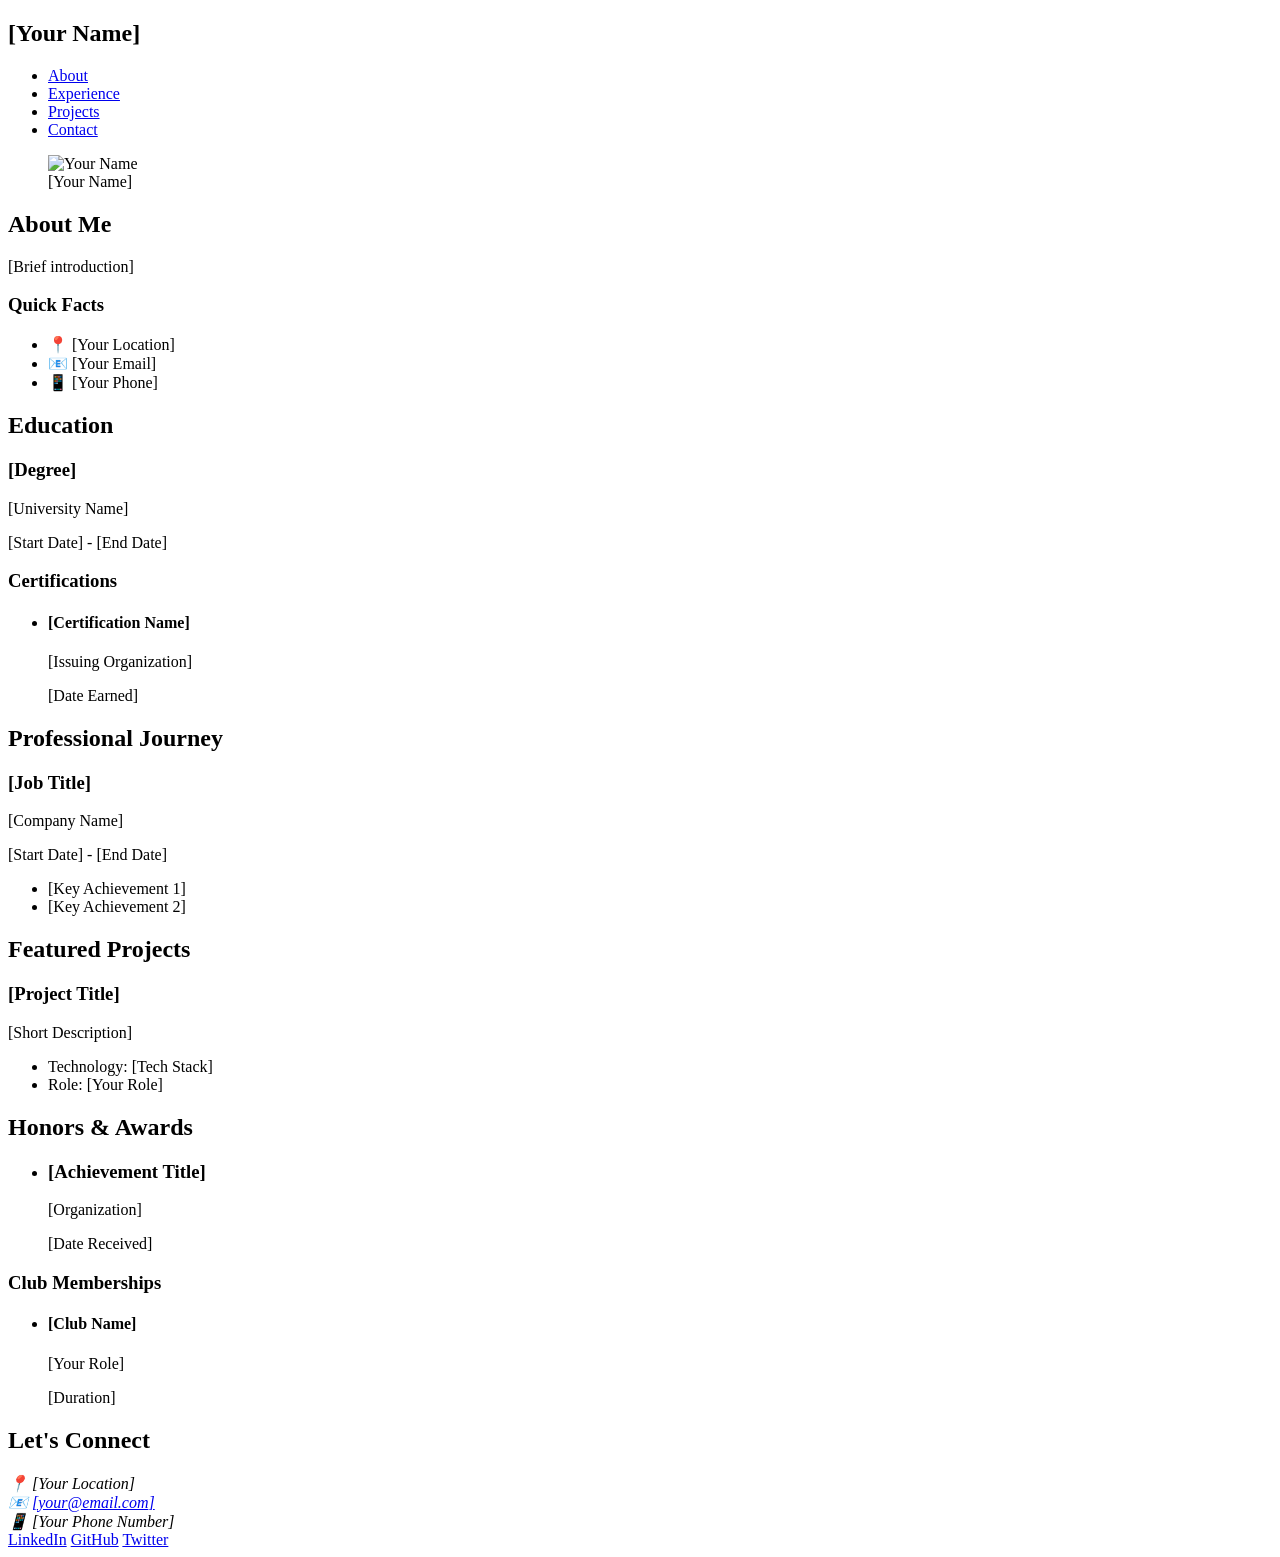
==== index.html @ c5498364 "html file" ====
<!DOCTYPE html>
<html lang="en">
<head>
    <meta charset="UTF-8">
    <meta name="viewport" content="width=device-width, initial-scale=1.0">
    <title>[Your Name] | Portfolio</title>
</head>
<body>
    <header>
        <nav>
            <h1>[Your Name]</h1>
            <ul>
                <li><a href="#who-i-am">About</a></li>
                <li><a href="#experience">Experience</a></li>
                <li><a href="#projects">Projects</a></li>
                <li><a href="#contact">Contact</a></li>
            </ul>
        </nav>
    </header>

    <main>
        <section id="who-i-am">
            <article>
                <figure>
                    <!-- Add your image source later -->
                    <img src="[profile-image.jpg]" alt="Your Name">
                    <figcaption>[Your Name]</figcaption>
                </figure>
                <h2>About Me</h2>
                <p>[Brief introduction]</p>
                <aside>
                    <h3>Quick Facts</h3>
                    <ul>
                        <li>📍 [Your Location]</li>
                        <li>📧 [Your Email]</li>
                        <li>📱 [Your Phone]</li>
                    </ul>
                </aside>
            </article>
        </section>

        <section id="education-certifications">
            <article>
                <h2>Education</h2>
                <div class="timeline">
                    <div class="timeline-item">
                        <h3>[Degree]</h3>
                        <p>[University Name]</p>
                        <time>[Start Date] - [End Date]</time>
                    </div>
                    <!-- Add more timeline items -->
                </div>
            </article>

            <aside>
                <h3>Certifications</h3>
                <ul>
                    <li>
                        <h4>[Certification Name]</h4>
                        <p>[Issuing Organization]</p>
                        <time>[Date Earned]</time>
                    </li>
                    <!-- Add more certifications -->
                </ul>
            </aside>
        </section>

        <section id="experience">
            <h2>Professional Journey</h2>
            <article>
                <h3>[Job Title]</h3>
                <p>[Company Name]</p>
                <time>[Start Date] - [End Date]</time>
                <ul>
                    <li>[Key Achievement 1]</li>
                    <li>[Key Achievement 2]</li>
                </ul>
            </article>
            <!-- Add more experience articles -->
        </section>

        <section id="projects">
            <h2>Featured Projects</h2>
            <div class="project-grid">
                <article>
                    <h3>[Project Title]</h3>
                    <p>[Short Description]</p>
                    <ul>
                        <li>Technology: [Tech Stack]</li>
                        <li>Role: [Your Role]</li>
                    </ul>
                </article>
                <!-- Add more project articles -->
            </div>
        </section>

        <section id="achievements-clubs">
            <article>
                <h2>Honors & Awards</h2>
                <ul>
                    <li>
                        <h3>[Achievement Title]</h3>
                        <p>[Organization]</p>
                        <time>[Date Received]</time>
                    </li>
                    <!-- Add more achievements -->
                </ul>
            </article>

            <aside>
                <h3>Club Memberships</h3>
                <ul>
                    <li>
                        <h4>[Club Name]</h4>
                        <p>[Your Role]</p>
                        <time>[Duration]</time>
                    </li>
                    <!-- Add more clubs -->
                </ul>
            </aside>
        </section>
    </main>

    <footer id="contact">
        <h2>Let's Connect</h2>
        <address>
            📍 [Your Location]<br>
            📧 <a href="mailto:[your@email.com]">[your@email.com]</a><br>
            📱 [Your Phone Number]
        </address>

        <div class="social-links">
            <!-- Add your social media links later -->
            <a href="[LinkedIn URL]">LinkedIn</a>
            <a href="[GitHub URL]">GitHub</a>
            <a href="[Twitter URL]">Twitter</a>
        </div>
    </footer>
</body>
</html>
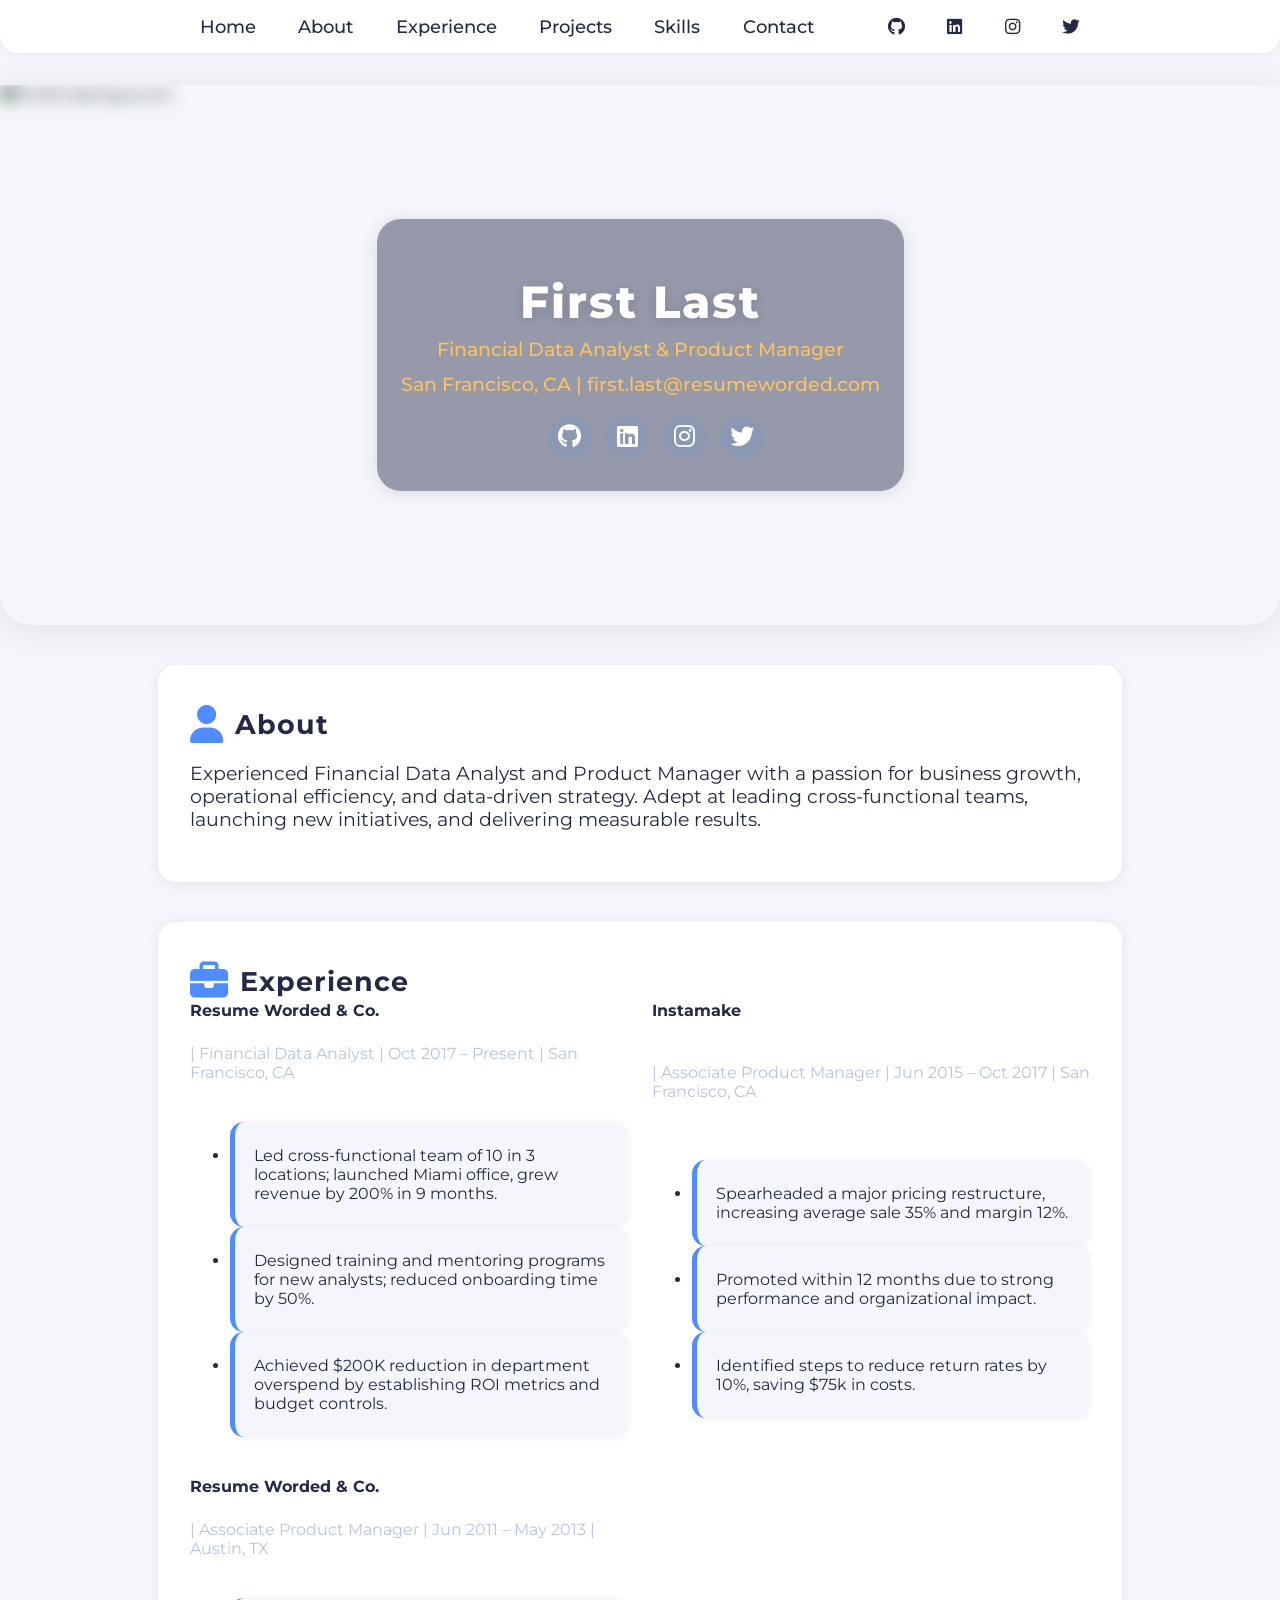
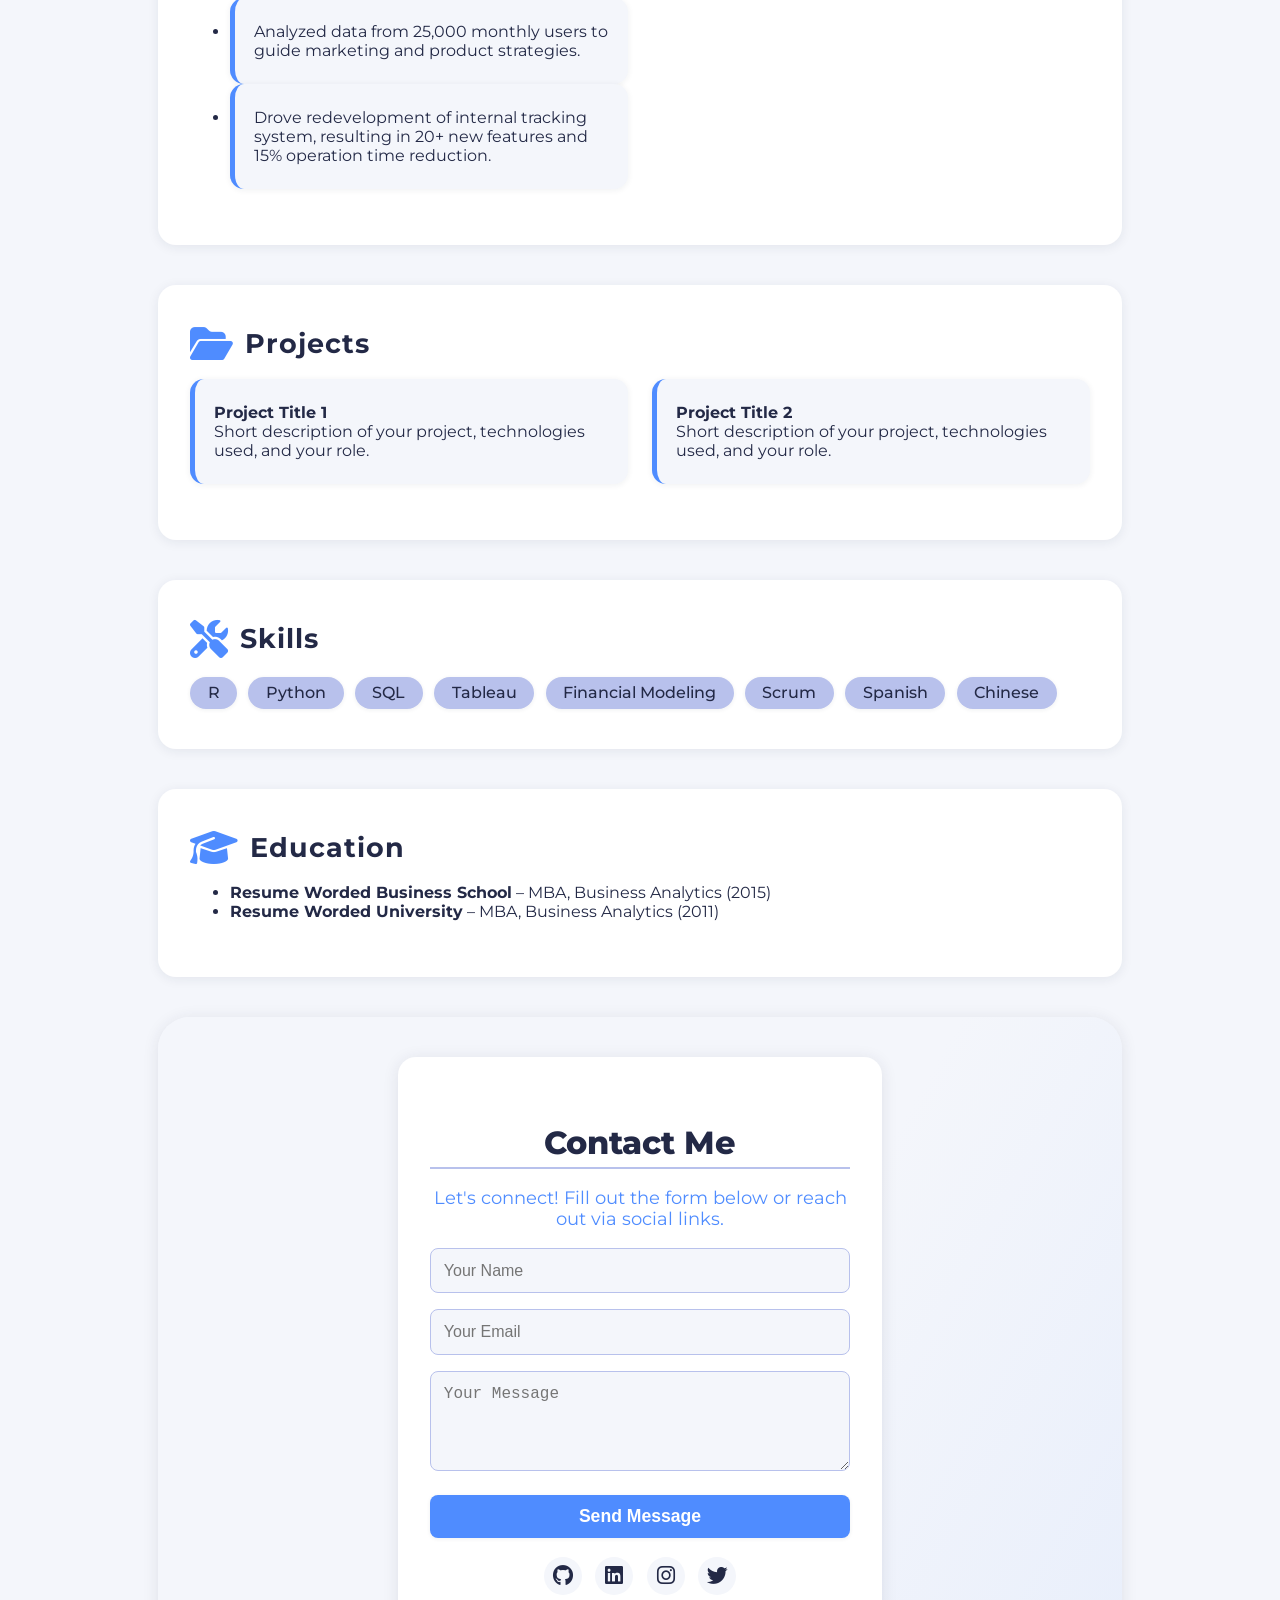
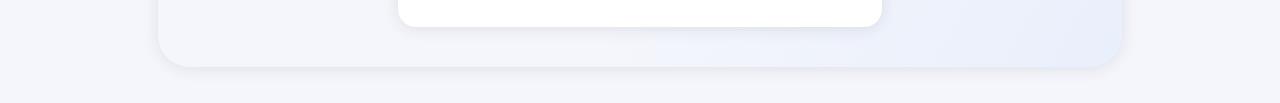
==== commit b872257b: "Initial commit" ====
--- a/index.html
+++ b/index.html
@@ -3,138 +3,297 @@
 <head>
     <meta charset="UTF-8">
     <meta name="viewport" content="width=device-width, initial-scale=1.0">
-    <title>[Your Name] | Portfolio</title>
+    <title>First Last | Professional Portfolio</title>
+    <link rel="stylesheet" href="css/style.css">
+    <link rel="preconnect" href="https://fonts.googleapis.com">
+    <link rel="preconnect" href="https://fonts.gstatic.com" crossorigin>
+    <link href="https://fonts.googleapis.com/css2?family=Montserrat:wght@400;700&display=swap" rel="stylesheet">
+    <link rel="stylesheet" href="https://cdnjs.cloudflare.com/ajax/libs/font-awesome/6.4.2/css/all.min.css">
+    <style>
+        html { scroll-behavior: smooth; }
+        body { font-family: 'Montserrat', Arial, sans-serif; }
+        .section-title { display: flex; align-items: center; gap: 0.7rem; font-size: 1.7rem; font-weight: 700; letter-spacing: 1px; }
+        .section-title i { color: var(--primary); font-size: 1.4em; }
+        .about-text { font-size: 1.18rem; color: var(--secondary); margin: 1.2rem 0 0.7rem 0; }
+        /* HERO BACKGROUND */
+        .hero-bg {
+            position: relative;
+            min-height: 60vh;
+            display: flex;
+            align-items: center;
+            justify-content: center;
+            overflow: hidden;
+            border-radius: 0 0 32px 32px;
+            margin-bottom: 2.5rem;
+            box-shadow: 0 4px 32px rgba(35,41,70,0.10);
+        }
+        .hero-bg img.bg {
+            position: absolute;
+            top: 0; left: 0; width: 100%; height: 100%; object-fit: cover;
+            filter: blur(8px) brightness(0.7) saturate(1.2);
+            z-index: 1;
+        }
+        .hero-content {
+            position: relative;
+            z-index: 2;
+            text-align: center;
+            color: #fff;
+            padding: 3rem 1.5rem 2rem 1.5rem;
+            background: rgba(35,41,70,0.45);
+            border-radius: 24px;
+            box-shadow: 0 2px 16px rgba(35,41,70,0.13);
+            max-width: 540px;
+            margin: 2rem auto;
+        }
+        .hero-content .name {
+            font-size: 2.8rem;
+            font-weight: 800;
+            letter-spacing: 2px;
+            margin-bottom: 0.5rem;
+            text-shadow: 0 2px 12px rgba(35,41,70,0.18);
+        }
+        .hero-content .contact-info {
+            font-size: 1.2rem;
+            color: #FEC260;
+            margin-bottom: 0.7rem;
+            font-weight: 500;
+        }
+        .hero-content .nav-social {
+            margin-top: 1.2rem;
+        }
+        .hero-content .nav-social a {
+            color: #fff;
+            background: rgba(79,140,255,0.13);
+            border-radius: 50%;
+            margin: 0 0.3rem;
+            font-size: 1.5rem;
+            width: 44px; height: 44px; line-height: 44px; display: inline-block;
+            transition: background 0.2s, color 0.2s, transform 0.2s;
+        }
+        .hero-content .nav-social a:hover {
+            background: #4F8CFF;
+            color: #fff;
+            transform: scale(1.13);
+        }
+        /* CONTACT SECTION */
+        #contact {
+            display: flex;
+            flex-direction: column;
+            align-items: center;
+            justify-content: center;
+            min-height: 60vh;
+            background: linear-gradient(120deg, #F4F6FB 60%, #4F8CFF11 100%);
+            border-radius: 32px;
+            box-shadow: 0 2px 16px rgba(35,41,70,0.10);
+            margin-bottom: 2rem;
+        }
+        .contact-card {
+            background: #fff;
+            border-radius: 18px;
+            box-shadow: 0 2px 16px rgba(35,41,70,0.10);
+            padding: 2.5rem 2rem 2rem 2rem;
+            max-width: 420px;
+            width: 100%;
+            margin: 0 auto;
+            text-align: center;
+            position: relative;
+        }
+        .contact-card h2 {
+            font-size: 2rem;
+            font-weight: 800;
+            color: var(--secondary);
+            margin-bottom: 0.5rem;
+        }
+        .contact-card p {
+            color: var(--primary);
+            font-size: 1.1rem;
+            margin-bottom: 1.2rem;
+        }
+        .contact-form {
+            display: flex;
+            flex-direction: column;
+            gap: 1rem;
+            margin-bottom: 1.2rem;
+        }
+        .contact-form input, .contact-form textarea {
+            padding: 0.8rem;
+            border-radius: 8px;
+            border: 1.5px solid var(--gray);
+            font-size: 1rem;
+            background: #F4F6FB;
+            transition: border 0.2s;
+        }
+        .contact-form input:focus, .contact-form textarea:focus {
+            border: 1.5px solid var(--primary);
+            outline: none;
+        }
+        .contact-form button {
+            background: var(--primary);
+            color: #fff;
+            border: none;
+            border-radius: 8px;
+            padding: 0.7rem 1.5rem;
+            font-size: 1.1rem;
+            font-weight: 700;
+            cursor: pointer;
+            transition: background 0.2s, box-shadow 0.2s;
+            box-shadow: 0 1px 4px rgba(30,40,60,0.07);
+            margin-top: 0.5rem;
+        }
+        .contact-form button:hover {
+            background: var(--accent);
+            color: var(--secondary);
+        }
+        .contact-social {
+            margin-top: 1.2rem;
+        }
+        .contact-social a {
+            color: var(--secondary);
+            background: #F4F6FB;
+            border-radius: 50%;
+            margin: 0 0.3rem;
+            font-size: 1.3rem;
+            width: 38px; height: 38px; line-height: 38px; display: inline-block;
+            transition: background 0.2s, color 0.2s, transform 0.2s;
+        }
+        .contact-social a:hover {
+            background: #4F8CFF;
+            color: #fff;
+            transform: scale(1.13);
+        }
+        @media (max-width: 700px) {
+            .hero-content { max-width: 98vw; }
+            .contact-card { padding: 1.2rem 0.5rem; }
+        }
+    </style>
 </head>
 <body>
-    <header>
-        <nav>
-            <h1>[Your Name]</h1>
-            <ul>
-                <li><a href="#who-i-am">About</a></li>
-                <li><a href="#experience">Experience</a></li>
-                <li><a href="#projects">Projects</a></li>
-                <li><a href="#contact">Contact</a></li>
-            </ul>
-        </nav>
-    </header>
-
-    <main>
-        <section id="who-i-am">
-            <article>
-                <figure>
-                    <!-- Add your image source later -->
-                    <img src="[profile-image.jpg]" alt="Your Name">
-                    <figcaption>[Your Name]</figcaption>
-                </figure>
-                <h2>About Me</h2>
-                <p>[Brief introduction]</p>
-                <aside>
-                    <h3>Quick Facts</h3>
-                    <ul>
-                        <li>📍 [Your Location]</li>
-                        <li>📧 [Your Email]</li>
-                        <li>📱 [Your Phone]</li>
-                    </ul>
-                </aside>
-            </article>
-        </section>
-
-        <section id="education-certifications">
-            <article>
-                <h2>Education</h2>
-                <div class="timeline">
-                    <div class="timeline-item">
-                        <h3>[Degree]</h3>
-                        <p>[University Name]</p>
-                        <time>[Start Date] - [End Date]</time>
-                    </div>
-                    <!-- Add more timeline items -->
-                </div>
-            </article>
-
-            <aside>
-                <h3>Certifications</h3>
+    <nav class="main-nav">
+        <a href="#hero">Home</a>
+        <a href="#about">About</a>
+        <a href="#experience">Experience</a>
+        <a href="#projects">Projects</a>
+        <a href="#skills">Skills</a>
+        <a href="#contact">Contact</a>
+        <span class="nav-social">
+            <a href="https://github.com/pmanocha07" target="_blank" title="GitHub"><i class="fab fa-github"></i></a>
+            <a href="https://linkedin.com/in/pavnimanocha" target="_blank" title="LinkedIn"><i class="fab fa-linkedin"></i></a>
+            <a href="https://instagram.com/pmanocha_07" target="_blank" title="Instagram"><i class="fab fa-instagram"></i></a>
+            <a href="https://twitter.com/pmanocha_07" target="_blank" title="Twitter"><i class="fab fa-twitter"></i></a>
+        </span>
+    </nav>
+
+    <!-- Hero Section with Background -->
+    <div class="hero-bg" id="hero">
+        <img src="assets/profile.jpg" alt="Profile Background" class="bg">
+        <div class="hero-content">
+            <div class="name">First Last</div>
+            <div class="contact-info">Financial Data Analyst & Product Manager</div>
+            <div class="contact-info">San Francisco, CA | first.last@resumeworded.com</div>
+            <div class="nav-social">
+                <a href="https://github.com/pmanocha07" target="_blank" title="GitHub"><i class="fab fa-github"></i></a>
+                <a href="https://linkedin.com/in/pavnimanocha" target="_blank" title="LinkedIn"><i class="fab fa-linkedin"></i></a>
+                <a href="https://instagram.com/pmanocha_07" target="_blank" title="Instagram"><i class="fab fa-instagram"></i></a>
+                <a href="https://twitter.com/pmanocha_07" target="_blank" title="Twitter"><i class="fab fa-twitter"></i></a>
+            </div>
+        </div>
+    </div>
+
+    <!-- About Section -->
+    <div class="section" id="about">
+        <div class="section-title"><i class="fas fa-user"></i> About</div>
+        <div class="about-text">
+            Experienced Financial Data Analyst and Product Manager with a passion for business growth, operational efficiency, and data-driven strategy. Adept at leading cross-functional teams, launching new initiatives, and delivering measurable results.
+        </div>
+    </div>
+
+    <!-- Experience Section -->
+    <div class="section" id="experience">
+        <div class="section-title"><i class="fas fa-briefcase"></i> Experience</div>
+        <div class="projects-list">
+            <div class="projects-list li">
+                <strong>Resume Worded & Co.</strong> <span style="color:var(--gray);">| Financial Data Analyst | Oct 2017 – Present | San Francisco, CA</span>
                 <ul>
-                    <li>
-                        <h4>[Certification Name]</h4>
-                        <p>[Issuing Organization]</p>
-                        <time>[Date Earned]</time>
-                    </li>
-                    <!-- Add more certifications -->
+                    <li>Led cross-functional team of 10 in 3 locations; launched Miami office, grew revenue by 200% in 9 months.</li>
+                    <li>Designed training and mentoring programs for new analysts; reduced onboarding time by 50%.</li>
+                    <li>Achieved $200K reduction in department overspend by establishing ROI metrics and budget controls.</li>
                 </ul>
-            </aside>
-        </section>
-
-        <section id="experience">
-            <h2>Professional Journey</h2>
-            <article>
-                <h3>[Job Title]</h3>
-                <p>[Company Name]</p>
-                <time>[Start Date] - [End Date]</time>
+            </div>
+            <div class="projects-list li">
+                <strong>Instamake</strong> <span style="color:var(--gray);">| Associate Product Manager | Jun 2015 – Oct 2017 | San Francisco, CA</span>
                 <ul>
-                    <li>[Key Achievement 1]</li>
-                    <li>[Key Achievement 2]</li>
+                    <li>Spearheaded a major pricing restructure, increasing average sale 35% and margin 12%.</li>
+                    <li>Promoted within 12 months due to strong performance and organizational impact.</li>
+                    <li>Identified steps to reduce return rates by 10%, saving $75k in costs.</li>
                 </ul>
-            </article>
-            <!-- Add more experience articles -->
-        </section>
-
-        <section id="projects">
-            <h2>Featured Projects</h2>
-            <div class="project-grid">
-                <article>
-                    <h3>[Project Title]</h3>
-                    <p>[Short Description]</p>
-                    <ul>
-                        <li>Technology: [Tech Stack]</li>
-                        <li>Role: [Your Role]</li>
-                    </ul>
-                </article>
-                <!-- Add more project articles -->
-            </div>
-        </section>
-
-        <section id="achievements-clubs">
-            <article>
-                <h2>Honors & Awards</h2>
+            </div>
+            <div class="projects-list li">
+                <strong>Resume Worded & Co.</strong> <span style="color:var(--gray);">| Associate Product Manager | Jun 2011 – May 2013 | Austin, TX</span>
                 <ul>
-                    <li>
-                        <h3>[Achievement Title]</h3>
-                        <p>[Organization]</p>
-                        <time>[Date Received]</time>
-                    </li>
-                    <!-- Add more achievements -->
+                    <li>Analyzed data from 25,000 monthly users to guide marketing and product strategies.</li>
+                    <li>Drove redevelopment of internal tracking system, resulting in 20+ new features and 15% operation time reduction.</li>
                 </ul>
-            </article>
-
-            <aside>
-                <h3>Club Memberships</h3>
-                <ul>
-                    <li>
-                        <h4>[Club Name]</h4>
-                        <p>[Your Role]</p>
-                        <time>[Duration]</time>
-                    </li>
-                    <!-- Add more clubs -->
-                </ul>
-            </aside>
-        </section>
-    </main>
-
-    <footer id="contact">
-        <h2>Let's Connect</h2>
-        <address>
-            📍 [Your Location]<br>
-            📧 <a href="mailto:[your@email.com]">[your@email.com]</a><br>
-            📱 [Your Phone Number]
-        </address>
-
-        <div class="social-links">
-            <!-- Add your social media links later -->
-            <a href="[LinkedIn URL]">LinkedIn</a>
-            <a href="[GitHub URL]">GitHub</a>
-            <a href="[Twitter URL]">Twitter</a>
-        </div>
-    </footer>
+            </div>
+        </div>
+    </div>
+
+    <!-- Projects Section -->
+    <div class="section" id="projects">
+        <div class="section-title"><i class="fas fa-folder-open"></i> Projects</div>
+        <ul class="projects-list">
+            <li>
+                <strong>Project Title 1</strong><br>
+                <span>Short description of your project, technologies used, and your role.</span>
+            </li>
+            <li>
+                <strong>Project Title 2</strong><br>
+                <span>Short description of your project, technologies used, and your role.</span>
+            </li>
+        </ul>
+    </div>
+
+    <!-- Skills Section -->
+    <div class="section" id="skills">
+        <div class="section-title"><i class="fas fa-tools"></i> Skills</div>
+        <div class="skills-badges">
+            <span class="skill-badge">R</span>
+            <span class="skill-badge">Python</span>
+            <span class="skill-badge">SQL</span>
+            <span class="skill-badge">Tableau</span>
+            <span class="skill-badge">Financial Modeling</span>
+            <span class="skill-badge">Scrum</span>
+            <span class="skill-badge">Spanish</span>
+            <span class="skill-badge">Chinese</span>
+        </div>
+    </div>
+
+    <!-- Education Section -->
+    <div class="section" id="education">
+        <div class="section-title"><i class="fas fa-graduation-cap"></i> Education</div>
+        <ul>
+            <li><strong>Resume Worded Business School</strong> – MBA, Business Analytics (2015)</li>
+            <li><strong>Resume Worded University</strong> – MBA, Business Analytics (2011)</li>
+        </ul>
+    </div>
+
+    <!-- Contact Section -->
+    <div class="section" id="contact">
+        <div class="contact-card">
+            <h2>Contact Me</h2>
+            <p>Let's connect! Fill out the form below or reach out via social links.</p>
+            <form class="contact-form" action="mailto:first.last@resumeworded.com" method="POST" enctype="text/plain">
+                <input type="text" name="name" placeholder="Your Name" required>
+                <input type="email" name="email" placeholder="Your Email" required>
+                <textarea name="message" rows="4" placeholder="Your Message" required></textarea>
+                <button type="submit" class="btn">Send Message</button>
+            </form>
+            <div class="contact-social">
+                <a href="https://github.com/pmanocha07" target="_blank" title="GitHub"><i class="fab fa-github"></i></a>
+                <a href="https://linkedin.com/in/pavnimanocha" target="_blank" title="LinkedIn"><i class="fab fa-linkedin"></i></a>
+                <a href="https://instagram.com/pmanocha_07" target="_blank" title="Instagram"><i class="fab fa-instagram"></i></a>
+                <a href="https://twitter.com/pmanocha_07" target="_blank" title="Twitter"><i class="fab fa-twitter"></i></a>
+            </div>
+        </div>
+    </div>
 </body>
 </html>
--- a/css/style.css
+++ b/css/style.css
@@ -0,0 +1,236 @@
+@import url('https://cdnjs.cloudflare.com/ajax/libs/font-awesome/6.4.2/css/all.min.css');
+
+:root {
+  --primary: #4F8CFF;
+  --secondary: #232946;
+  --background: #F4F6FB;
+  --card-bg: #fff;
+  --text: #232946;
+  --accent: #FEC260;
+  --gray: #B8C1EC;
+}
+
+body {
+  font-family: 'Lato', 'Inter', Arial, sans-serif;
+  background: var(--background);
+  color: var(--text);
+  margin: 0;
+  padding: 0;
+}
+
+.header {
+  background: var(--secondary);
+  color: #fff;
+  padding: 3rem 0 2rem 0;
+  text-align: center;
+  border-radius: 18px;
+  margin: 0 0 2rem 0;
+  box-shadow: 0 4px 16px rgba(35,41,70,0.08);
+}
+
+.profile-photo {
+  width: 150px;
+  height: 150px;
+  border-radius: 50%;
+  object-fit: cover;
+  border: 5px solid var(--primary);
+  margin-bottom: 1.2rem;
+  box-shadow: 0 2px 12px rgba(79,140,255,0.10);
+}
+
+.name {
+  font-size: 2.5rem;
+  font-weight: 700;
+  margin: 0.5rem 0 0.2rem 0;
+  letter-spacing: 1px;
+}
+
+.contact-info {
+  font-size: 1.1rem;
+  color: var(--gray);
+  margin-bottom: 0.5rem;
+}
+
+.social-links {
+  margin: 1rem 0;
+}
+.social-links a {
+  color: #1a2238;
+  background: #e0e6ed;
+  border-radius: 50%;
+  display: inline-block;
+  width: 38px;
+  height: 38px;
+  line-height: 38px;
+  text-align: center;
+  margin: 0 0.3rem;
+  font-size: 1.3rem;
+  transition: background 0.2s, color 0.2s;
+}
+.social-links a:hover {
+  background: #1a2238;
+  color: #fff;
+}
+
+.section, .projects-section, .blog-section {
+  max-width: 900px;
+  margin: 2.5rem auto;
+  background: var(--card-bg);
+  border-radius: 18px;
+  box-shadow: 0 2px 12px rgba(30,40,60,0.08);
+  padding: 2.5rem 2rem;
+  animation: fadeIn 0.8s ease;
+}
+
+h2 {
+  color: var(--secondary);
+  border-bottom: 2px solid var(--gray);
+  padding-bottom: 0.3rem;
+  margin-bottom: 1.2rem;
+  font-size: 1.7rem;
+  font-weight: 700;
+}
+
+nav.main-nav {
+  background: var(--card-bg);
+  box-shadow: 0 2px 8px rgba(30,40,60,0.07);
+  padding: 1rem 0;
+  text-align: center;
+  margin-bottom: 2rem;
+  border-radius: 0 0 18px 18px;
+}
+nav.main-nav a {
+  color: var(--secondary);
+  text-decoration: none;
+  margin: 0 1.2rem;
+  font-weight: 500;
+  font-size: 1.1rem;
+  transition: color 0.2s, border-bottom 0.2s;
+  padding-bottom: 2px;
+  border-bottom: 2px solid transparent;
+}
+nav.main-nav a:hover {
+  color: var(--primary);
+  border-bottom: 2px solid var(--primary);
+}
+
+.projects-list, .blog-list {
+  display: grid;
+  grid-template-columns: repeat(auto-fit, minmax(320px, 1fr));
+  gap: 1.5rem;
+  list-style: none;
+  padding: 0;
+}
+.projects-list li, .blog-list li {
+  background: var(--background);
+  border-radius: 14px;
+  box-shadow: 0 1px 6px rgba(30,40,60,0.07);
+  padding: 1.5rem 1.2rem;
+  border-left: 5px solid var(--primary);
+  transition: box-shadow 0.2s, transform 0.2s;
+}
+.projects-list li:hover, .blog-list li:hover {
+  box-shadow: 0 4px 16px rgba(79,140,255,0.13);
+  transform: translateY(-4px) scale(1.02);
+}
+
+.nav-social {
+  margin-left: 2rem;
+}
+.nav-social a {
+  margin: 0 0.2rem;
+  font-size: 1.2rem;
+  color: var(--secondary);
+  background: none;
+  border: none;
+  transition: color 0.2s, transform 0.2s;
+}
+.nav-social a:hover {
+  color: var(--primary);
+  transform: scale(1.15);
+}
+
+/* Skills badges */
+.skills-badges {
+  display: flex;
+  flex-wrap: wrap;
+  gap: 0.7rem;
+  margin-top: 1.2rem;
+}
+.skill-badge {
+  background: var(--gray);
+  color: var(--secondary);
+  border-radius: 20px;
+  padding: 0.4rem 1.1rem;
+  font-size: 1rem;
+  font-weight: 500;
+  box-shadow: 0 1px 4px rgba(30,40,60,0.07);
+  transition: background 0.2s, color 0.2s;
+}
+.skill-badge:hover {
+  background: var(--primary);
+  color: #fff;
+}
+
+button, .btn {
+  background: var(--primary);
+  color: #fff;
+  border: none;
+  border-radius: 8px;
+  padding: 0.7rem 1.5rem;
+  font-size: 1.1rem;
+  font-weight: 600;
+  cursor: pointer;
+  transition: background 0.2s, box-shadow 0.2s;
+  box-shadow: 0 1px 4px rgba(30,40,60,0.07);
+  margin-top: 1rem;
+}
+button:hover, .btn:hover {
+  background: var(--accent);
+  color: var(--secondary);
+}
+
+@keyframes fadeIn {
+  from { opacity: 0; transform: translateY(30px); }
+  to { opacity: 1; transform: translateY(0); }
+}
+
+@media (max-width: 900px) {
+  .section, .projects-section, .blog-section {
+    padding: 1.2rem 0.7rem;
+  }
+}
+@media (max-width: 800px) {
+  nav.main-nav {
+    font-size: 0.95rem;
+    padding: 0.5rem 0;
+  }
+  .nav-social {
+    display: block;
+    margin: 0.7rem 0 0 0;
+  }
+  .projects-list, .blog-list {
+    grid-template-columns: 1fr;
+  }
+}
+@media (max-width: 600px) {
+  nav.main-nav {
+    display: flex;
+    flex-direction: column;
+    align-items: center;
+    font-size: 0.9rem;
+  }
+  .nav-social {
+    margin: 0.5rem 0 0 0;
+  }
+  .header {
+    padding: 1.2rem 0 0.7rem 0;
+  }
+  .profile-photo {
+    width: 90px;
+    height: 90px;
+  }
+  .name {
+    font-size: 1.3rem;
+  }
+} 
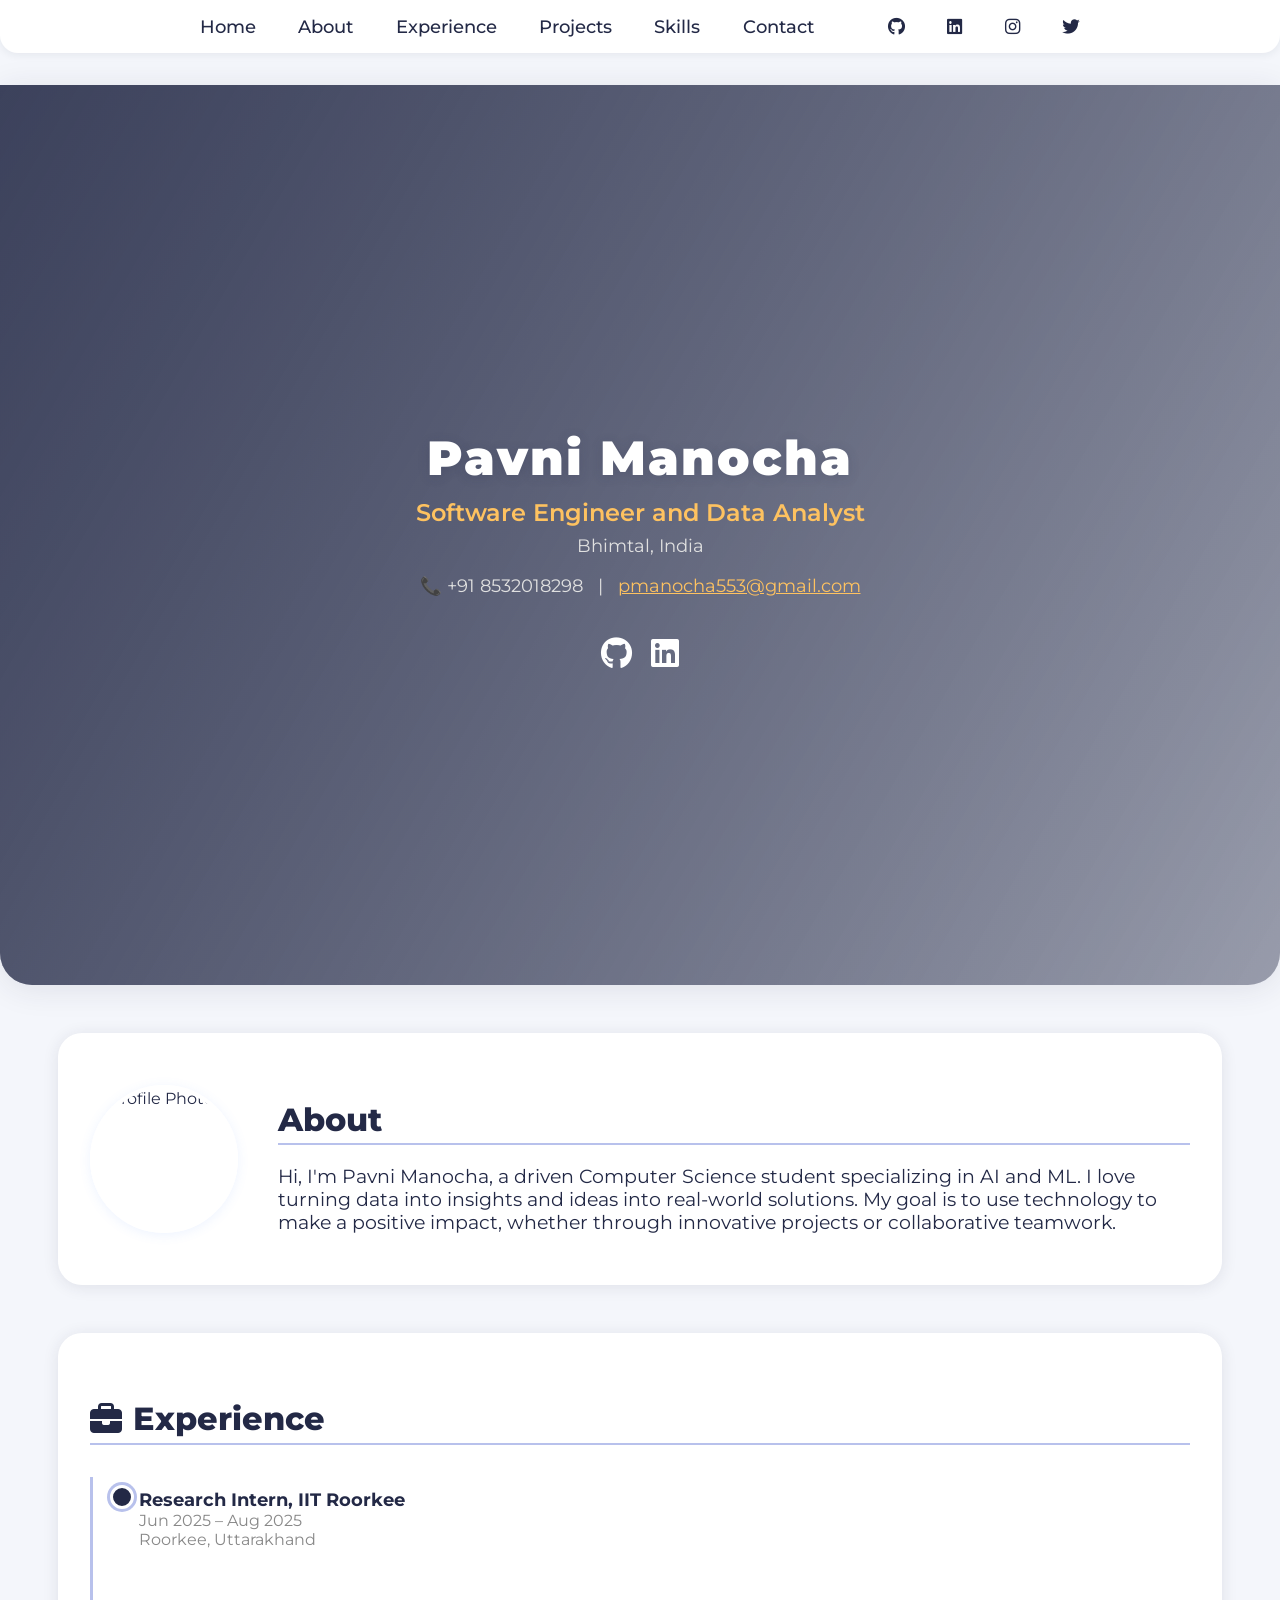
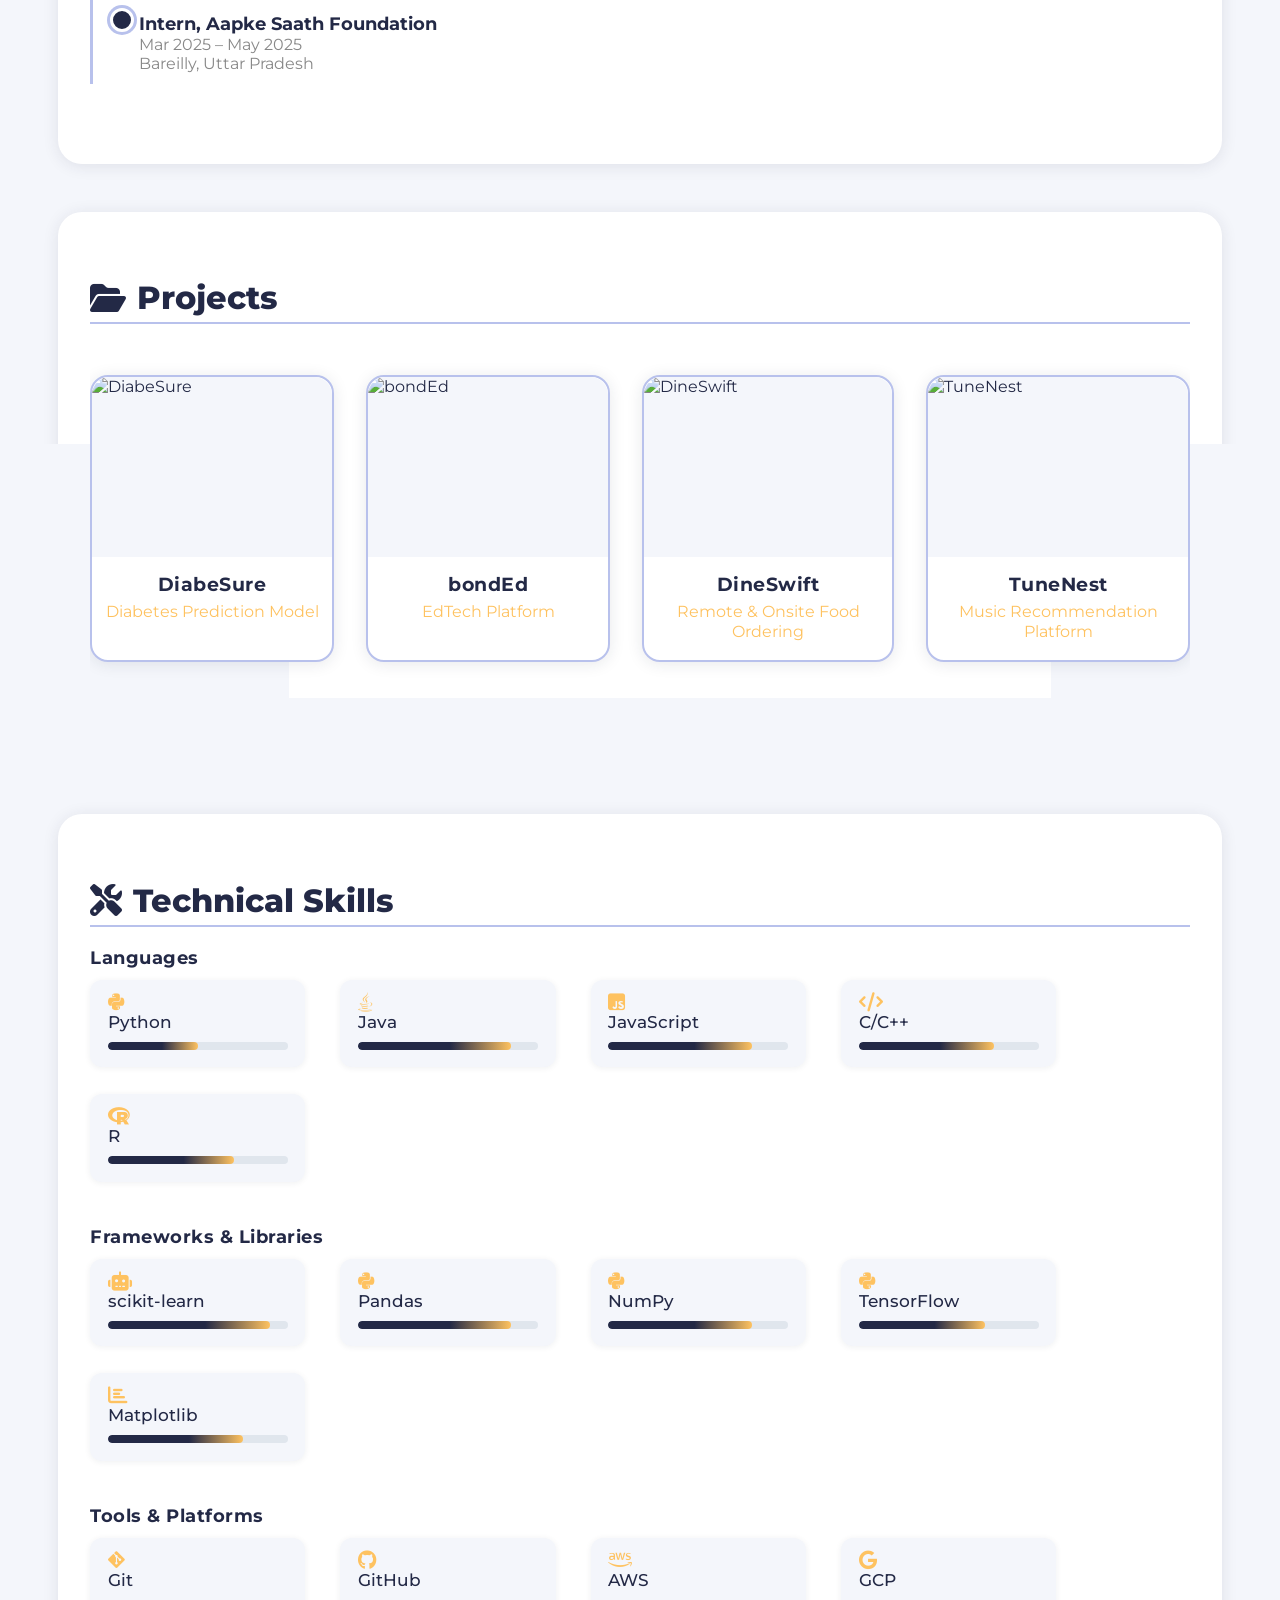
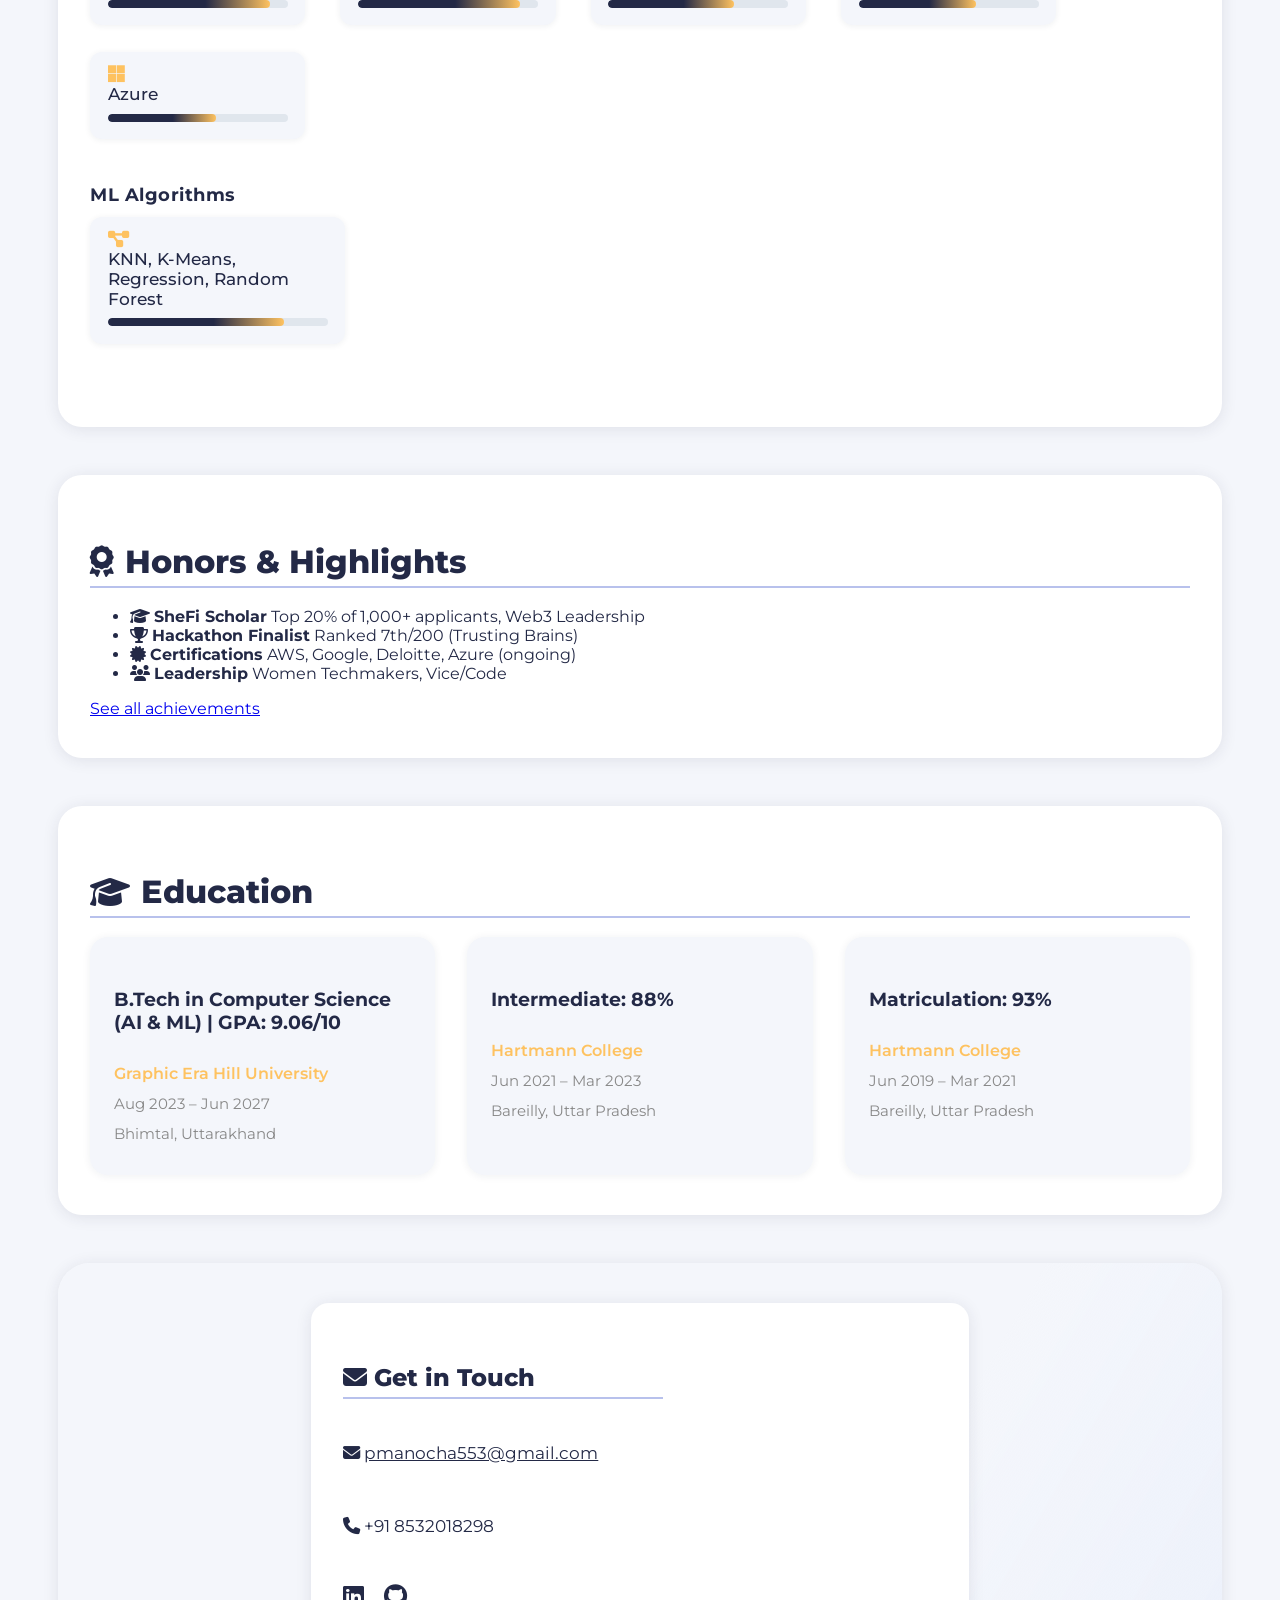
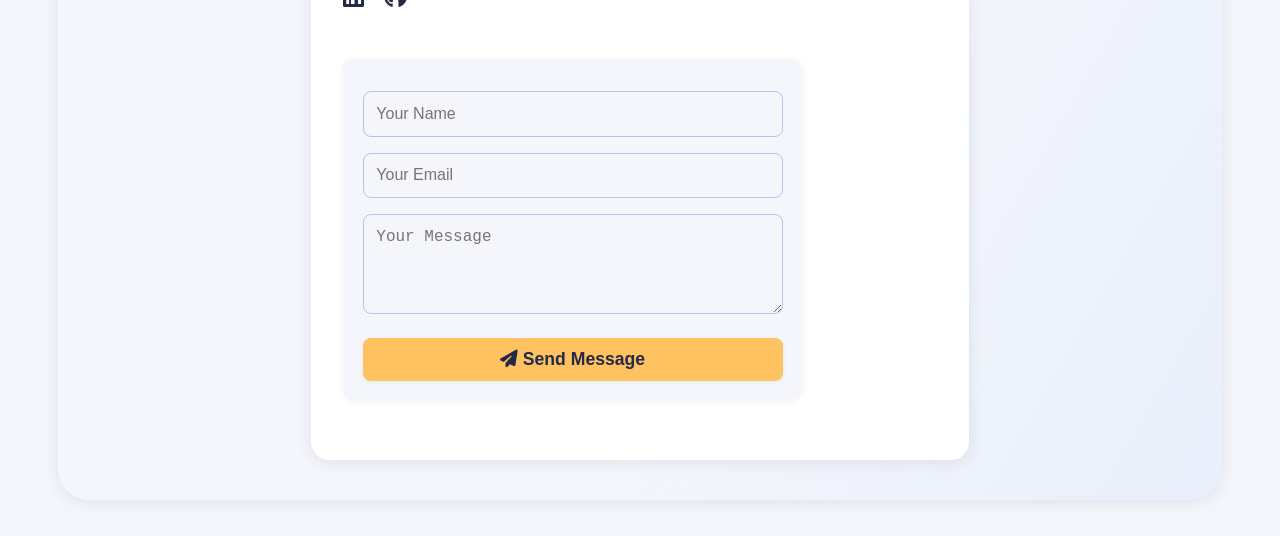
==== commit 9d89a924: "hero ✓ about ⨯ experience ✓ projects ⨯ tech skill ✓ achieve ⨯ edu ✓ contact ⨯" ====
--- a/index.html
+++ b/index.html
@@ -10,27 +10,38 @@
     <link href="https://fonts.googleapis.com/css2?family=Montserrat:wght@400;700&display=swap" rel="stylesheet">
     <link rel="stylesheet" href="https://cdnjs.cloudflare.com/ajax/libs/font-awesome/6.4.2/css/all.min.css">
     <style>
+        :root {
+            --primary: #232946;
+            --accent: #FEC260;
+            --background: #F4F6FB;
+            --card-bg: #fff;
+            --text: #232946;
+            --gray: #B8C1EC;
+        }
         html { scroll-behavior: smooth; }
-        body { font-family: 'Montserrat', Arial, sans-serif; }
+        body { font-family: 'Montserrat', Arial, sans-serif; background: var(--background); color: var(--text); }
         .section-title { display: flex; align-items: center; gap: 0.7rem; font-size: 1.7rem; font-weight: 700; letter-spacing: 1px; }
         .section-title i { color: var(--primary); font-size: 1.4em; }
         .about-text { font-size: 1.18rem; color: var(--secondary); margin: 1.2rem 0 0.7rem 0; }
         /* HERO BACKGROUND */
         .hero-bg {
             position: relative;
-            min-height: 60vh;
+            min-height: 100vh;
             display: flex;
             align-items: center;
             justify-content: center;
+            background-image: linear-gradient(120deg,rgba(35,41,70,0.65) 0%,rgba(35,41,70,0.25) 100%), url('assets/profile.jpg');
+            background-size: cover;
+            background-position: center;
+            background-repeat: no-repeat;
+            box-shadow: 0 4px 32px rgba(35,41,70,0.10);
+            border-radius: 0 0 32px 32px;
             overflow: hidden;
-            border-radius: 0 0 32px 32px;
-            margin-bottom: 2.5rem;
-            box-shadow: 0 4px 32px rgba(35,41,70,0.10);
-        }
-        .hero-bg img.bg {
+        }
+        .hero-overlay {
             position: absolute;
-            top: 0; left: 0; width: 100%; height: 100%; object-fit: cover;
-            filter: blur(8px) brightness(0.7) saturate(1.2);
+            top: 0; left: 0; width: 100%; height: 100%;
+            background: linear-gradient(120deg,rgba(35,41,70,0.65) 0%,rgba(35,41,70,0.25) 100%);
             z-index: 1;
         }
         .hero-content {
@@ -38,42 +49,52 @@
             z-index: 2;
             text-align: center;
             color: #fff;
-            padding: 3rem 1.5rem 2rem 1.5rem;
-            background: rgba(35,41,70,0.45);
-            border-radius: 24px;
-            box-shadow: 0 2px 16px rgba(35,41,70,0.13);
-            max-width: 540px;
-            margin: 2rem auto;
-        }
-        .hero-content .name {
-            font-size: 2.8rem;
-            font-weight: 800;
+            width: 100%;
+            max-width: 700px;
+            margin: 0 auto;
+            padding: 2.5rem 1.5rem;
+            display: flex;
+            flex-direction: column;
+            align-items: center;
+            justify-content: center;
+        }
+        .hero-name {
+            font-family: 'Montserrat', Arial, sans-serif;
+            font-size: 3rem;
+            font-weight: 900;
             letter-spacing: 2px;
+            margin-bottom: 0.7rem;
+            text-shadow: 0 2px 12px rgba(35,41,70,0.18);
+        }
+        .hero-title {
+            font-size: 1.5rem;
+            font-weight: 600;
+            color: #FEC260;
             margin-bottom: 0.5rem;
-            text-shadow: 0 2px 12px rgba(35,41,70,0.18);
-        }
-        .hero-content .contact-info {
-            font-size: 1.2rem;
-            color: #FEC260;
-            margin-bottom: 0.7rem;
-            font-weight: 500;
-        }
-        .hero-content .nav-social {
+        }
+        .hero-location {
+            font-size: 1.1rem;
+            color: #e0e0e0;
+            margin-bottom: 1.2rem;
+        }
+        .hero-contact {
+            font-size: 1.1rem;
+            color: #e0e0e0;
+            margin-bottom: 1.2rem;
+        }
+        .hero-socials {
+            display: flex;
+            gap: 1.2rem;
             margin-top: 1.2rem;
         }
-        .hero-content .nav-social a {
+        .hero-socials a {
             color: #fff;
-            background: rgba(79,140,255,0.13);
-            border-radius: 50%;
-            margin: 0 0.3rem;
-            font-size: 1.5rem;
-            width: 44px; height: 44px; line-height: 44px; display: inline-block;
-            transition: background 0.2s, color 0.2s, transform 0.2s;
-        }
-        .hero-content .nav-social a:hover {
-            background: #4F8CFF;
-            color: #fff;
-            transform: scale(1.13);
+            font-size: 2rem;
+            transition: color 0.2s, transform 0.2s;
+        }
+        .hero-socials a:hover {
+            color: #4F8CFF;
+            transform: scale(1.15);
         }
         /* CONTACT SECTION */
         #contact {
@@ -88,7 +109,7 @@
             margin-bottom: 2rem;
         }
         .contact-card {
-            background: #fff;
+            background: var(--card-bg);
             border-radius: 18px;
             box-shadow: 0 2px 16px rgba(35,41,70,0.10);
             padding: 2.5rem 2rem 2rem 2rem;
@@ -101,7 +122,7 @@
         .contact-card h2 {
             font-size: 2rem;
             font-weight: 800;
-            color: var(--secondary);
+            color: var(--primary);
             margin-bottom: 0.5rem;
         }
         .contact-card p {
@@ -120,16 +141,16 @@
             border-radius: 8px;
             border: 1.5px solid var(--gray);
             font-size: 1rem;
-            background: #F4F6FB;
+            background: var(--background);
             transition: border 0.2s;
         }
         .contact-form input:focus, .contact-form textarea:focus {
-            border: 1.5px solid var(--primary);
+            border: 1.5px solid var(--accent);
             outline: none;
         }
         .contact-form button {
-            background: var(--primary);
-            color: #fff;
+            background: var(--accent);
+            color: var(--primary);
             border: none;
             border-radius: 8px;
             padding: 0.7rem 1.5rem;
@@ -141,15 +162,15 @@
             margin-top: 0.5rem;
         }
         .contact-form button:hover {
-            background: var(--accent);
-            color: var(--secondary);
+            background: var(--primary);
+            color: #fff;
         }
         .contact-social {
             margin-top: 1.2rem;
         }
         .contact-social a {
-            color: var(--secondary);
-            background: #F4F6FB;
+            color: var(--primary);
+            background: var(--background);
             border-radius: 50%;
             margin: 0 0.3rem;
             font-size: 1.3rem;
@@ -157,13 +178,129 @@
             transition: background 0.2s, color 0.2s, transform 0.2s;
         }
         .contact-social a:hover {
-            background: #4F8CFF;
+            background: var(--accent);
             color: #fff;
             transform: scale(1.13);
         }
         @media (max-width: 700px) {
-            .hero-content { max-width: 98vw; }
+            .hero-bg { min-height: 60vh; }
+            .hero-name { font-size: 2rem; }
+            .hero-title { font-size: 1.1rem; }
             .contact-card { padding: 1.2rem 0.5rem; }
+        }
+        .section {
+            max-width: 1100px;
+            margin: 3rem auto;
+            background: var(--card-bg);
+            border-radius: 24px;
+            box-shadow: 0 2px 16px rgba(35,41,70,0.10);
+            padding: 2.5rem 2rem;
+        }
+        .section-heading {
+            font-size: 2rem;
+            font-weight: 800;
+            color: var(--primary);
+            margin-bottom: 1.2rem;
+            display: flex;
+            align-items: center;
+            gap: 0.7rem;
+        }
+        .card-grid {
+            display: grid;
+            grid-template-columns: repeat(auto-fit, minmax(320px, 1fr));
+            gap: 2rem;
+        }
+        .about-card {
+            display: flex;
+            align-items: center;
+            gap: 2.5rem;
+            flex-wrap: wrap;
+            justify-content: center;
+        }
+        .about-photo {
+            width: 120px;
+            height: 120px;
+            border-radius: 50%;
+            object-fit: cover;
+            border: 4px solid var(--card-bg);
+            box-shadow: 0 2px 12px rgba(35,41,70,0.18);
+        }
+        .exp-card, .project-card, .edu-card {
+            background: var(--background);
+            border-radius: 18px;
+            box-shadow: 0 1px 8px rgba(35,41,70,0.07);
+            padding: 2rem 1.5rem;
+            transition: box-shadow 0.2s, transform 0.2s;
+            display: flex;
+            flex-direction: column;
+            gap: 0.7rem;
+        }
+        .exp-card:hover, .project-card:hover, .edu-card:hover {
+            box-shadow: 0 4px 24px rgba(79,140,255,0.13);
+            transform: translateY(-4px) scale(1.02);
+        }
+        .exp-role, .edu-degree {
+            font-weight: 600;
+            color: var(--accent);
+        }
+        .exp-date, .edu-date {
+            font-size: 0.95rem;
+            color: #888;
+        }
+        .skills-badges {
+            display: flex;
+            flex-wrap: wrap;
+            gap: 0.7rem;
+            margin-top: 1.2rem;
+        }
+        .skill-badge {
+            background: var(--gray);
+            color: var(--primary);
+            border-radius: 20px;
+            padding: 0.4rem 1.1rem;
+            font-size: 1rem;
+            font-weight: 500;
+            box-shadow: 0 1px 4px rgba(30,40,60,0.07);
+            transition: background 0.2s, color 0.2s;
+        }
+        .skill-badge:hover {
+            background: var(--accent);
+            color: #fff;
+        }
+        .fade-in {
+            opacity: 0;
+            transform: translateY(40px);
+            animation: fadeInUp 1.1s cubic-bezier(.23,1.01,.32,1) 0.1s both;
+        }
+        @keyframes fadeInUp {
+            from { opacity: 0; transform: translateY(40px); }
+            to { opacity: 1; transform: translateY(0); }
+        }
+        @media (max-width: 900px) {
+            .section { padding: 1.2rem 0.7rem; }
+            .about-card { flex-direction: column; gap: 1.2rem; }
+        }
+        @media (max-width: 700px) {
+            .section { padding: 0.7rem 0.2rem; }
+            .card-grid { grid-template-columns: 1fr; }
+            .about-photo { width: 80px; height: 80px; }
+        }
+        .responsive-contact {
+            max-width: 420px;
+            width: 100%;
+            margin: 0 auto;
+            padding: 2.5rem 2rem 2rem 2rem;
+            box-sizing: border-box;
+        }
+        @media (max-width: 600px) {
+            .responsive-contact {
+                padding: 1.2rem 0.5rem;
+                min-width: 0;
+                max-width: 98vw;
+            }
+            .contact-form input, .contact-form textarea {
+                font-size: 1rem;
+            }
         }
     </style>
 </head>
@@ -183,117 +320,200 @@
         </span>
     </nav>
 
-    <!-- Hero Section with Background -->
+    <!-- Hero Section styled like shaq-portfolio.netlify.app -->
     <div class="hero-bg" id="hero">
-        <img src="assets/profile.jpg" alt="Profile Background" class="bg">
+        <div class="hero-overlay"></div>
         <div class="hero-content">
-            <div class="name">First Last</div>
-            <div class="contact-info">Financial Data Analyst & Product Manager</div>
-            <div class="contact-info">San Francisco, CA | first.last@resumeworded.com</div>
-            <div class="nav-social">
+            <h1 class="hero-name">Pavni Manocha</h1>
+            <div class="hero-title">Software Engineer and Data Analyst</div>
+            <div class="hero-location">Bhimtal, India</div>
+            <div class="hero-contact">📞 +91 8532018298 &nbsp; | &nbsp; <a href="mailto:pmanocha553@gmail.com" style="color:#FEC260;">pmanocha553@gmail.com</a></div>
+            <div class="hero-socials" style="margin-top:1.2rem;">
                 <a href="https://github.com/pmanocha07" target="_blank" title="GitHub"><i class="fab fa-github"></i></a>
-                <a href="https://linkedin.com/in/pavnimanocha" target="_blank" title="LinkedIn"><i class="fab fa-linkedin"></i></a>
-                <a href="https://instagram.com/pmanocha_07" target="_blank" title="Instagram"><i class="fab fa-instagram"></i></a>
-                <a href="https://twitter.com/pmanocha_07" target="_blank" title="Twitter"><i class="fab fa-twitter"></i></a>
+                <a href="https://linkedin.com/in/pavnichoudhary" target="_blank" title="LinkedIn"><i class="fab fa-linkedin"></i></a>
             </div>
         </div>
     </div>
 
     <!-- About Section -->
-    <div class="section" id="about">
-        <div class="section-title"><i class="fas fa-user"></i> About</div>
-        <div class="about-text">
-            Experienced Financial Data Analyst and Product Manager with a passion for business growth, operational efficiency, and data-driven strategy. Adept at leading cross-functional teams, launching new initiatives, and delivering measurable results.
-        </div>
-    </div>
+    <section id="about" class="section about-section fade-in slide-in-left">
+        <div class="about-card" style="display: flex; align-items: center; gap: 2.5rem;">
+            <img src="assets/circle.jpg" alt="Profile Photo" class="about-photo" style="flex-shrink: 0; width: 140px; height: 140px; border-radius: 50%; object-fit: cover; box-shadow: 0 2px 12px rgba(79,140,255,0.10);">
+            <div style="flex: 1;">
+                <h2 class="section-heading">About</h2>
+                <p class="about-text">Hi, I'm Pavni Manocha, a driven Computer Science student specializing in AI and ML. I love turning data into insights and ideas into real-world solutions. My goal is to use technology to make a positive impact, whether through innovative projects or collaborative teamwork.</p>
+            </div>
+        </div>
+    </section>
 
     <!-- Experience Section -->
-    <div class="section" id="experience">
-        <div class="section-title"><i class="fas fa-briefcase"></i> Experience</div>
-        <div class="projects-list">
-            <div class="projects-list li">
-                <strong>Resume Worded & Co.</strong> <span style="color:var(--gray);">| Financial Data Analyst | Oct 2017 – Present | San Francisco, CA</span>
-                <ul>
-                    <li>Led cross-functional team of 10 in 3 locations; launched Miami office, grew revenue by 200% in 9 months.</li>
-                    <li>Designed training and mentoring programs for new analysts; reduced onboarding time by 50%.</li>
-                    <li>Achieved $200K reduction in department overspend by establishing ROI metrics and budget controls.</li>
-                </ul>
-            </div>
-            <div class="projects-list li">
-                <strong>Instamake</strong> <span style="color:var(--gray);">| Associate Product Manager | Jun 2015 – Oct 2017 | San Francisco, CA</span>
-                <ul>
-                    <li>Spearheaded a major pricing restructure, increasing average sale 35% and margin 12%.</li>
-                    <li>Promoted within 12 months due to strong performance and organizational impact.</li>
-                    <li>Identified steps to reduce return rates by 10%, saving $75k in costs.</li>
-                </ul>
-            </div>
-            <div class="projects-list li">
-                <strong>Resume Worded & Co.</strong> <span style="color:var(--gray);">| Associate Product Manager | Jun 2011 – May 2013 | Austin, TX</span>
-                <ul>
-                    <li>Analyzed data from 25,000 monthly users to guide marketing and product strategies.</li>
-                    <li>Drove redevelopment of internal tracking system, resulting in 20+ new features and 15% operation time reduction.</li>
-                </ul>
-            </div>
-        </div>
-    </div>
+    <section id="experience" class="section fade-in slide-in-right">
+        <h2 class="section-heading"><i class="fas fa-briefcase"></i> Experience</h2>
+        <div class="timeline">
+            <div class="timeline-item">
+                <a href="experience.html#iitr" class="timeline-link">
+                    <div class="timeline-dot"></div>
+                    <div class="timeline-content">
+                        <span class="timeline-title">Research Intern, IIT Roorkee</span>
+                        <span class="timeline-date">Jun 2025 – Aug 2025</span>
+                        <span class="timeline-location">Roorkee, Uttarakhand</span>
+                    </div>
+                </a>
+            </div>
+            <div class="timeline-item">
+                <a href="experience.html#aapke-saath" class="timeline-link">
+                    <div class="timeline-dot"></div>
+                    <div class="timeline-content">
+                        <span class="timeline-title">Intern, Aapke Saath Foundation</span>
+                        <span class="timeline-date">Mar 2025 – May 2025</span>
+                        <span class="timeline-location">Bareilly, Uttar Pradesh</span>
+                    </div>
+                </a>
+            </div>
+        </div>
+    </section>
 
     <!-- Projects Section -->
-    <div class="section" id="projects">
-        <div class="section-title"><i class="fas fa-folder-open"></i> Projects</div>
-        <ul class="projects-list">
-            <li>
-                <strong>Project Title 1</strong><br>
-                <span>Short description of your project, technologies used, and your role.</span>
-            </li>
-            <li>
-                <strong>Project Title 2</strong><br>
-                <span>Short description of your project, technologies used, and your role.</span>
-            </li>
+    <section id="projects" class="section fade-in slide-in-left">
+        <h2 class="section-heading"><i class="fas fa-folder-open"></i> Projects</h2>
+        <div class="project-showcase">
+            <a class="project-card-showcase" href="projects.html#diabesure">
+                <img src="assets/sample-diabesure.jpg" alt="DiabeSure" />
+                <div class="project-card-title">DiabeSure</div>
+                <div class="project-card-tagline">Diabetes Prediction Model</div>
+            </a>
+            <a class="project-card-showcase" href="projects.html#bonded">
+                <img src="assets/sample-bonded.jpg" alt="bondEd" />
+                <div class="project-card-title">bondEd</div>
+                <div class="project-card-tagline">EdTech Platform</div>
+            </a>
+            <a class="project-card-showcase" href="projects.html#dineswift">
+                <img src="assets/sample-dineswift.jpg" alt="DineSwift" />
+                <div class="project-card-title">DineSwift</div>
+                <div class="project-card-tagline">Remote & Onsite Food Ordering</div>
+            </a>
+            <a class="project-card-showcase" href="projects.html#tunenest">
+                <img src="assets/sample-tunenest.jpg" alt="TuneNest" />
+                <div class="project-card-title">TuneNest</div>
+                <div class="project-card-tagline">Music Recommendation Platform</div>
+            </a>
+        </div>
+    </section>
+
+    <!-- Skills Section -->
+    <section id="skills" class="section fade-in slide-in-right">
+        <h2 class="section-heading"><i class="fas fa-tools"></i> Technical Skills</h2>
+        <div class="skills-category">
+            <h3>Languages</h3>
+            <!-- change the width to change the progress bar-->
+            <div class="skills-list">
+                <div class="skill-item"><i class="fab fa-python"></i> Python <div class="skill-bar"><div class="skill-bar-fill" style="width: 50%"></div></div></div>
+                <div class="skill-item"><i class="fab fa-java"></i> Java <div class="skill-bar"><div class="skill-bar-fill" style="width: 85%"></div></div></div>
+                <div class="skill-item"><i class="fab fa-js-square"></i> JavaScript <div class="skill-bar"><div class="skill-bar-fill" style="width: 80%"></div></div></div>
+                <div class="skill-item"><i class="fas fa-code"></i> C/C++ <div class="skill-bar"><div class="skill-bar-fill" style="width: 75%"></div></div></div>
+                <div class="skill-item"><i class="fab fa-r-project"></i> R <div class="skill-bar"><div class="skill-bar-fill" style="width: 70%"></div></div></div>
+            </div>
+        </div>
+        <div class="skills-category">
+            <h3>Frameworks & Libraries</h3>
+            <div class="skills-list">
+                <div class="skill-item"><i class="fas fa-robot"></i> scikit-learn <div class="skill-bar"><div class="skill-bar-fill" style="width: 90%"></div></div></div>
+                <div class="skill-item"><i class="fab fa-python"></i> Pandas <div class="skill-bar"><div class="skill-bar-fill" style="width: 85%"></div></div></div>
+                <div class="skill-item"><i class="fab fa-python"></i> NumPy <div class="skill-bar"><div class="skill-bar-fill" style="width: 80%"></div></div></div>
+                <div class="skill-item"><i class="fab fa-python"></i> TensorFlow <div class="skill-bar"><div class="skill-bar-fill" style="width: 70%"></div></div></div>
+                <div class="skill-item"><i class="fas fa-chart-bar"></i> Matplotlib <div class="skill-bar"><div class="skill-bar-fill" style="width: 75%"></div></div></div>
+            </div>
+        </div>
+        <div class="skills-category">
+            <h3>Tools & Platforms</h3>
+            <div class="skills-list">
+                <div class="skill-item"><i class="fab fa-git-alt"></i> Git <div class="skill-bar"><div class="skill-bar-fill" style="width: 90%"></div></div></div>
+                <div class="skill-item"><i class="fab fa-github"></i> GitHub <div class="skill-bar"><div class="skill-bar-fill" style="width: 90%"></div></div></div>
+                <div class="skill-item"><i class="fab fa-aws"></i> AWS <div class="skill-bar"><div class="skill-bar-fill" style="width: 70%"></div></div></div>
+                <div class="skill-item"><i class="fab fa-google"></i> GCP <div class="skill-bar"><div class="skill-bar-fill" style="width: 65%"></div></div></div>
+                <div class="skill-item"><i class="fab fa-microsoft"></i> Azure <div class="skill-bar"><div class="skill-bar-fill" style="width: 60%"></div></div></div>
+            </div>
+        </div>
+        <div class="skills-category">
+            <h3>ML Algorithms</h3>
+            <div class="skills-list">
+                <div class="skill-item"><i class="fas fa-project-diagram"></i> KNN, K-Means, Regression, Random Forest <div class="skill-bar"><div class="skill-bar-fill" style="width: 80%"></div></div></div>
+            </div>
+        </div>
+    </section>
+
+    <!-- Honors & Highlights Section -->
+    <section id="honors" class="section fade-in slide-in-left">
+        <h2 class="section-heading"><i class="fas fa-award"></i> Honors & Highlights</h2>
+        <ul class="achievements-list">
+            <li><i class="fas fa-graduation-cap"></i> <strong>SheFi Scholar</strong> <span>Top 20% of 1,000+ applicants, Web3 Leadership</span></li>
+            <li><i class="fas fa-trophy"></i> <strong>Hackathon Finalist</strong> <span>Ranked 7th/200 (Trusting Brains)</span></li>
+            <li><i class="fas fa-certificate"></i> <strong>Certifications</strong> <span>AWS, Google, Deloitte, Azure (ongoing)</span></li>
+            <li><i class="fas fa-users"></i> <strong>Leadership</strong> <span>Women Techmakers, Vice/Code</span></li>
         </ul>
-    </div>
-
-    <!-- Skills Section -->
-    <div class="section" id="skills">
-        <div class="section-title"><i class="fas fa-tools"></i> Skills</div>
-        <div class="skills-badges">
-            <span class="skill-badge">R</span>
-            <span class="skill-badge">Python</span>
-            <span class="skill-badge">SQL</span>
-            <span class="skill-badge">Tableau</span>
-            <span class="skill-badge">Financial Modeling</span>
-            <span class="skill-badge">Scrum</span>
-            <span class="skill-badge">Spanish</span>
-            <span class="skill-badge">Chinese</span>
-        </div>
-    </div>
+        <a href="honors.html" class="see-all-link">See all achievements</a>
+    </section>
 
     <!-- Education Section -->
-    <div class="section" id="education">
-        <div class="section-title"><i class="fas fa-graduation-cap"></i> Education</div>
-        <ul>
-            <li><strong>Resume Worded Business School</strong> – MBA, Business Analytics (2015)</li>
-            <li><strong>Resume Worded University</strong> – MBA, Business Analytics (2011)</li>
-        </ul>
-    </div>
+    <section id="education" class="section fade-in slide-in-right">
+        <h2 class="section-heading"><i class="fas fa-graduation-cap"></i> Education</h2>
+        <div class="card-grid">
+            <div class="edu-card">
+                <h3>B.Tech in Computer Science (AI & ML) | GPA: 9.06/10</h3>
+                <span class="edu-degree">Graphic Era Hill University</span>
+                <span class="edu-date">Aug 2023 – Jun 2027</span>
+                <span class="edu-date">Bhimtal, Uttarakhand</span>
+            </div>
+            <div class="edu-card">
+                <h3>Intermediate: 88%</h3>
+                <span class="edu-degree">Hartmann College</span>
+                <span class="edu-date">Jun 2021 – Mar 2023</span>
+                <span class="edu-date">Bareilly, Uttar Pradesh</span>
+            </div>
+            <div class="edu-card">
+                <h3>Matriculation: 93%</h3>
+                <span class="edu-degree">Hartmann College</span>
+                <span class="edu-date">Jun 2019 – Mar 2021</span>
+                <span class="edu-date">Bareilly, Uttar Pradesh</span>
+            </div>
+        </div>
+    </section>
 
     <!-- Contact Section -->
-    <div class="section" id="contact">
-        <div class="contact-card">
-            <h2>Contact Me</h2>
-            <p>Let's connect! Fill out the form below or reach out via social links.</p>
-            <form class="contact-form" action="mailto:first.last@resumeworded.com" method="POST" enctype="text/plain">
-                <input type="text" name="name" placeholder="Your Name" required>
-                <input type="email" name="email" placeholder="Your Email" required>
-                <textarea name="message" rows="4" placeholder="Your Message" required></textarea>
-                <button type="submit" class="btn">Send Message</button>
-            </form>
-            <div class="contact-social">
-                <a href="https://github.com/pmanocha07" target="_blank" title="GitHub"><i class="fab fa-github"></i></a>
-                <a href="https://linkedin.com/in/pavnimanocha" target="_blank" title="LinkedIn"><i class="fab fa-linkedin"></i></a>
-                <a href="https://instagram.com/pmanocha_07" target="_blank" title="Instagram"><i class="fab fa-instagram"></i></a>
-                <a href="https://twitter.com/pmanocha_07" target="_blank" title="Twitter"><i class="fab fa-twitter"></i></a>
-            </div>
-        </div>
-    </div>
+    <section id="contact" class="section fade-in slide-in-left">
+      <div class="contact-container">
+        <div class="contact-info">
+          <h2><i class="fas fa-envelope"></i> Get in Touch</h2>
+          <p><i class="fas fa-envelope"></i> <a href="mailto:pmanocha553@gmail.com">pmanocha553@gmail.com</a></p>
+          <p><i class="fas fa-phone"></i> +91 8532018298</p>
+          <div class="contact-socials">
+            <a href="https://linkedin.com/in/pavni-manocha" target="_blank"><i class="fab fa-linkedin"></i></a>
+            <a href="https://github.com/pmanocha07" target="_blank"><i class="fab fa-github"></i></a>
+          </div>
+        </div>
+        <form class="contact-form" action="https://formsubmit.co/pmanocha553@gmail.com" method="POST">
+          <input type="text" name="name" placeholder="Your Name" required>
+          <input type="email" name="email" placeholder="Your Email" required>
+          <textarea name="message" rows="4" placeholder="Your Message" required></textarea>
+          <button type="submit"><i class="fas fa-paper-plane"></i> Send Message</button>
+        </form>
+      </div>
+    </section>
+
+    <script>
+    // Minimal fade-in on scroll for .fade-in sections
+    document.addEventListener('DOMContentLoaded', function() {
+      const faders = document.querySelectorAll('.fade-in');
+      const appearOptions = { threshold: 0.15, rootMargin: '0px 0px -40px 0px' };
+      const appearOnScroll = new IntersectionObserver(function(entries, observer) {
+        entries.forEach(entry => {
+          if (!entry.isIntersecting) return;
+          entry.target.classList.add('visible');
+          observer.unobserve(entry.target);
+        });
+      }, appearOptions);
+      faders.forEach(fader => { appearOnScroll.observe(fader); });
+    });
+    </script>
 </body>
 </html>
--- a/css/style.css
+++ b/css/style.css
@@ -31,7 +31,7 @@
 .profile-photo {
   width: 150px;
   height: 150px;
-  border-radius: 50%;
+  border-radius: 30%;
   object-fit: cover;
   border: 5px solid var(--primary);
   margin-bottom: 1.2rem;
@@ -233,4 +233,402 @@
   .name {
     font-size: 1.3rem;
   }
+}
+
+.hero-bg {
+  position: relative;
+  min-height: 100vh;
+  display: flex;
+  align-items: center;
+  justify-content: center;
+  border-radius: 0 0 32px 32px;
+  margin-bottom: 0;
+  box-shadow: 0 4px 32px rgba(35,41,70,0.10);
+  overflow: hidden;
+  background-image: linear-gradient(120deg,rgba(35,41,70,0.55) 0%,rgba(35,41,70,0.15) 100%), url('../assets/profile.jpg');
+  background-size: cover;
+  background-position: center;
+  background-repeat: no-repeat;
+}
+@media (max-width: 700px) {
+  .hero-bg { min-height: 50vh; }
+}
+
+.fade-in {
+  opacity: 0;
+  transform: translateY(60px) scale(0.98);
+  transition: opacity 0.9s cubic-bezier(0.4,0,0.2,1), transform 0.9s cubic-bezier(0.4,0,0.2,1);
+}
+.fade-in.visible {
+  opacity: 1;
+  transform: translateY(0) scale(1);
+}
+
+.about-photo {
+  width: 300px;
+  height: 300px;
+  border-radius: 50%;
+  object-fit: cover;
+  border: 4px solid var(--card-bg);
+  box-shadow: 0 2px 12px rgba(35,41,70,0.18);
+}
+
+.timeline {
+  position: relative;
+  margin: 2rem 0 0 0;
+  padding-left: 30px;
+  border-left: 3px solid var(--gray);
+}
+.timeline-item {
+  position: relative;
+  margin-bottom: 2.5rem;
+}
+.timeline-dot {
+  position: absolute;
+  left: -13px;
+  top: 8px;
+  width: 18px;
+  height: 18px;
+  background: var(--primary);
+  border-radius: 50%;
+  border: 3px solid #fff;
+  box-shadow: 0 0 0 3px var(--gray);
+}
+.timeline-link {
+  text-decoration: none;
+  color: inherit;
+  display: flex;
+  align-items: flex-start;
+  gap: 1.2rem;
+  transition: background 0.2s;
+  border-radius: 8px;
+  padding: 0.7rem 1rem;
+}
+.timeline-link:hover {
+  background: #f4f6fb;
+}
+.timeline-content {
+  display: flex;
+  flex-direction: column;
+}
+.timeline-title {
+  font-weight: 700;
+  font-size: 1.15rem;
+  color: var(--primary);
+}
+.timeline-date, .timeline-location {
+  font-size: 0.98rem;
+  color: #888;
+}
+
+.project-showcase {
+  display: flex;
+  gap: 2rem;
+  overflow-x: auto;
+  padding: 2rem 0 2.5rem 0;
+  margin-bottom: 1.5rem;
+  scrollbar-width: thin;
+  justify-content: flex-start;
+  position: relative;
+  flex-wrap: nowrap;
+}
+.project-card-showcase {
+  display: flex;
+  flex-direction: column;
+  align-items: center;
+  min-width: 240px;
+  max-width: 260px;
+  background: #fff;
+  border-radius: 18px;
+  box-shadow: 0 2px 16px rgba(30,40,60,0.10);
+  border: 2px solid var(--gray);
+  text-decoration: none;
+  color: var(--primary);
+  transition: transform 0.18s, box-shadow 0.18s, border-color 0.18s;
+  position: relative;
+  overflow: hidden;
+  margin: 0;
+  z-index: 1;
+  opacity: 0;
+  transform: translateX(-60px);
+  animation: projectCardIn 1.2s cubic-bezier(0.4,0,0.2,1) forwards;
+}
+.project-card-showcase:nth-child(1) { animation-delay: 0.2s; }
+.project-card-showcase:nth-child(2) { animation-delay: 0.6s; }
+.project-card-showcase:nth-child(3) { animation-delay: 1.0s; }
+.project-card-showcase:nth-child(4) { animation-delay: 1.4s; }
+@keyframes projectCardIn {
+  to {
+    opacity: 1;
+    transform: translateX(0);
+  }
+}
+.project-card-showcase:hover {
+  transform: scale(1.045);
+  box-shadow: 0 8px 32px rgba(79,140,255,0.16);
+  border-color: var(--accent);
+}
+.project-card-showcase img {
+  width: 100%;
+  height: 180px;
+  object-fit: cover;
+  border-radius: 18px 18px 0 0;
+  background: #f4f6fb;
+}
+.project-card-title {
+  font-size: 1.18rem;
+  font-weight: 700;
+  margin: 1rem 0 0.3rem 0;
+  letter-spacing: 0.5px;
+  text-align: center;
+}
+.project-card-tagline {
+  font-size: 1.01rem;
+  color: var(--accent);
+  margin-bottom: 1.2rem;
+  text-align: center;
+}
+@media (max-width: 700px) {
+  .project-showcase {
+    gap: 1rem;
+    padding: 1.2rem 0 1.5rem 0;
+  }
+  .project-card-showcase {
+    min-width: 80vw;
+    max-width: 90vw;
+  }
+  .project-card-showcase img {
+    height: 120px;
+  }
+}
+
+.project-masonry {
+  display: flex;
+  flex-wrap: wrap;
+  gap: 2.5rem 2.5vw;
+  justify-content: center;
+  margin-top: 2.5rem;
+}
+.project-card-masonry {
+  display: flex;
+  flex-direction: column;
+  align-items: center;
+  width: 250px;
+  background: #fff;
+  border-radius: 18px;
+  box-shadow: 0 4px 24px rgba(30,40,60,0.13);
+  border: 2px solid var(--gray);
+  text-decoration: none;
+  color: var(--primary);
+  transition: transform 0.22s, box-shadow 0.22s, border-color 0.22s;
+  position: relative;
+  overflow: hidden;
+  margin-bottom: 2.5rem;
+}
+.project-card-masonry:nth-child(2n) {
+  margin-top: 3.5rem;
+}
+.project-card-masonry:nth-child(3n) {
+  margin-top: 1.5rem;
+}
+.project-card-masonry:hover {
+  transform: scale(1.06) rotate(-2deg);
+  box-shadow: 0 12px 40px rgba(79,140,255,0.18);
+  border-color: var(--accent);
+  z-index: 2;
+}
+.project-card-masonry img {
+  width: 100%;
+  height: 180px;
+  object-fit: cover;
+  border-radius: 18px 18px 0 0;
+  background: #f4f6fb;
+}
+.project-card-title {
+  font-size: 1.18rem;
+  font-weight: 700;
+  margin: 1rem 0 0.3rem 0;
+  letter-spacing: 0.5px;
+  text-align: center;
+}
+.project-card-tagline {
+  font-size: 1.01rem;
+  color: var(--accent);
+  margin-bottom: 1.2rem;
+  text-align: center;
+}
+@media (max-width: 900px) {
+  .project-masonry {
+    gap: 1.5rem 2vw;
+  }
+  .project-card-masonry {
+    width: 90vw;
+    min-width: 0;
+    max-width: 100vw;
+  }
+  .project-card-masonry img {
+    height: 120px;
+  }
+}
+
+.skills-category {
+  margin-bottom: 2.2rem;
+}
+.skills-category h3 {
+  font-size: 1.13rem;
+  font-weight: 700;
+  color: var(--primary);
+  margin-bottom: 0.7rem;
+  letter-spacing: 0.5px;
+}
+.skills-list {
+  display: flex;
+  flex-wrap: wrap;
+  gap: 1.2rem 2.2rem;
+}
+.skill-item {
+  display: flex;
+  flex-direction: column;
+  align-items: flex-start;
+  min-width: 180px;
+  max-width: 220px;
+  font-size: 1.05rem;
+  font-weight: 500;
+  color: var(--primary);
+  background: #f4f6fb;
+  border-radius: 12px;
+  padding: 0.8rem 1.1rem 1.1rem 1.1rem;
+  box-shadow: 0 1px 6px rgba(30,40,60,0.07);
+  margin-bottom: 0.5rem;
+  position: relative;
+}
+.skill-item i {
+  margin-right: 0.6rem;
+  font-size: 1.2rem;
+  color: var(--accent);
+}
+.skill-bar {
+  width: 100%;
+  height: 8px;
+  background: #e0e6ed;
+  border-radius: 6px;
+  margin-top: 0.6rem;
+  overflow: hidden;
+}
+.skill-bar-fill {
+  height: 100%;
+  background: linear-gradient(90deg, var(--primary) 60%, var(--accent) 100%);
+  border-radius: 6px;
+  transition: width 1.2s cubic-bezier(0.4,0,0.2,1);
+}
+@media (max-width: 900px) {
+  .skills-list {
+    gap: 1rem 1.2rem;
+  }
+  .skill-item {
+    min-width: 120px;
+    max-width: 100vw;
+    font-size: 0.98rem;
+    padding: 0.7rem 0.7rem 1rem 0.7rem;
+  }
+}
+
+.contact-container {
+  display: flex;
+  gap: 2.5rem;
+  justify-content: space-between;
+  align-items: flex-start;
+  background: #fff;
+  border-radius: 18px;
+  box-shadow: 0 2px 16px rgba(35,41,70,0.10);
+  padding: 2.5rem 2rem;
+  max-width: 900px;
+  margin: 0 auto;
+  flex-wrap: wrap;
+}
+.contact-info {
+  flex: 1 1 220px;
+  min-width: 220px;
+  max-width: 320px;
+  display: flex;
+  flex-direction: column;
+  gap: 1.1rem;
+  font-size: 1.08rem;
+  color: var(--primary);
+}
+.contact-info h2 {
+  font-size: 1.5rem;
+  font-weight: 800;
+  margin-bottom: 0.5rem;
+}
+.contact-info a {
+  color: var(--primary);
+  text-decoration: underline;
+}
+.contact-socials {
+  display: flex;
+  gap: 1.2rem;
+  margin-top: 0.7rem;
+}
+.contact-socials a {
+  color: var(--primary);
+  font-size: 1.5rem;
+  transition: color 0.2s, transform 0.2s;
+}
+.contact-socials a:hover {
+  color: var(--accent);
+  transform: scale(1.15);
+}
+.contact-form {
+  flex: 1 1 320px;
+  min-width: 260px;
+  max-width: 420px;
+  display: flex;
+  flex-direction: column;
+  gap: 1rem;
+  background: #f4f6fb;
+  border-radius: 12px;
+  padding: 2rem 1.2rem 1.2rem 1.2rem;
+  box-shadow: 0 1px 6px rgba(30,40,60,0.07);
+}
+.contact-form input,
+.contact-form textarea {
+  padding: 0.8rem;
+  border-radius: 8px;
+  border: 1.5px solid var(--gray);
+  font-size: 1rem;
+  background: #fff;
+  transition: border 0.2s;
+}
+.contact-form input:focus,
+.contact-form textarea:focus {
+  border: 1.5px solid var(--accent);
+  outline: none;
+}
+.contact-form button {
+  background: var(--accent);
+  color: var(--primary);
+  border: none;
+  border-radius: 8px;
+  padding: 0.7rem 1.5rem;
+  font-size: 1.1rem;
+  font-weight: 700;
+  cursor: pointer;
+  transition: background 0.2s, box-shadow 0.2s;
+  box-shadow: 0 1px 4px rgba(30,40,60,0.07);
+  margin-top: 0.5rem;
+}
+.contact-form button:hover {
+  background: var(--primary);
+  color: #fff;
+}
+@media (max-width: 900px) {
+  .contact-container {
+    flex-direction: column;
+    gap: 1.5rem;
+    padding: 1.2rem 0.7rem;
+  }
+  .contact-form {
+    padding: 1.2rem 0.7rem 0.7rem 0.7rem;
+  }
 } 
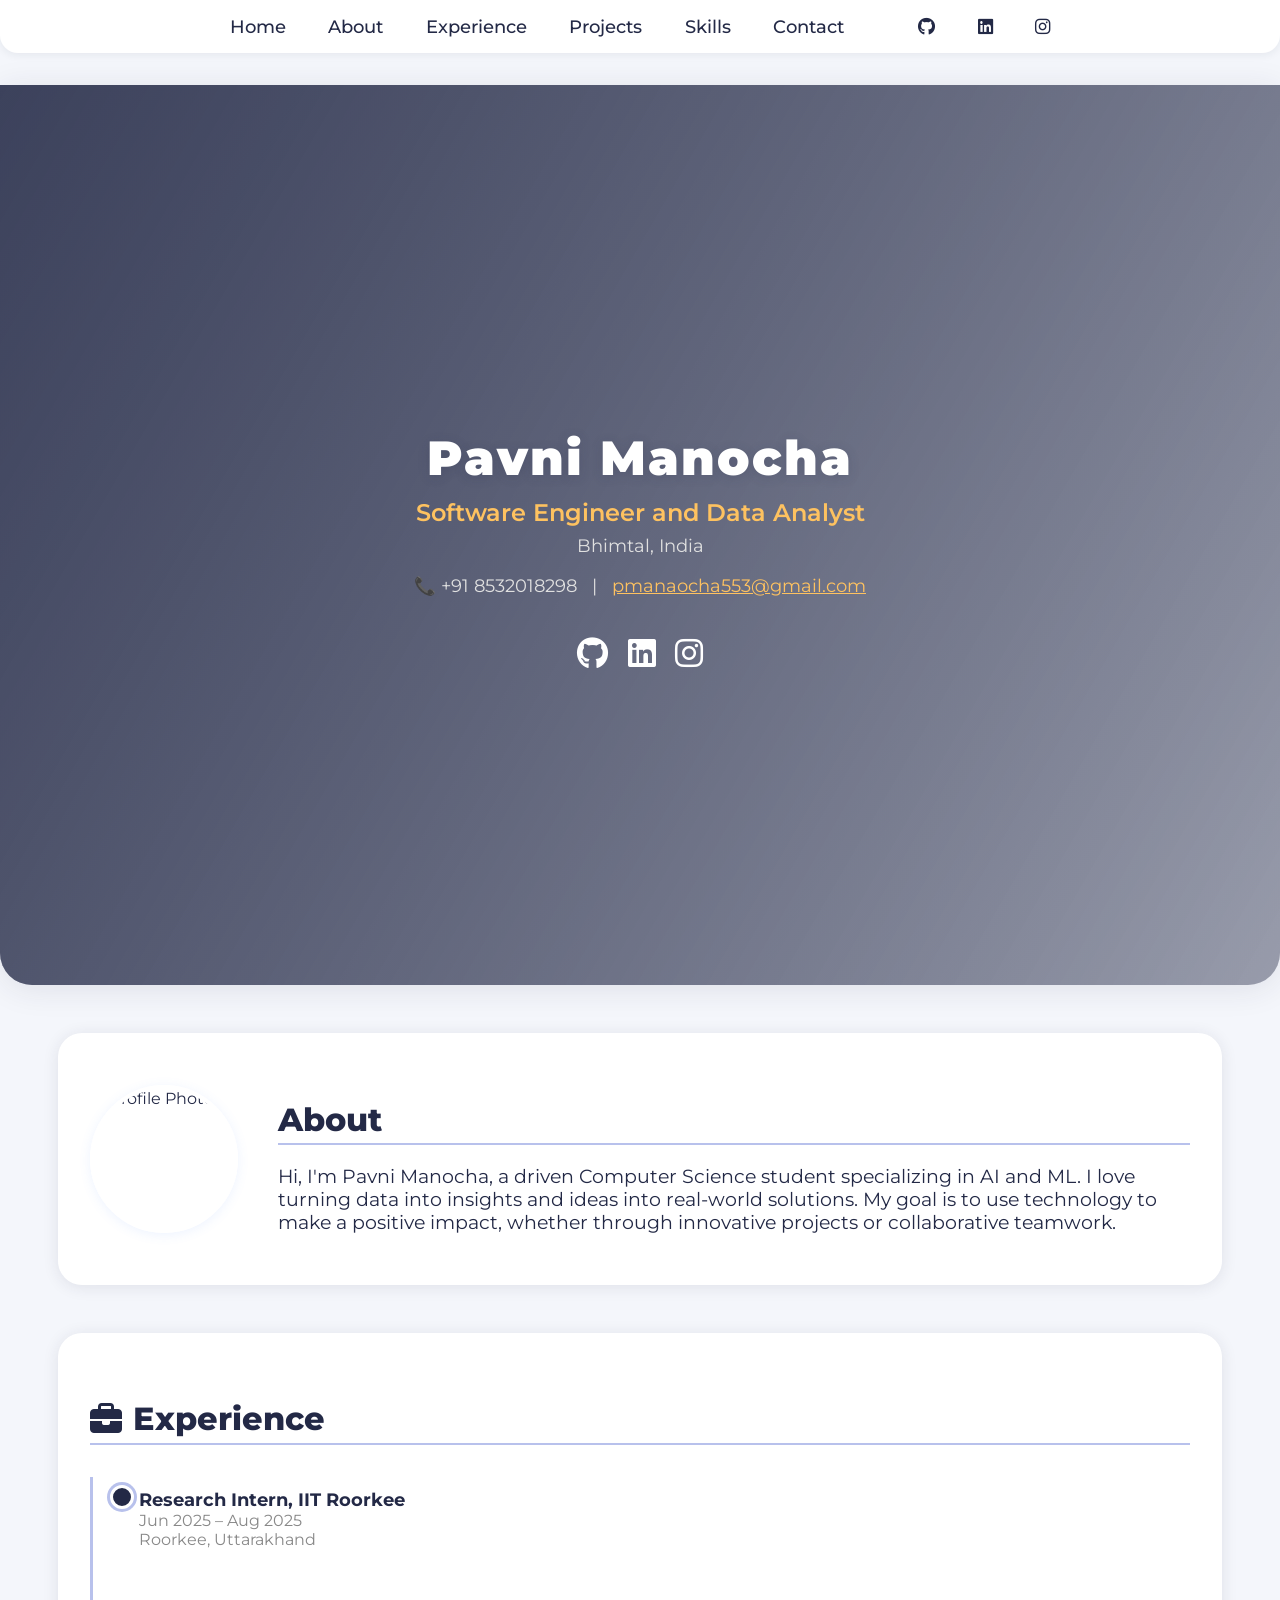
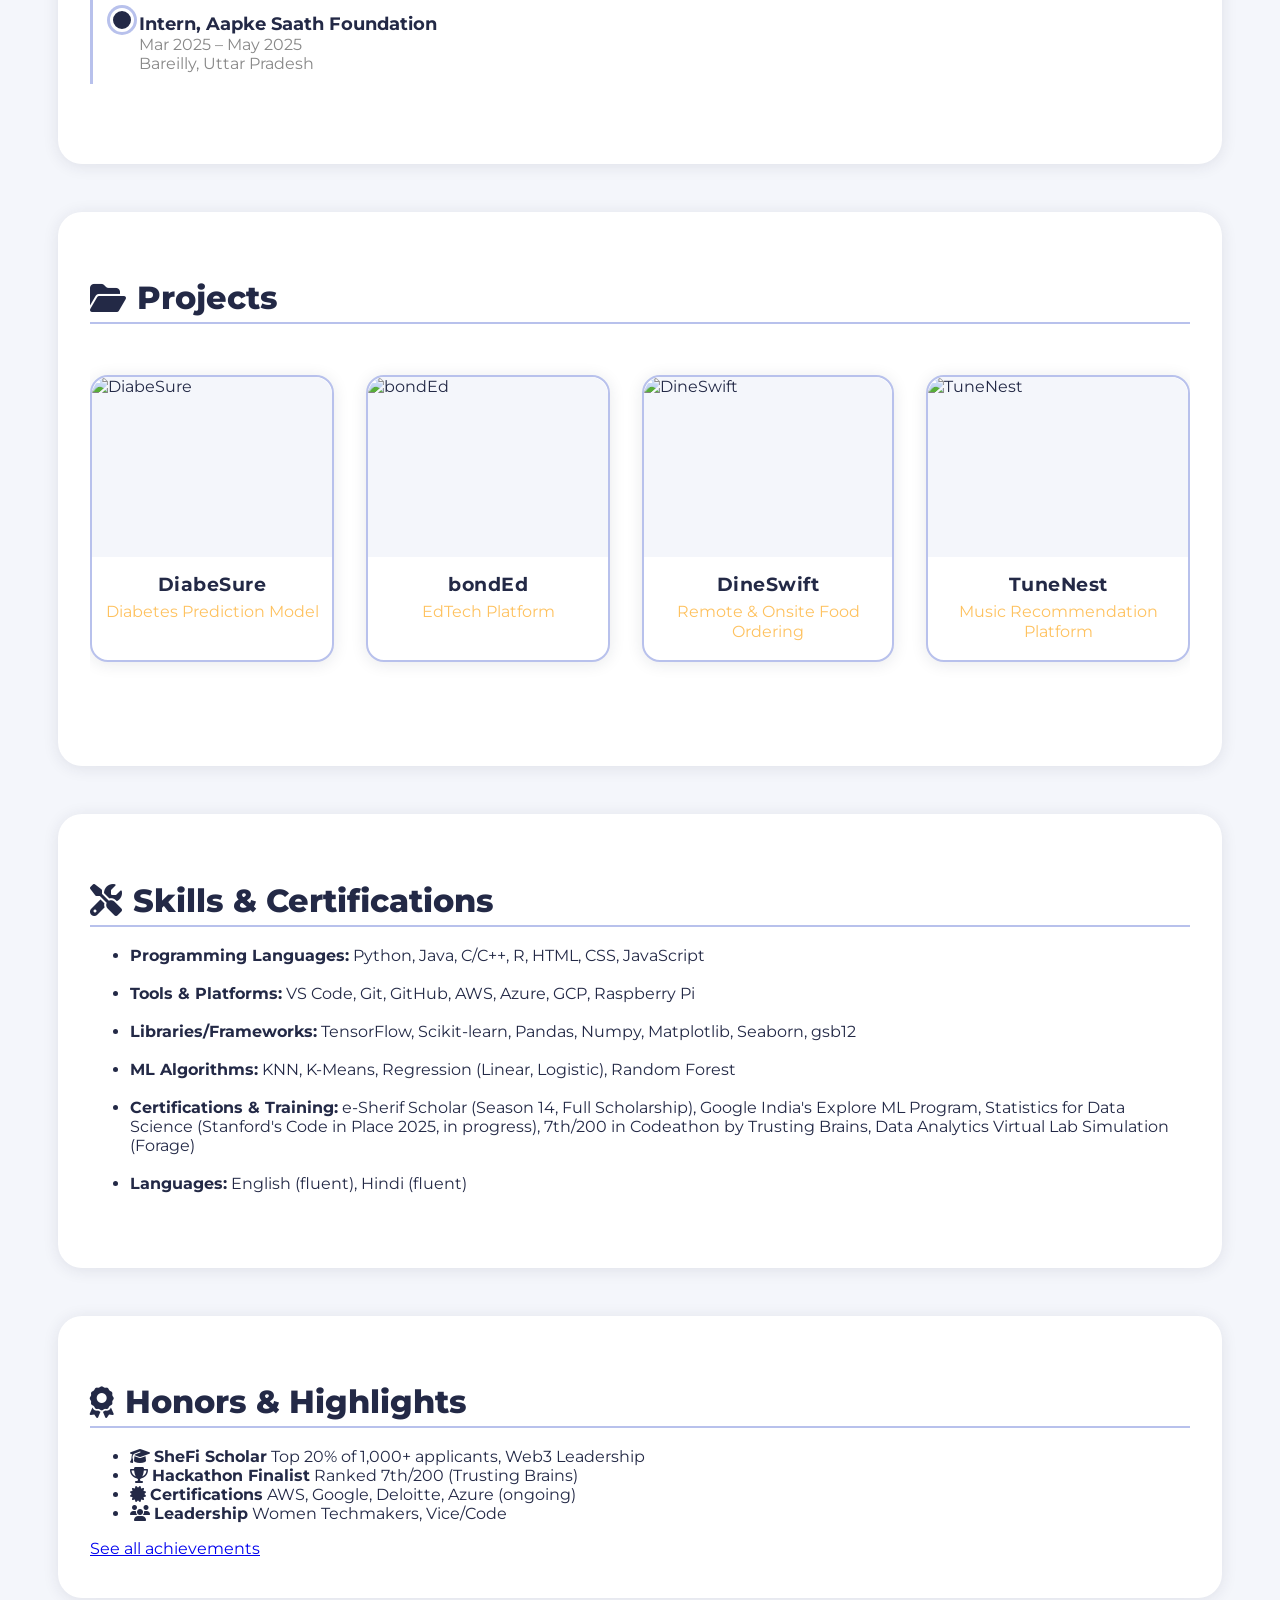
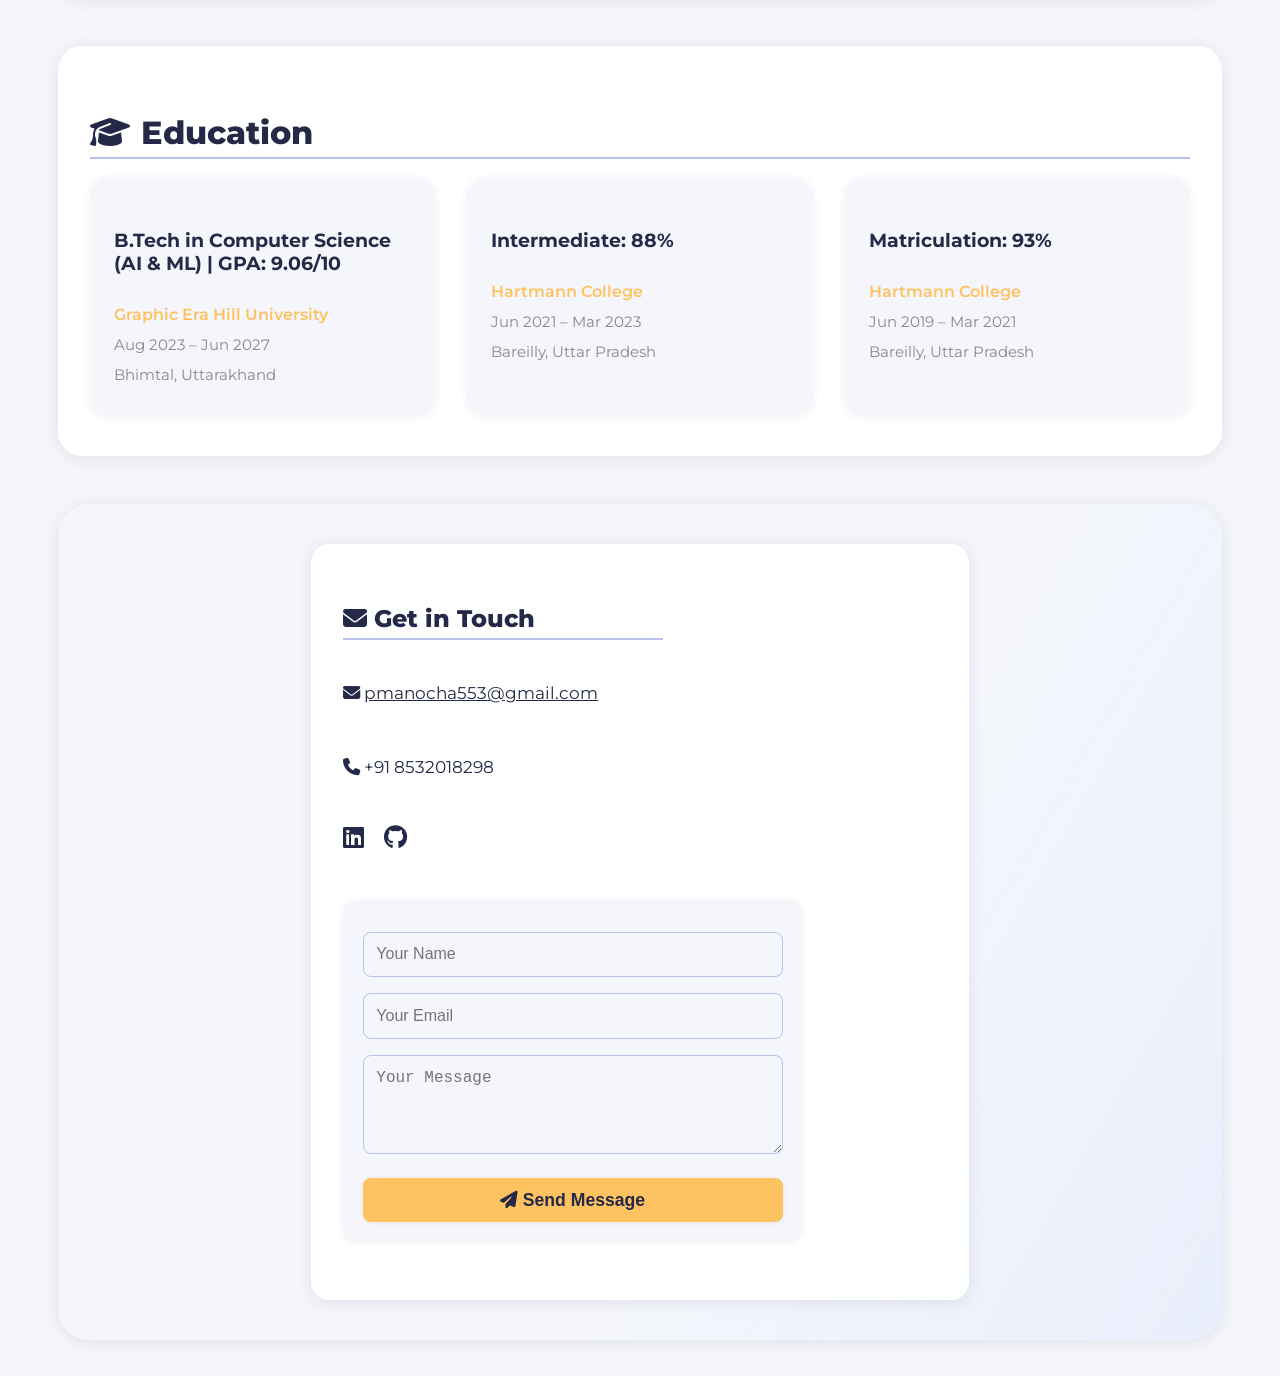
==== commit 062fc059: "-" ====
--- a/index.html
+++ b/index.html
@@ -316,7 +316,8 @@
             <a href="https://github.com/pmanocha07" target="_blank" title="GitHub"><i class="fab fa-github"></i></a>
             <a href="https://linkedin.com/in/pavnimanocha" target="_blank" title="LinkedIn"><i class="fab fa-linkedin"></i></a>
             <a href="https://instagram.com/pmanocha_07" target="_blank" title="Instagram"><i class="fab fa-instagram"></i></a>
-            <a href="https://twitter.com/pmanocha_07" target="_blank" title="Twitter"><i class="fab fa-twitter"></i></a>
+            <!-- <a href="https://twitter.com/pmanocha_07" target="_blank" title="Twitter"><i class="fab fa-twitter"></i></a> -->
+            <!-- <a href="https://www.facebook.com/pavni.manocha.9/" target="_blank" title="Facebook"><i class="fab fa-facebook"></i></a> -->
         </span>
     </nav>
 
@@ -327,10 +328,13 @@
             <h1 class="hero-name">Pavni Manocha</h1>
             <div class="hero-title">Software Engineer and Data Analyst</div>
             <div class="hero-location">Bhimtal, India</div>
-            <div class="hero-contact">📞 +91 8532018298 &nbsp; | &nbsp; <a href="mailto:pmanocha553@gmail.com" style="color:#FEC260;">pmanocha553@gmail.com</a></div>
+            <div class="hero-contact">📞 +91 8532018298 &nbsp; | &nbsp; <a href="mailto:pmanocha553@gmail.com" style="color:#FEC260;">pmanaocha553@gmail.com</a></div>
             <div class="hero-socials" style="margin-top:1.2rem;">
                 <a href="https://github.com/pmanocha07" target="_blank" title="GitHub"><i class="fab fa-github"></i></a>
-                <a href="https://linkedin.com/in/pavnichoudhary" target="_blank" title="LinkedIn"><i class="fab fa-linkedin"></i></a>
+                <a href="https://linkedin.com/in/pavni-manocha" target="_blank" title="LinkedIn"><i class="fab fa-linkedin"></i></a>
+                <a href="https://instagram.com/pmanocha_07" target="_blank" title="Instagram"><i class="fab fa-instagram"></i></a>
+                <!-- <a href="https://x.com/pmanocha_07" target="_blank" title="X"><i class="fab fa-x-twitter"></i></a> -->
+                <!-- <a href="https://www.facebook.com/pavni.manocha.9/" target="_blank" title="Facebook"><i class="fab fa-facebook"></i></a> -->
             </div>
         </div>
     </div>
@@ -378,22 +382,22 @@
         <h2 class="section-heading"><i class="fas fa-folder-open"></i> Projects</h2>
         <div class="project-showcase">
             <a class="project-card-showcase" href="projects.html#diabesure">
-                <img src="assets/sample-diabesure.jpg" alt="DiabeSure" />
+                <img src="assets/diab.jpg" alt="DiabeSure" />
                 <div class="project-card-title">DiabeSure</div>
                 <div class="project-card-tagline">Diabetes Prediction Model</div>
             </a>
             <a class="project-card-showcase" href="projects.html#bonded">
-                <img src="assets/sample-bonded.jpg" alt="bondEd" />
+                <img src="assets/bonded.jpg" alt="bondEd" />
                 <div class="project-card-title">bondEd</div>
                 <div class="project-card-tagline">EdTech Platform</div>
             </a>
             <a class="project-card-showcase" href="projects.html#dineswift">
-                <img src="assets/sample-dineswift.jpg" alt="DineSwift" />
+                <img src="assets/dineswift.png" alt="DineSwift" />
                 <div class="project-card-title">DineSwift</div>
                 <div class="project-card-tagline">Remote & Onsite Food Ordering</div>
             </a>
             <a class="project-card-showcase" href="projects.html#tunenest">
-                <img src="assets/sample-tunenest.jpg" alt="TuneNest" />
+                <img src="assets/TuneNest.jpg" alt="TuneNest" />
                 <div class="project-card-title">TuneNest</div>
                 <div class="project-card-tagline">Music Recommendation Platform</div>
             </a>
@@ -402,44 +406,15 @@
 
     <!-- Skills Section -->
     <section id="skills" class="section fade-in slide-in-right">
-        <h2 class="section-heading"><i class="fas fa-tools"></i> Technical Skills</h2>
-        <div class="skills-category">
-            <h3>Languages</h3>
-            <!-- change the width to change the progress bar-->
-            <div class="skills-list">
-                <div class="skill-item"><i class="fab fa-python"></i> Python <div class="skill-bar"><div class="skill-bar-fill" style="width: 50%"></div></div></div>
-                <div class="skill-item"><i class="fab fa-java"></i> Java <div class="skill-bar"><div class="skill-bar-fill" style="width: 85%"></div></div></div>
-                <div class="skill-item"><i class="fab fa-js-square"></i> JavaScript <div class="skill-bar"><div class="skill-bar-fill" style="width: 80%"></div></div></div>
-                <div class="skill-item"><i class="fas fa-code"></i> C/C++ <div class="skill-bar"><div class="skill-bar-fill" style="width: 75%"></div></div></div>
-                <div class="skill-item"><i class="fab fa-r-project"></i> R <div class="skill-bar"><div class="skill-bar-fill" style="width: 70%"></div></div></div>
-            </div>
-        </div>
-        <div class="skills-category">
-            <h3>Frameworks & Libraries</h3>
-            <div class="skills-list">
-                <div class="skill-item"><i class="fas fa-robot"></i> scikit-learn <div class="skill-bar"><div class="skill-bar-fill" style="width: 90%"></div></div></div>
-                <div class="skill-item"><i class="fab fa-python"></i> Pandas <div class="skill-bar"><div class="skill-bar-fill" style="width: 85%"></div></div></div>
-                <div class="skill-item"><i class="fab fa-python"></i> NumPy <div class="skill-bar"><div class="skill-bar-fill" style="width: 80%"></div></div></div>
-                <div class="skill-item"><i class="fab fa-python"></i> TensorFlow <div class="skill-bar"><div class="skill-bar-fill" style="width: 70%"></div></div></div>
-                <div class="skill-item"><i class="fas fa-chart-bar"></i> Matplotlib <div class="skill-bar"><div class="skill-bar-fill" style="width: 75%"></div></div></div>
-            </div>
-        </div>
-        <div class="skills-category">
-            <h3>Tools & Platforms</h3>
-            <div class="skills-list">
-                <div class="skill-item"><i class="fab fa-git-alt"></i> Git <div class="skill-bar"><div class="skill-bar-fill" style="width: 90%"></div></div></div>
-                <div class="skill-item"><i class="fab fa-github"></i> GitHub <div class="skill-bar"><div class="skill-bar-fill" style="width: 90%"></div></div></div>
-                <div class="skill-item"><i class="fab fa-aws"></i> AWS <div class="skill-bar"><div class="skill-bar-fill" style="width: 70%"></div></div></div>
-                <div class="skill-item"><i class="fab fa-google"></i> GCP <div class="skill-bar"><div class="skill-bar-fill" style="width: 65%"></div></div></div>
-                <div class="skill-item"><i class="fab fa-microsoft"></i> Azure <div class="skill-bar"><div class="skill-bar-fill" style="width: 60%"></div></div></div>
-            </div>
-        </div>
-        <div class="skills-category">
-            <h3>ML Algorithms</h3>
-            <div class="skills-list">
-                <div class="skill-item"><i class="fas fa-project-diagram"></i> KNN, K-Means, Regression, Random Forest <div class="skill-bar"><div class="skill-bar-fill" style="width: 80%"></div></div></div>
-            </div>
-        </div>
+        <h2 class="section-heading"><i class="fas fa-tools"></i> Skills & Certifications</h2>
+        <ul>
+            <li><strong>Programming Languages:</strong> Python, Java, C/C++, R, HTML, CSS, JavaScript</li><br>
+            <li><strong>Tools & Platforms:</strong> VS Code, Git, GitHub, AWS, Azure, GCP, Raspberry Pi</li><br>
+            <li><strong>Libraries/Frameworks:</strong> TensorFlow, Scikit-learn, Pandas, Numpy, Matplotlib, Seaborn, gsb12</li><br>
+            <li><strong>ML Algorithms:</strong> KNN, K-Means, Regression (Linear, Logistic), Random Forest</li><br>
+            <li><strong>Certifications & Training:</strong> e-Sherif Scholar (Season 14, Full Scholarship), Google India's Explore ML Program, Statistics for Data Science (Stanford's Code in Place 2025, in progress), 7th/200 in Codeathon by Trusting Brains, Data Analytics Virtual Lab Simulation (Forage)</li><br>
+            <li><strong>Languages:</strong> English (fluent), Hindi (fluent)</li><br>
+        </ul>
     </section>
 
     <!-- Honors & Highlights Section -->
@@ -489,6 +464,7 @@
           <div class="contact-socials">
             <a href="https://linkedin.com/in/pavni-manocha" target="_blank"><i class="fab fa-linkedin"></i></a>
             <a href="https://github.com/pmanocha07" target="_blank"><i class="fab fa-github"></i></a>
+            <!-- <a href="https://www.facebook.com/pavni.manocha.9/" target="_blank"><i class="fab fa-facebook"></i></a> -->
           </div>
         </div>
         <form class="contact-form" action="https://formsubmit.co/pmanocha553@gmail.com" method="POST">
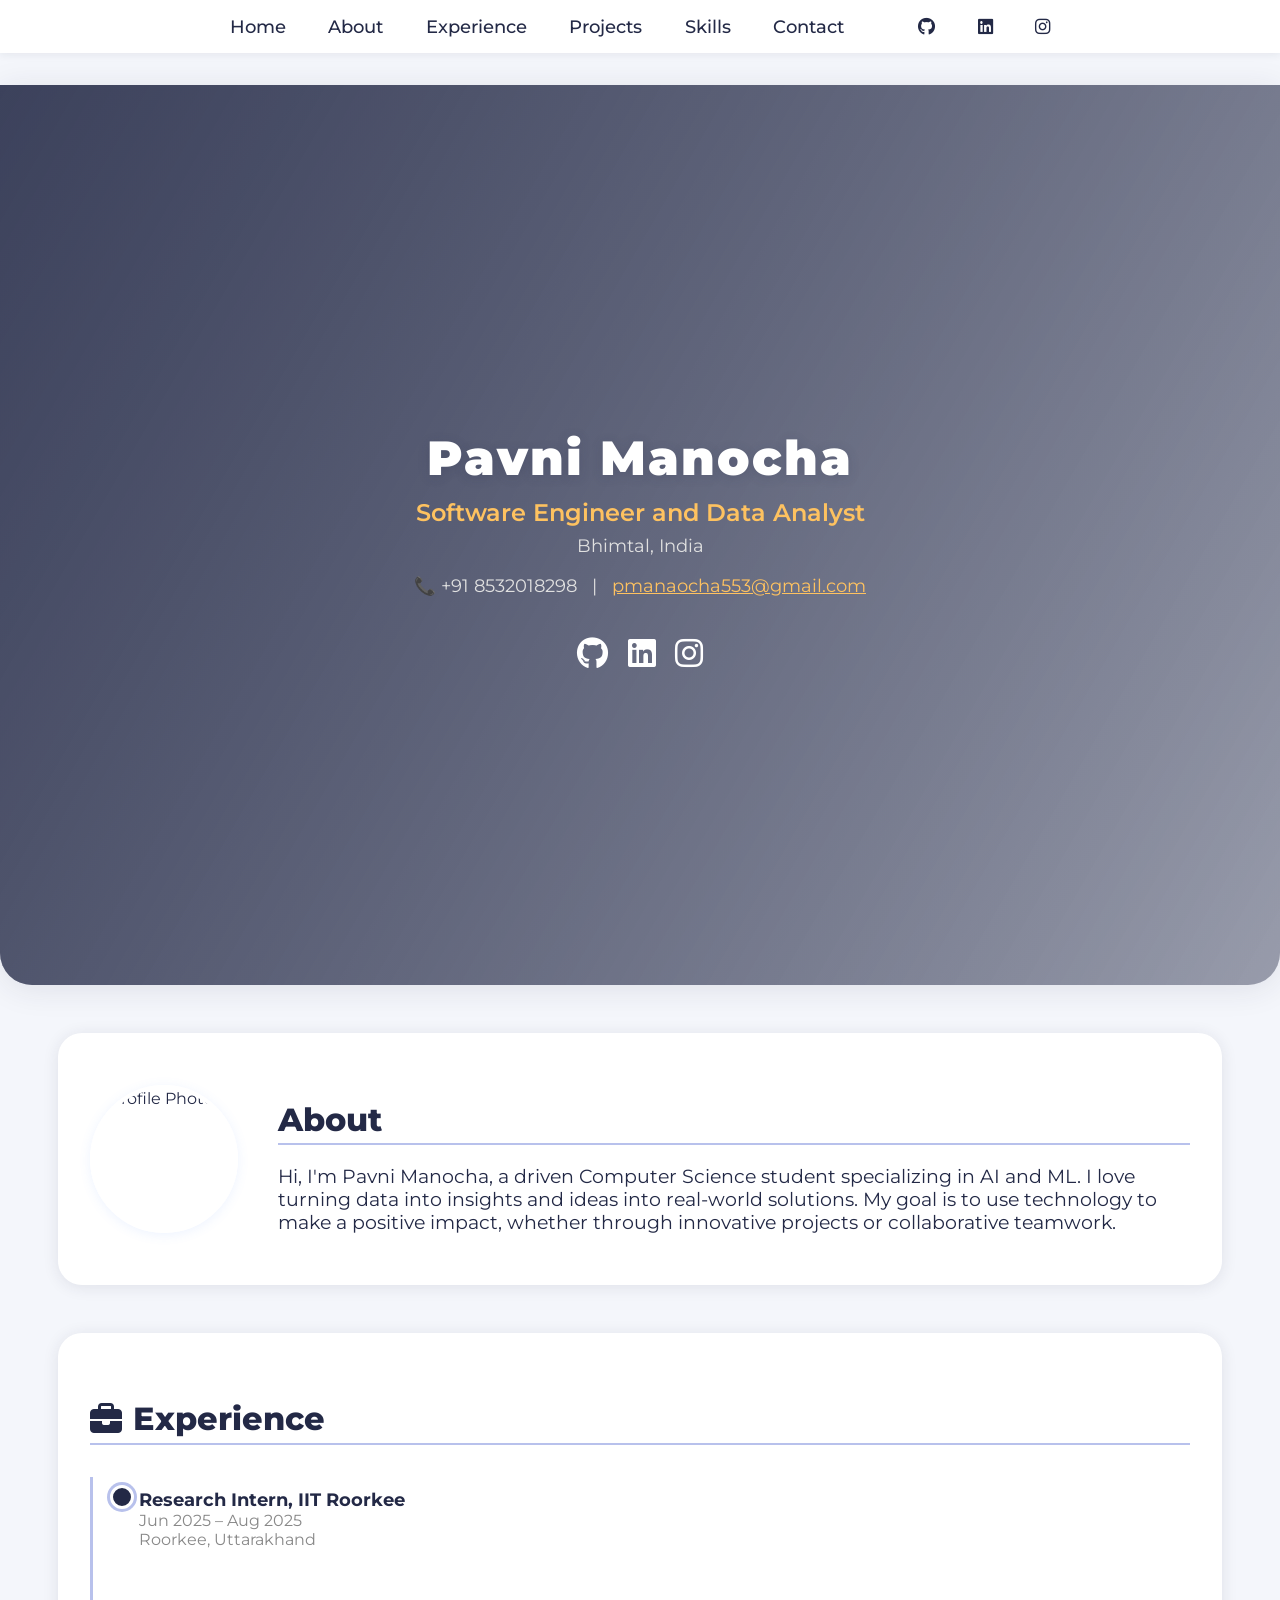
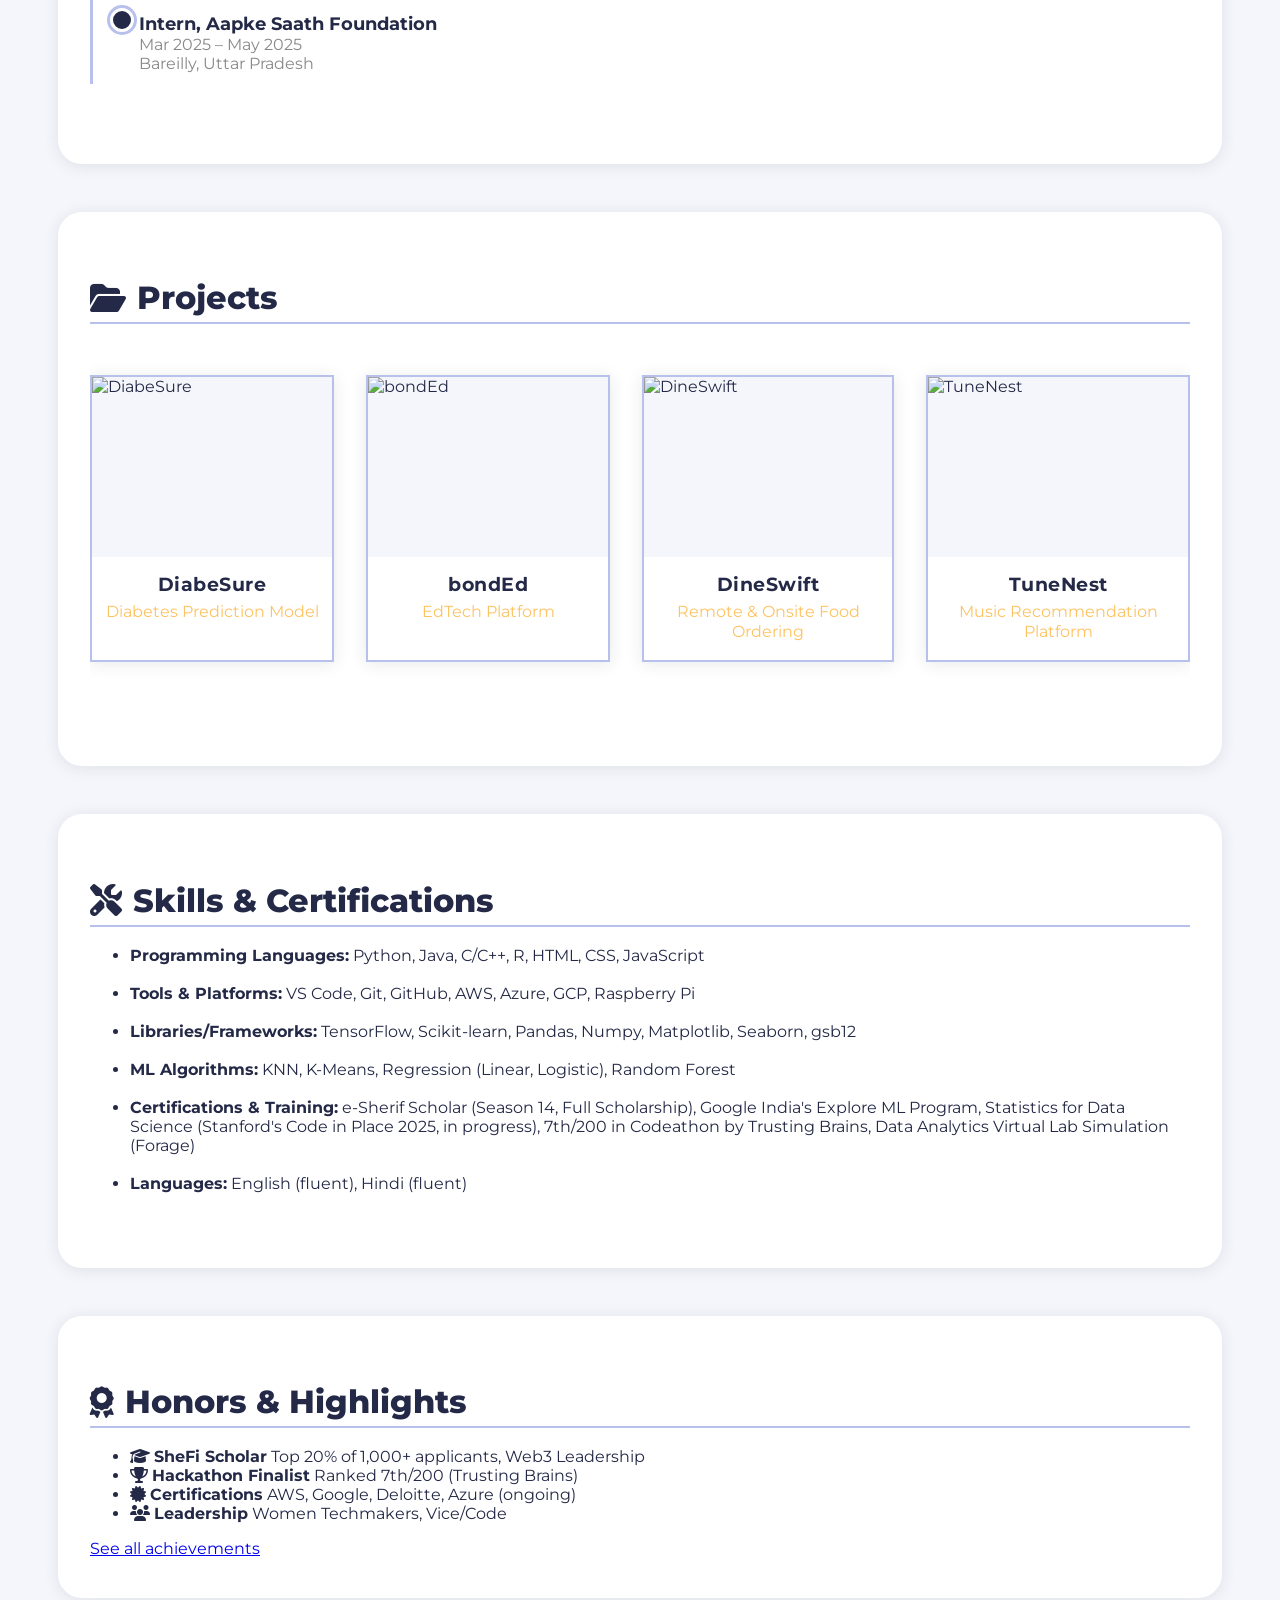
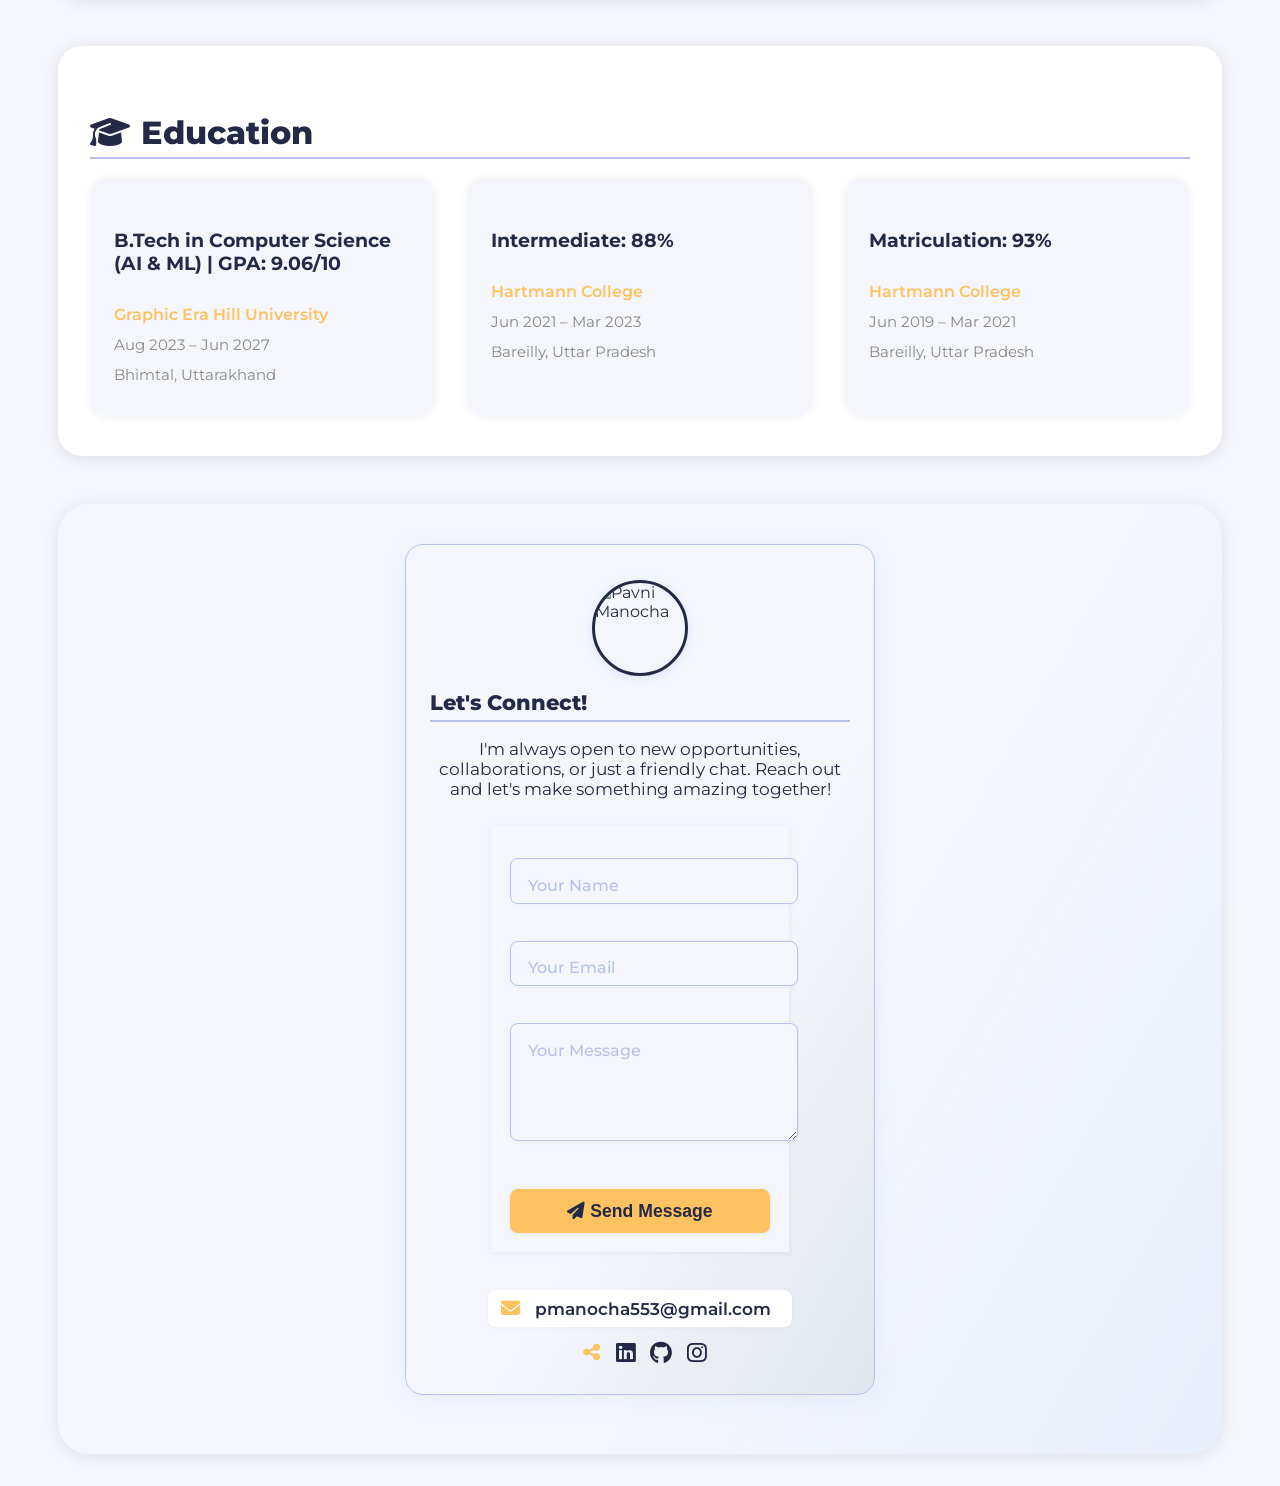
==== commit c0011a73: "-" ====
--- a/index.html
+++ b/index.html
@@ -456,23 +456,48 @@
 
     <!-- Contact Section -->
     <section id="contact" class="section fade-in slide-in-left">
-      <div class="contact-container">
-        <div class="contact-info">
-          <h2><i class="fas fa-envelope"></i> Get in Touch</h2>
-          <p><i class="fas fa-envelope"></i> <a href="mailto:pmanocha553@gmail.com">pmanocha553@gmail.com</a></p>
-          <p><i class="fas fa-phone"></i> +91 8532018298</p>
-          <div class="contact-socials">
-            <a href="https://linkedin.com/in/pavni-manocha" target="_blank"><i class="fab fa-linkedin"></i></a>
-            <a href="https://github.com/pmanocha07" target="_blank"><i class="fab fa-github"></i></a>
-            <!-- <a href="https://www.facebook.com/pavni.manocha.9/" target="_blank"><i class="fab fa-facebook"></i></a> -->
+      <div class="contact-unified-card">
+        <div class="contact-profile-card">
+          <img src="assets/profile.jpg" alt="Pavni Manocha" class="contact-profile-pic">
+          <div class="contact-profile-details">
+            <h2>Let's Connect!</h2>
+            <p class="contact-cta">I'm always open to new opportunities, collaborations, or just a friendly chat. Reach out and let's make something amazing together!</p>
           </div>
         </div>
-        <form class="contact-form" action="https://formsubmit.co/pmanocha553@gmail.com" method="POST">
-          <input type="text" name="name" placeholder="Your Name" required>
-          <input type="email" name="email" placeholder="Your Email" required>
-          <textarea name="message" rows="4" placeholder="Your Message" required></textarea>
+        <form class="contact-form" id="contactForm" action="https://formsubmit.co/pmanocha553@gmail.com" method="POST" autocomplete="on">
+          <!-- Honeypot field for spam prevention -->
+          <input type="text" name="_honey" style="display:none">
+          <!-- Disable CAPTCHA -->
+          <input type="hidden" name="_captcha" value="false">
+          <!-- Redirect to thank you message -->
+          <input type="hidden" name="_next" value="#thankyou-contact">
+          <div class="floating-label-group">
+            <input type="text" name="name" id="contact-name" class="floating-input" placeholder=" " required>
+            <label for="contact-name">Your Name</label>
+          </div>
+          <div class="floating-label-group">
+            <input type="email" name="email" id="contact-email" class="floating-input" placeholder=" " required>
+            <label for="contact-email">Your Email</label>
+          </div>
+          <div class="floating-label-group">
+            <textarea name="message" id="contact-message" class="floating-input" placeholder=" " rows="4" required></textarea>
+            <label for="contact-message">Your Message</label>
+          </div>
           <button type="submit"><i class="fas fa-paper-plane"></i> Send Message</button>
         </form>
+        <div class="contact-method contact-email" style="margin-top:1.2rem;">
+          <span class="contact-icon animated-icon"><i class="fas fa-envelope"></i></span>
+          <a href="mailto:pmanocha553@gmail.com">pmanocha553@gmail.com</a>
+        </div>
+        <div class="contact-method contact-socials" style="margin-top:0.5rem;">
+          <span class="contact-icon animated-icon"><i class="fas fa-share-alt"></i></span>
+          <a href="https://linkedin.com/in/pavni-manocha" target="_blank" title="LinkedIn"><i class="fab fa-linkedin"></i></a>
+          <a href="https://github.com/pmanocha07" target="_blank" title="GitHub"><i class="fab fa-github"></i></a>
+          <a href="https://instagram.com/pmanocha_07" target="_blank" title="Instagram"><i class="fab fa-instagram"></i></a>
+        </div>
+      </div>
+      <div id="thankyou-contact" class="thankyou-message" style="display:none;">
+        <i class="fas fa-check-circle"></i> Thank you for reaching out! I'll get back to you soon.
       </div>
     </section>
 
@@ -490,6 +515,14 @@
       }, appearOptions);
       faders.forEach(fader => { appearOnScroll.observe(fader); });
     });
+
+    // Show thank you message after form submission (client-side fallback)
+    document.getElementById('contactForm').addEventListener('submit', function(e) {
+      setTimeout(function() {
+        document.querySelector('.contact-form').style.display = 'none';
+        document.getElementById('thankyou-contact').style.display = 'block';
+      }, 500); // Wait for formsubmit to redirect
+    });
     </script>
 </body>
 </html>
--- a/css/style.css
+++ b/css/style.css
@@ -23,7 +23,7 @@
   color: #fff;
   padding: 3rem 0 2rem 0;
   text-align: center;
-  border-radius: 18px;
+  border-radius: 0px;
   margin: 0 0 2rem 0;
   box-shadow: 0 4px 16px rgba(35,41,70,0.08);
 }
@@ -76,7 +76,7 @@
   max-width: 900px;
   margin: 2.5rem auto;
   background: var(--card-bg);
-  border-radius: 18px;
+  border-radius: 0px;
   box-shadow: 0 2px 12px rgba(30,40,60,0.08);
   padding: 2.5rem 2rem;
   animation: fadeIn 0.8s ease;
@@ -97,7 +97,7 @@
   padding: 1rem 0;
   text-align: center;
   margin-bottom: 2rem;
-  border-radius: 0 0 18px 18px;
+  border-radius: 0px;
 }
 nav.main-nav a {
   color: var(--secondary);
@@ -123,7 +123,7 @@
 }
 .projects-list li, .blog-list li {
   background: var(--background);
-  border-radius: 14px;
+  border-radius: 0px;
   box-shadow: 0 1px 6px rgba(30,40,60,0.07);
   padding: 1.5rem 1.2rem;
   border-left: 5px solid var(--primary);
@@ -339,7 +339,7 @@
   min-width: 240px;
   max-width: 260px;
   background: #fff;
-  border-radius: 18px;
+  border-radius: 0px;
   box-shadow: 0 2px 16px rgba(30,40,60,0.10);
   border: 2px solid var(--gray);
   text-decoration: none;
@@ -372,7 +372,7 @@
   width: 100%;
   height: 180px;
   object-fit: cover;
-  border-radius: 18px 18px 0 0;
+  border-radius: 0px;
   background: #f4f6fb;
 }
 .project-card-title {
@@ -415,7 +415,7 @@
   align-items: center;
   width: 250px;
   background: #fff;
-  border-radius: 18px;
+  border-radius: 0px;
   box-shadow: 0 4px 24px rgba(30,40,60,0.13);
   border: 2px solid var(--gray);
   text-decoration: none;
@@ -441,7 +441,7 @@
   width: 100%;
   height: 180px;
   object-fit: cover;
-  border-radius: 18px 18px 0 0;
+  border-radius: 0px;
   background: #f4f6fb;
 }
 .project-card-title {
@@ -539,7 +539,7 @@
   justify-content: space-between;
   align-items: flex-start;
   background: #fff;
-  border-radius: 18px;
+  border-radius: 0px;
   box-shadow: 0 2px 16px rgba(35,41,70,0.10);
   padding: 2.5rem 2rem;
   max-width: 900px;
@@ -587,7 +587,7 @@
   flex-direction: column;
   gap: 1rem;
   background: #f4f6fb;
-  border-radius: 12px;
+  border-radius: 0px;
   padding: 2rem 1.2rem 1.2rem 1.2rem;
   box-shadow: 0 1px 6px rgba(30,40,60,0.07);
 }
@@ -631,4 +631,243 @@
   .contact-form {
     padding: 1.2rem 0.7rem 0.7rem 0.7rem;
   }
+}
+
+.input-group {
+  display: flex;
+  align-items: center;
+  background: #fff;
+  border: 1.5px solid var(--gray);
+  border-radius: 8px;
+  margin-bottom: 1rem;
+  box-shadow: 0 1px 4px rgba(30,40,60,0.04);
+  transition: border 0.2s;
+}
+.input-group:focus-within {
+  border: 1.5px solid var(--accent);
+}
+.input-icon {
+  padding: 0 0.7rem;
+  color: var(--primary);
+  font-size: 1.1rem;
+  opacity: 0.8;
+}
+.input-group input,
+.input-group textarea {
+  border: none;
+  outline: none;
+  background: transparent;
+  flex: 1;
+  padding: 0.8rem 0.7rem 0.8rem 0;
+  font-size: 1rem;
+  color: var(--secondary);
+  resize: none;
+}
+.input-group textarea {
+  min-height: 80px;
+}
+.thankyou-message {
+  display: flex;
+  align-items: center;
+  justify-content: center;
+  font-size: 1.2rem;
+  font-weight: 600;
+  color: var(--primary);
+  background: #f4f6fb;
+  border: 1.5px solid var(--accent);
+  border-radius: 8px;
+  padding: 2rem 1.2rem;
+  margin-top: 1.5rem;
+  box-shadow: 0 1px 6px rgba(30,40,60,0.07);
+  gap: 0.7rem;
+}
+@media (max-width: 700px) {
+  .contact-container {
+    flex-direction: column;
+    gap: 1.2rem;
+    padding: 1.2rem 0.5rem;
+  }
+  .contact-info, .contact-form {
+    min-width: 0;
+    max-width: 100vw;
+    padding: 1rem 0.2rem;
+  }
+  .thankyou-message {
+    font-size: 1rem;
+    padding: 1.2rem 0.5rem;
+  }
+}
+
+.contact-unified-card {
+  display: flex;
+  flex-direction: column;
+  align-items: center;
+  background: linear-gradient(120deg, #f4f6fb 60%, #e0e6ed 100%);
+  border: 1.5px solid var(--gray);
+  box-shadow: 0 4px 24px rgba(79,140,255,0.08);
+  border-radius: 18px;
+  padding: 2.2rem 1.5rem 1.5rem 1.5rem;
+  margin: 0 auto 1.2rem auto;
+  max-width: 420px;
+  width: 100%;
+}
+.contact-unified-card .contact-profile-card {
+  display: flex;
+  flex-direction: column;
+  align-items: center;
+  margin-bottom: 1.2rem;
+}
+.contact-unified-card .contact-profile-pic {
+  width: 90px;
+  height: 90px;
+  border-radius: 50%;
+  object-fit: cover;
+  box-shadow: 0 2px 12px rgba(79,140,255,0.13);
+  border: 3px solid var(--primary);
+  margin-bottom: 0.7rem;
+  transition: transform 0.3s;
+}
+.contact-unified-card .contact-profile-pic:hover {
+  transform: scale(1.07) rotate(-3deg);
+}
+.contact-unified-card .contact-profile-details h2 {
+  font-size: 1.3rem;
+  font-weight: 800;
+  margin: 0.2rem 0 0.3rem 0;
+  color: var(--secondary);
+}
+.contact-unified-card .contact-cta {
+  font-size: 1.05rem;
+  color: var(--primary);
+  text-align: center;
+  margin-bottom: 0.5rem;
+}
+.contact-unified-card .contact-methods {
+  width: 100%;
+  display: flex;
+  flex-direction: column;
+  gap: 0.7rem;
+  align-items: flex-start;
+  margin-bottom: 1.2rem;
+}
+.contact-unified-card .contact-method {
+  display: flex;
+  align-items: center;
+  gap: 0.7rem;
+  font-size: 1.08rem;
+  font-weight: 500;
+  color: var(--secondary);
+  background: #fff;
+  border-radius: 8px;
+  padding: 0.5rem 0.8rem;
+  box-shadow: 0 1px 4px rgba(30,40,60,0.04);
+  transition: box-shadow 0.2s, background 0.2s;
+}
+.contact-unified-card .contact-method:hover {
+  background: #f4f6fb;
+  box-shadow: 0 2px 12px rgba(79,140,255,0.10);
+}
+.contact-unified-card .contact-method a {
+  color: var(--primary);
+  text-decoration: none;
+  font-weight: 600;
+  margin-right: 0.5rem;
+  transition: color 0.2s;
+}
+.contact-unified-card .contact-method a:hover {
+  color: var(--accent);
+}
+.contact-unified-card .contact-method.contact-socials {
+  gap: 0.5rem;
+  background: none;
+  box-shadow: none;
+  padding: 0.2rem 0 0.2rem 0.8rem;
+}
+.contact-unified-card .contact-method.contact-socials a {
+  font-size: 1.4rem;
+  margin: 0 0.2rem;
+  color: var(--primary);
+  transition: color 0.2s, transform 0.2s;
+}
+.contact-unified-card .contact-method.contact-socials a:hover {
+  color: var(--accent);
+  transform: scale(1.18) rotate(-8deg);
+}
+.contact-unified-card .animated-icon {
+  display: inline-flex;
+  align-items: center;
+  justify-content: center;
+  font-size: 1.2rem;
+  color: var(--accent);
+  margin-right: 0.3rem;
+  animation: bounceIcon 1.8s infinite alternate cubic-bezier(0.4,0,0.2,1);
+}
+@media (max-width: 700px) {
+  .contact-unified-card {
+    max-width: 100vw;
+    padding: 1.2rem 0.5rem 1rem 0.5rem;
+  }
+  .contact-unified-card .contact-profile-pic {
+    width: 70px;
+    height: 70px;
+  }
+  .contact-unified-card .contact-profile-details h2 {
+    font-size: 1.1rem;
+  }
+  .contact-unified-card .contact-cta {
+    font-size: 0.98rem;
+  }
+  .contact-unified-card .contact-method {
+    font-size: 0.98rem;
+    padding: 0.4rem 0.5rem;
+  }
+}
+
+.floating-label-group {
+  position: relative;
+  margin-bottom: 1.3rem;
+  width: 100%;
+}
+.floating-input {
+  width: 100%;
+  border: 1.5px solid var(--gray);
+  border-radius: 8px;
+  background: #fff;
+  font-size: 1rem;
+  padding: 1.1rem 0.9rem 0.5rem 0.9rem;
+  outline: none;
+  color: var(--secondary);
+  transition: border 0.2s, box-shadow 0.2s;
+  box-shadow: 0 1px 4px rgba(30,40,60,0.04);
+}
+.floating-input:focus {
+  border: 1.5px solid var(--accent);
+  box-shadow: 0 2px 8px rgba(254,194,96,0.10);
+}
+.floating-label-group label {
+  position: absolute;
+  left: 0.95rem;
+  top: 1.1rem;
+  color: var(--gray);
+  font-size: 1rem;
+  font-weight: 500;
+  pointer-events: none;
+  background: transparent;
+  transition: 0.18s cubic-bezier(0.4,0,0.2,1);
+  padding: 0 0.2rem;
+}
+.floating-input:focus + label,
+.floating-input:not(:placeholder-shown) + label {
+  top: -0.65rem;
+  left: 0.7rem;
+  font-size: 0.92rem;
+  color: var(--primary);
+  background: #fff;
+  padding: 0 0.3rem;
+  border-radius: 4px;
+  font-weight: 600;
+}
+.floating-label-group textarea.floating-input {
+  min-height: 90px;
+  resize: vertical;
 } 
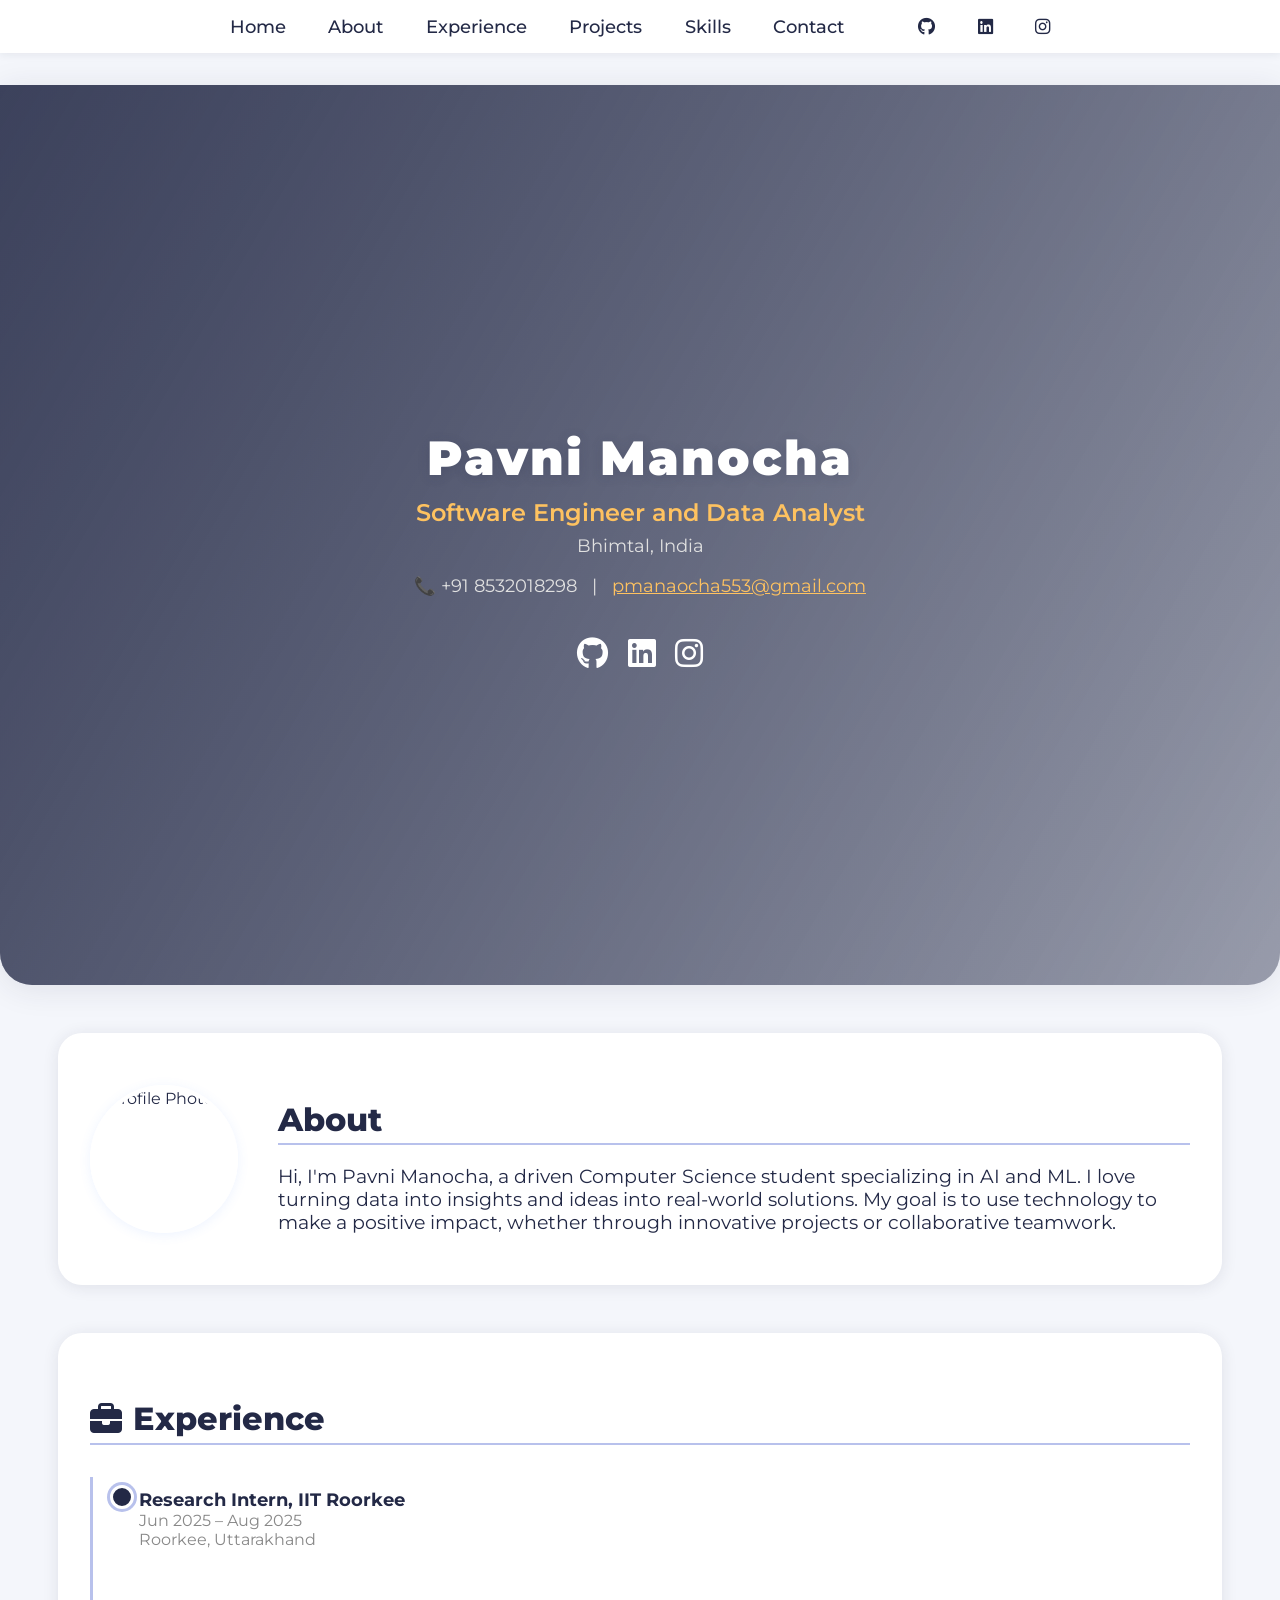
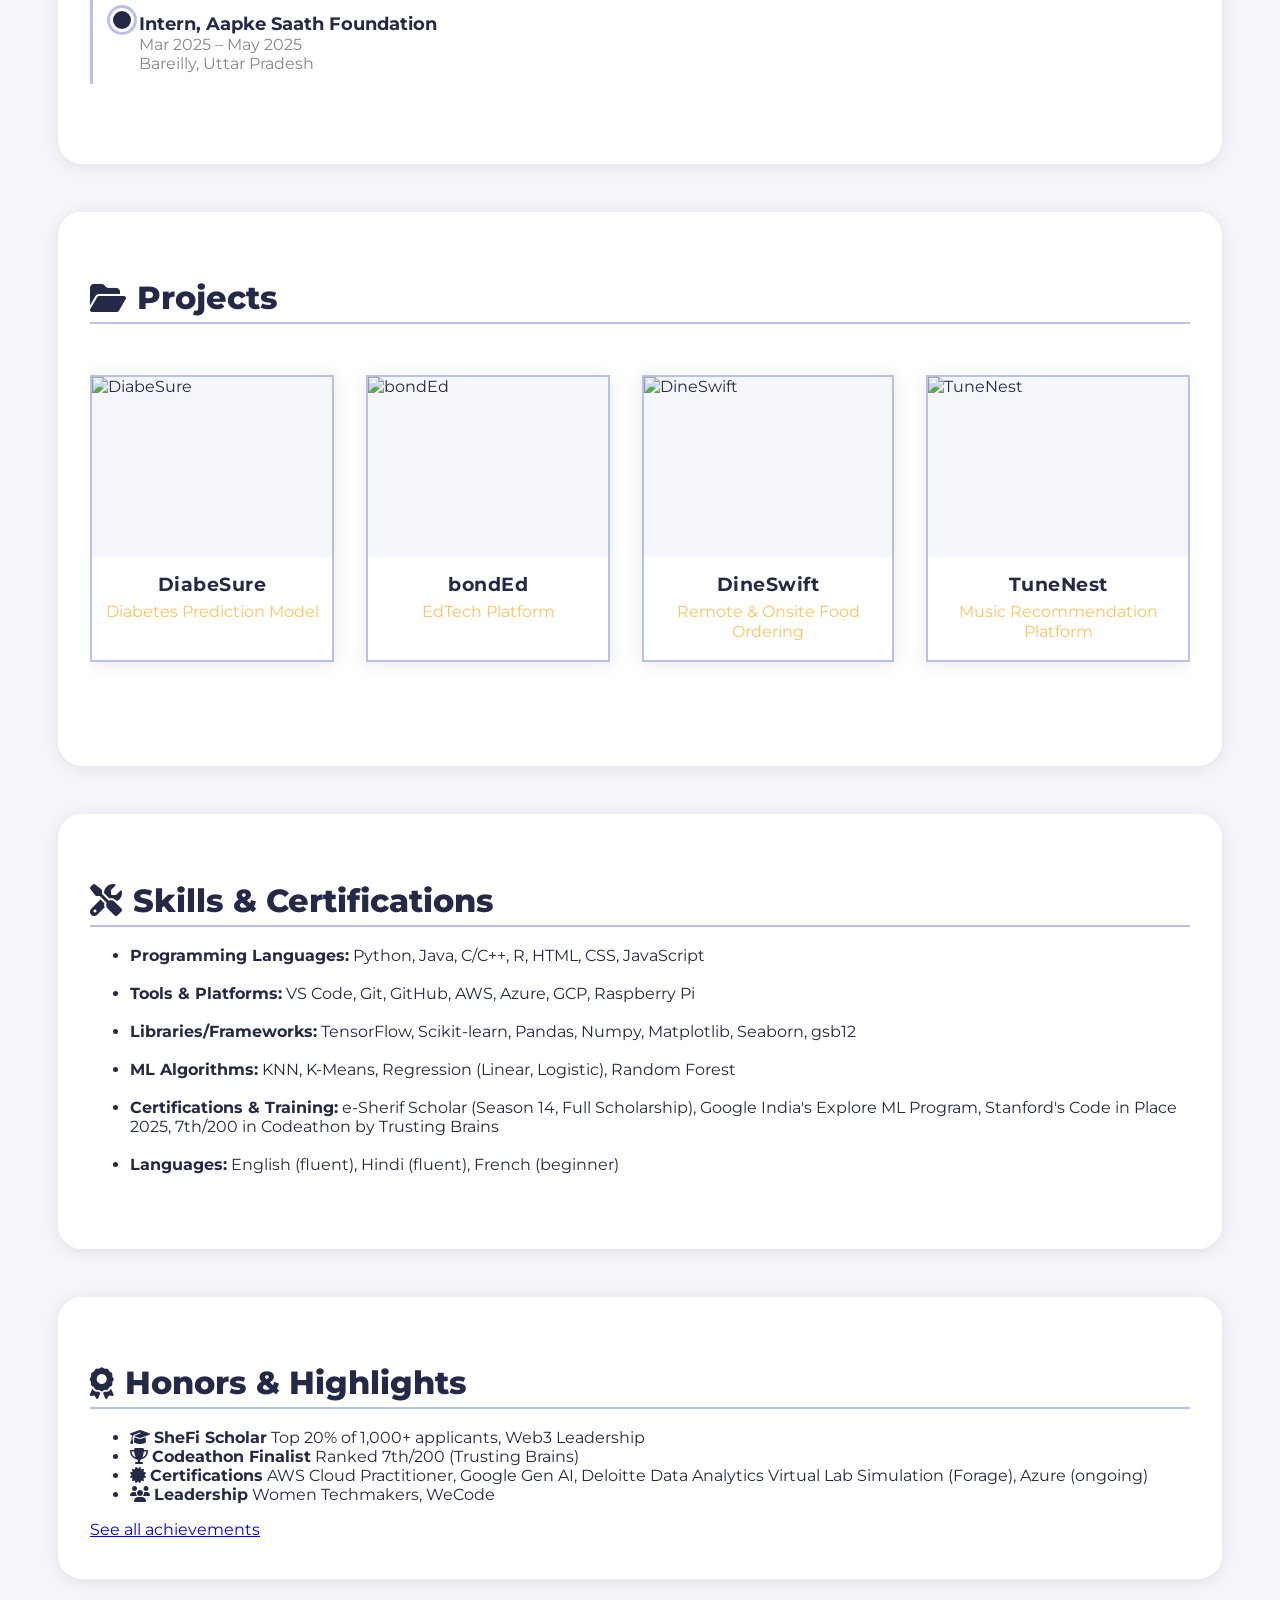
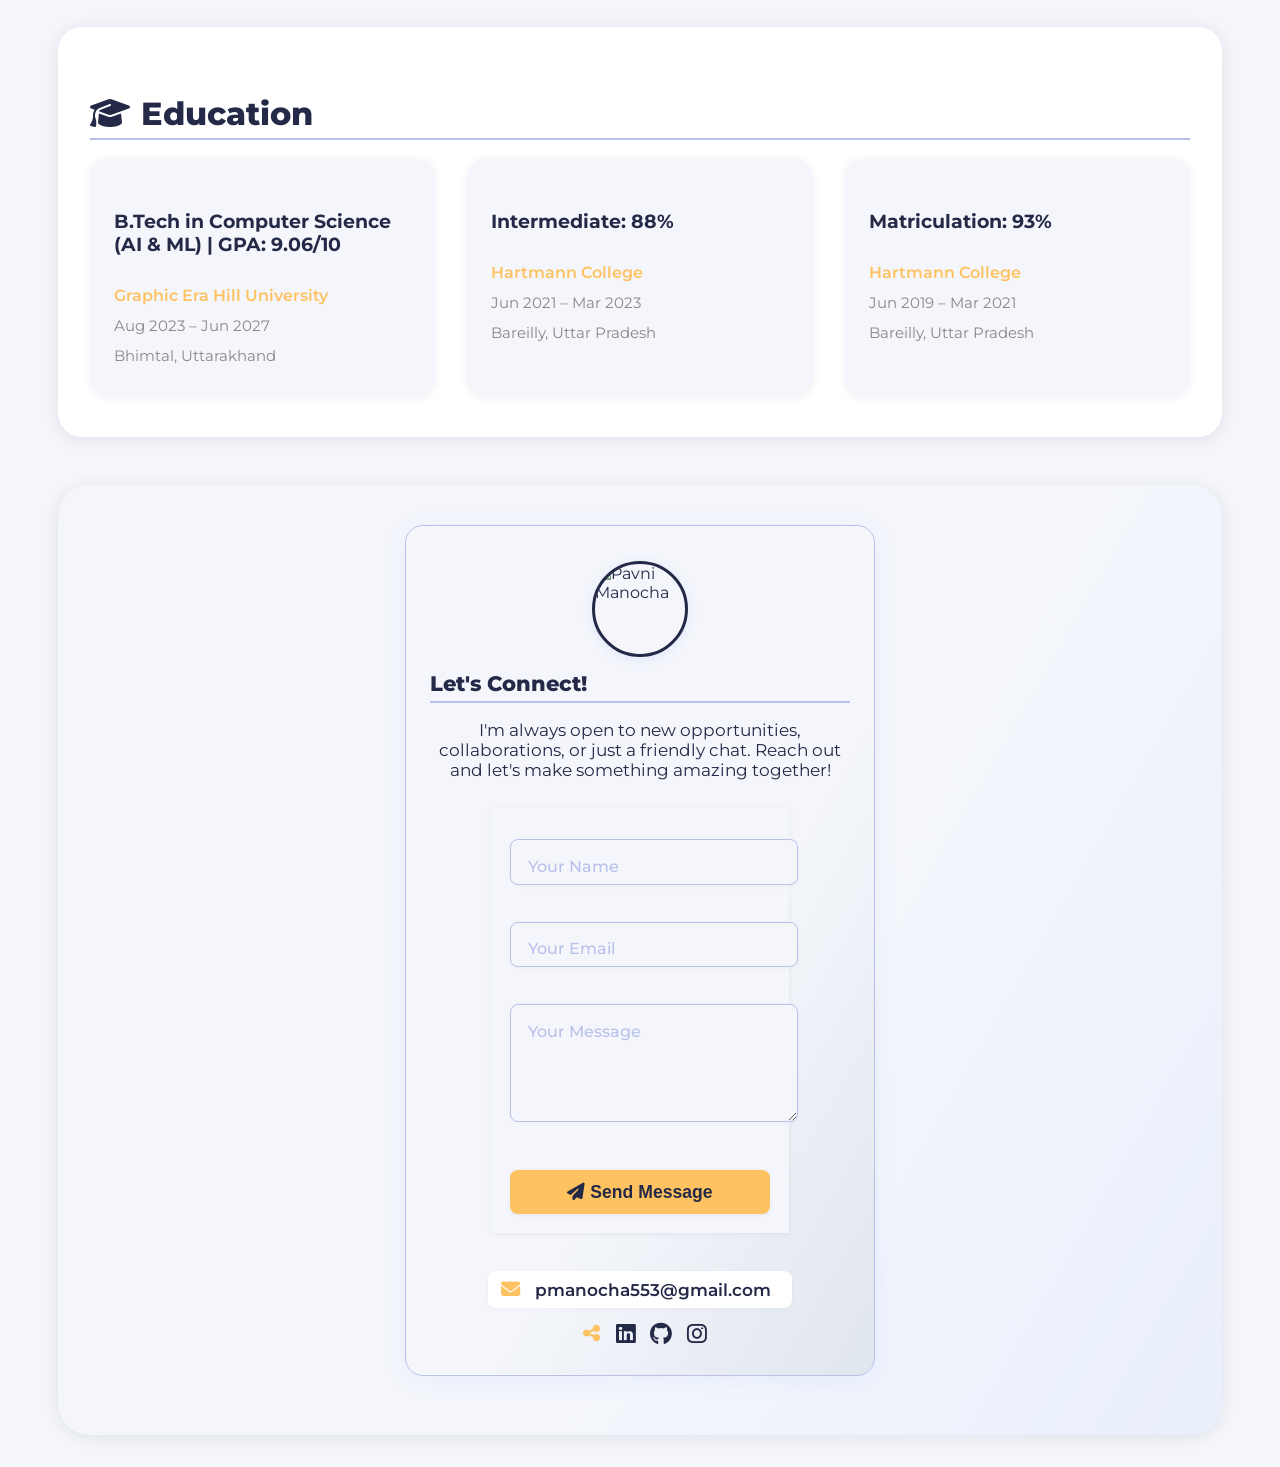
==== commit e4cab4c3: "minute changes" ====
--- a/index.html
+++ b/index.html
@@ -3,7 +3,7 @@
 <head>
     <meta charset="UTF-8">
     <meta name="viewport" content="width=device-width, initial-scale=1.0">
-    <title>First Last | Professional Portfolio</title>
+    <title>Pavni Manocha | Professional Portfolio</title>
     <link rel="stylesheet" href="css/style.css">
     <link rel="preconnect" href="https://fonts.googleapis.com">
     <link rel="preconnect" href="https://fonts.gstatic.com" crossorigin>
@@ -412,19 +412,19 @@
             <li><strong>Tools & Platforms:</strong> VS Code, Git, GitHub, AWS, Azure, GCP, Raspberry Pi</li><br>
             <li><strong>Libraries/Frameworks:</strong> TensorFlow, Scikit-learn, Pandas, Numpy, Matplotlib, Seaborn, gsb12</li><br>
             <li><strong>ML Algorithms:</strong> KNN, K-Means, Regression (Linear, Logistic), Random Forest</li><br>
-            <li><strong>Certifications & Training:</strong> e-Sherif Scholar (Season 14, Full Scholarship), Google India's Explore ML Program, Statistics for Data Science (Stanford's Code in Place 2025, in progress), 7th/200 in Codeathon by Trusting Brains, Data Analytics Virtual Lab Simulation (Forage)</li><br>
-            <li><strong>Languages:</strong> English (fluent), Hindi (fluent)</li><br>
+            <li><strong>Certifications & Training:</strong> e-Sherif Scholar (Season 14, Full Scholarship), Google India's Explore ML Program, Stanford's Code in Place 2025, 7th/200 in Codeathon by Trusting Brains</li><br>
+            <li><strong>Languages:</strong> English (fluent), Hindi (fluent), French (beginner)</li><br>
         </ul>
     </section>
 
     <!-- Honors & Highlights Section -->
     <section id="honors" class="section fade-in slide-in-left">
-        <h2 class="section-heading"><i class="fas fa-award"></i> Honors & Highlights</h2>
+        <h2 class="section-heading"><i class="fas fa-award"></i>Honors & Highlights</h2>
         <ul class="achievements-list">
             <li><i class="fas fa-graduation-cap"></i> <strong>SheFi Scholar</strong> <span>Top 20% of 1,000+ applicants, Web3 Leadership</span></li>
-            <li><i class="fas fa-trophy"></i> <strong>Hackathon Finalist</strong> <span>Ranked 7th/200 (Trusting Brains)</span></li>
-            <li><i class="fas fa-certificate"></i> <strong>Certifications</strong> <span>AWS, Google, Deloitte, Azure (ongoing)</span></li>
-            <li><i class="fas fa-users"></i> <strong>Leadership</strong> <span>Women Techmakers, Vice/Code</span></li>
+            <li><i class="fas fa-trophy"></i> <strong>Codeathon Finalist</strong> <span>Ranked 7th/200 (Trusting Brains)</span></li>
+            <li><i class="fas fa-certificate"></i> <strong>Certifications</strong> <span>AWS Cloud Practitioner, Google Gen AI, Deloitte Data Analytics Virtual Lab Simulation (Forage), Azure (ongoing)</span></li>
+            <li><i class="fas fa-users"></i> <strong>Leadership</strong> <span>Women Techmakers, WeCode</span></li>
         </ul>
         <a href="honors.html" class="see-all-link">See all achievements</a>
     </section>
--- a/css/style.css
+++ b/css/style.css
@@ -72,15 +72,15 @@
   color: #fff;
 }
 
-.section, .projects-section, .blog-section {
-  max-width: 900px;
+/* .section, .projects-section, .blog-section { */
+  /* max-width: 900px;
   margin: 2.5rem auto;
   background: var(--card-bg);
   border-radius: 0px;
   box-shadow: 0 2px 12px rgba(30,40,60,0.08);
   padding: 2.5rem 2rem;
   animation: fadeIn 0.8s ease;
-}
+} */
 
 h2 {
   color: var(--secondary);
@@ -114,7 +114,7 @@
   border-bottom: 2px solid var(--primary);
 }
 
-.projects-list, .blog-list {
+/* .projects-list, .blog-list {
   display: grid;
   grid-template-columns: repeat(auto-fit, minmax(320px, 1fr));
   gap: 1.5rem;
@@ -131,8 +131,8 @@
 }
 .projects-list li:hover, .blog-list li:hover {
   box-shadow: 0 4px 16px rgba(79,140,255,0.13);
-  transform: translateY(-4px) scale(1.02);
-}
+  transform: translateY(-4px) scale(1.02); */
+/* } */
 
 .nav-social {
   margin-left: 2rem;
@@ -195,11 +195,11 @@
   to { opacity: 1; transform: translateY(0); }
 }
 
-@media (max-width: 900px) {
+/* @media (max-width: 900px) {
   .section, .projects-section, .blog-section {
     padding: 1.2rem 0.7rem;
   }
-}
+} */
 @media (max-width: 800px) {
   nav.main-nav {
     font-size: 0.95rem;
@@ -209,9 +209,9 @@
     display: block;
     margin: 0.7rem 0 0 0;
   }
-  .projects-list, .blog-list {
+  /* .projects-list, .blog-list {
     grid-template-columns: 1fr;
-  }
+  } */
 }
 @media (max-width: 600px) {
   nav.main-nav {
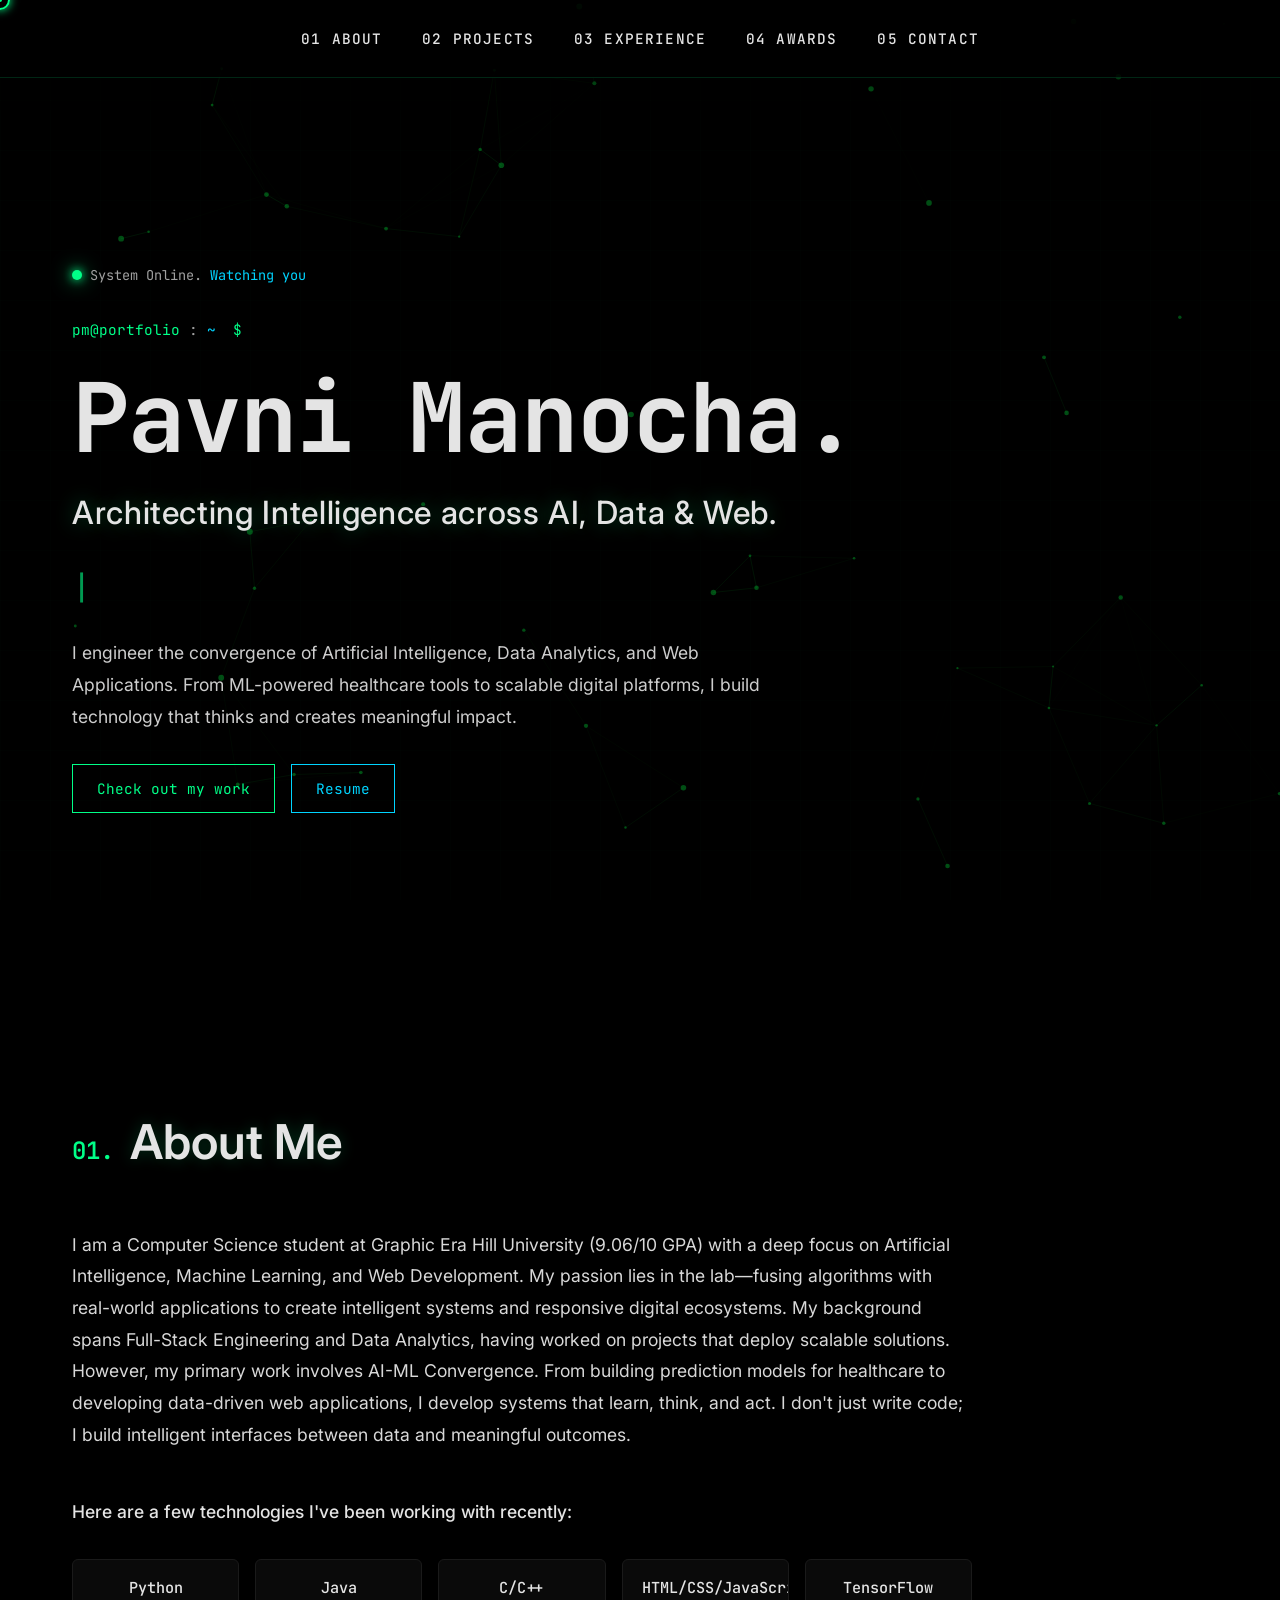
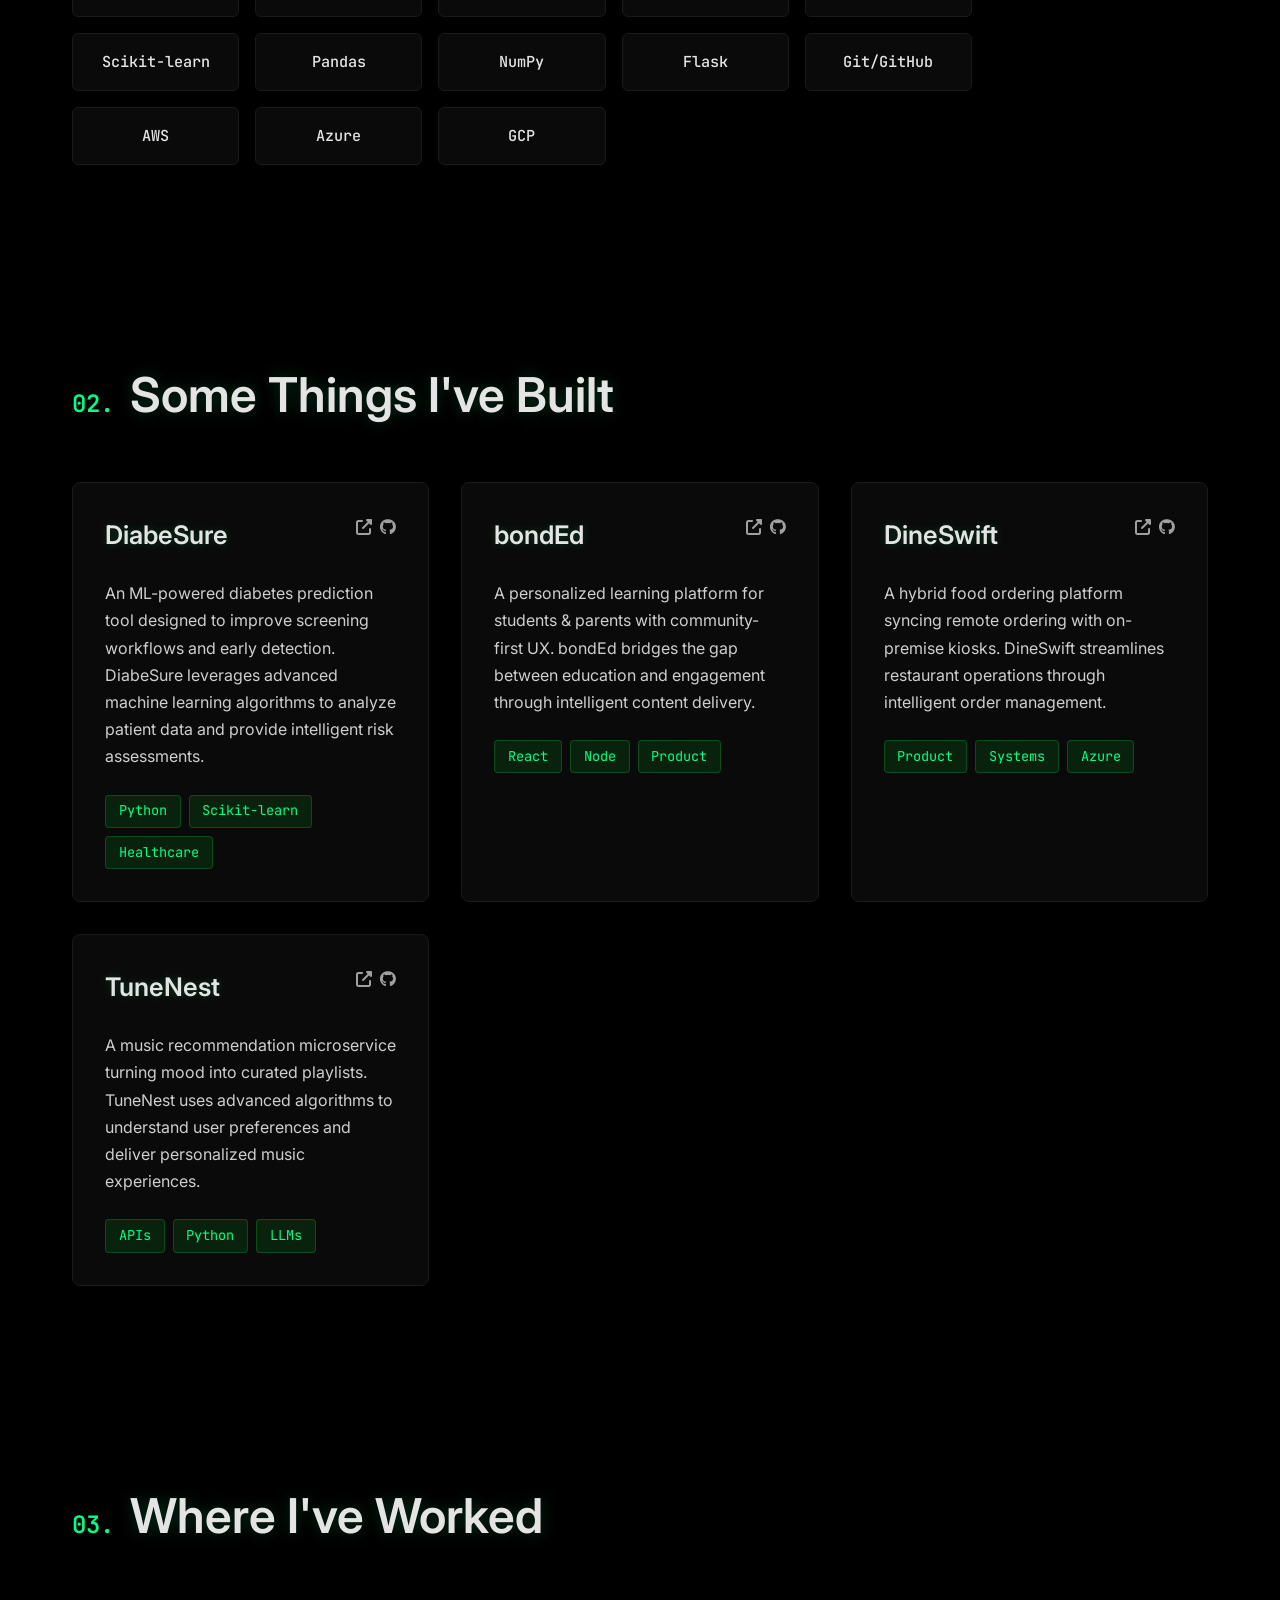
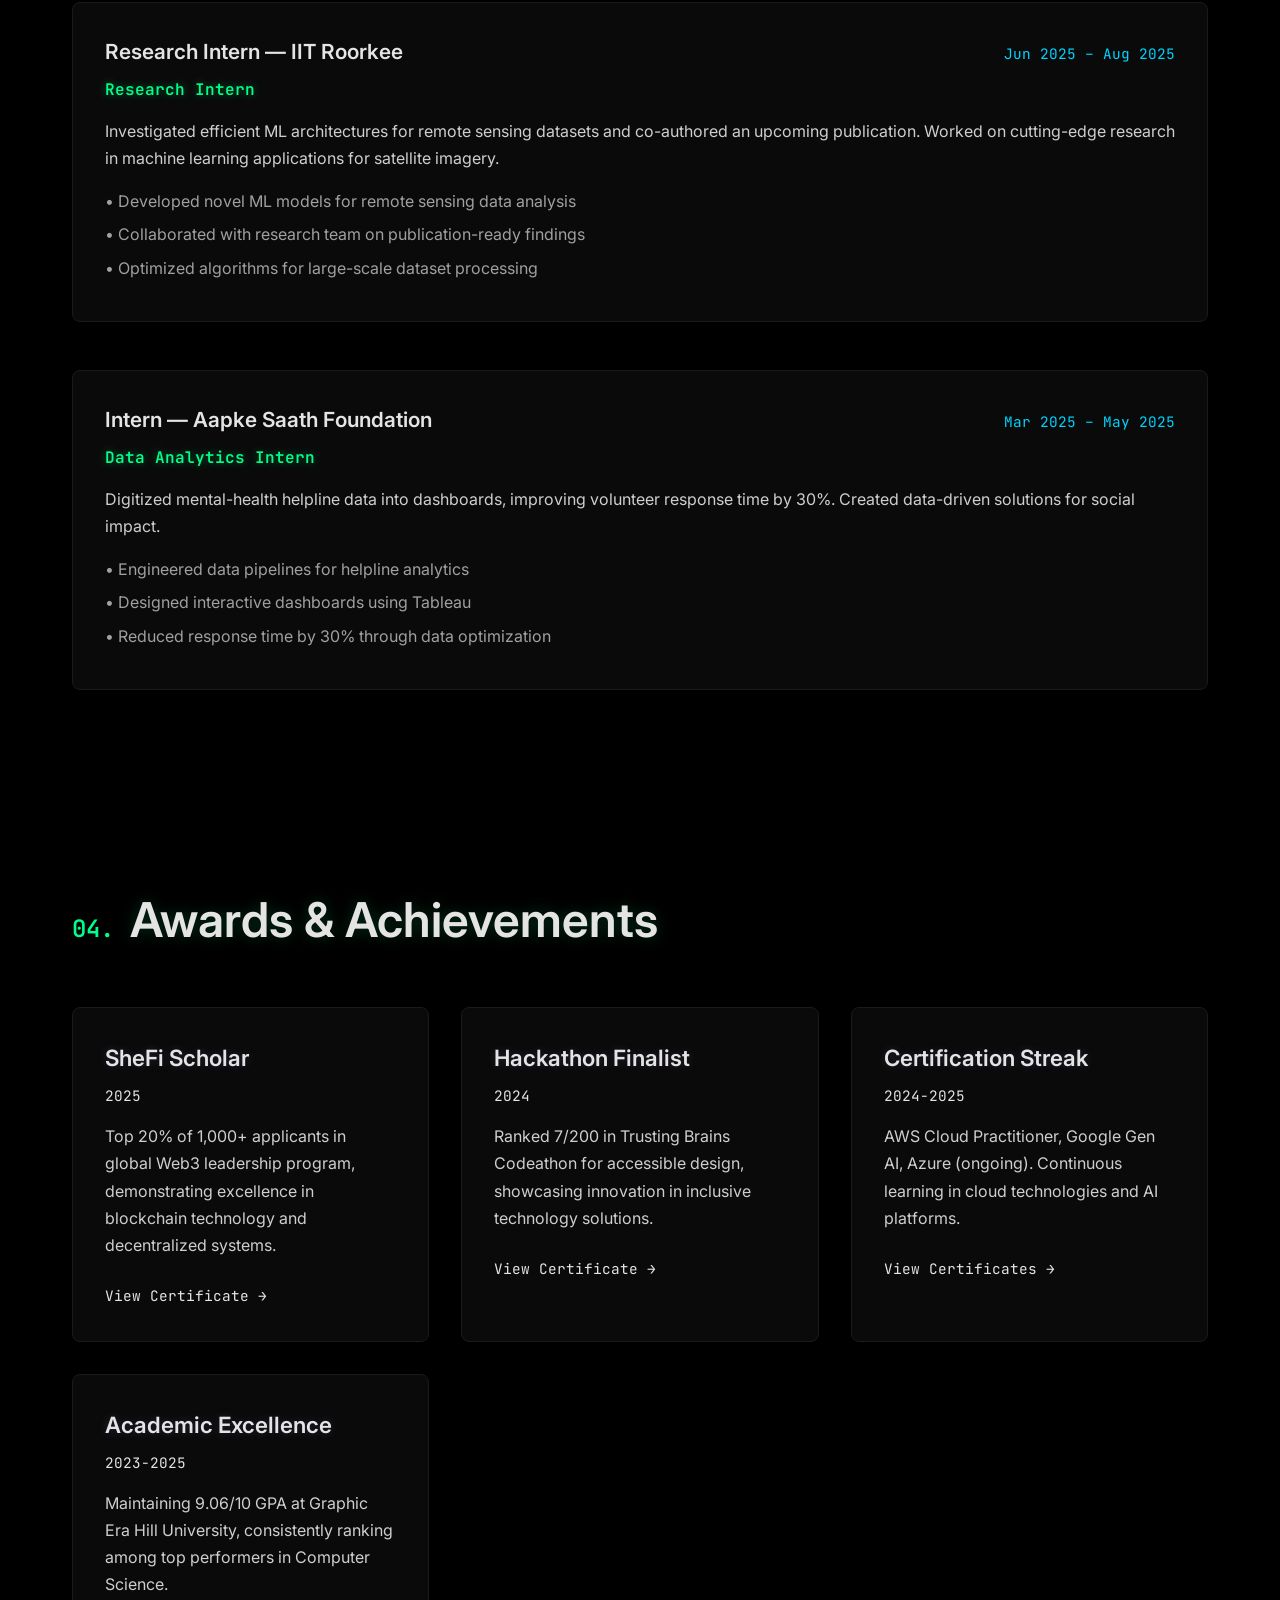
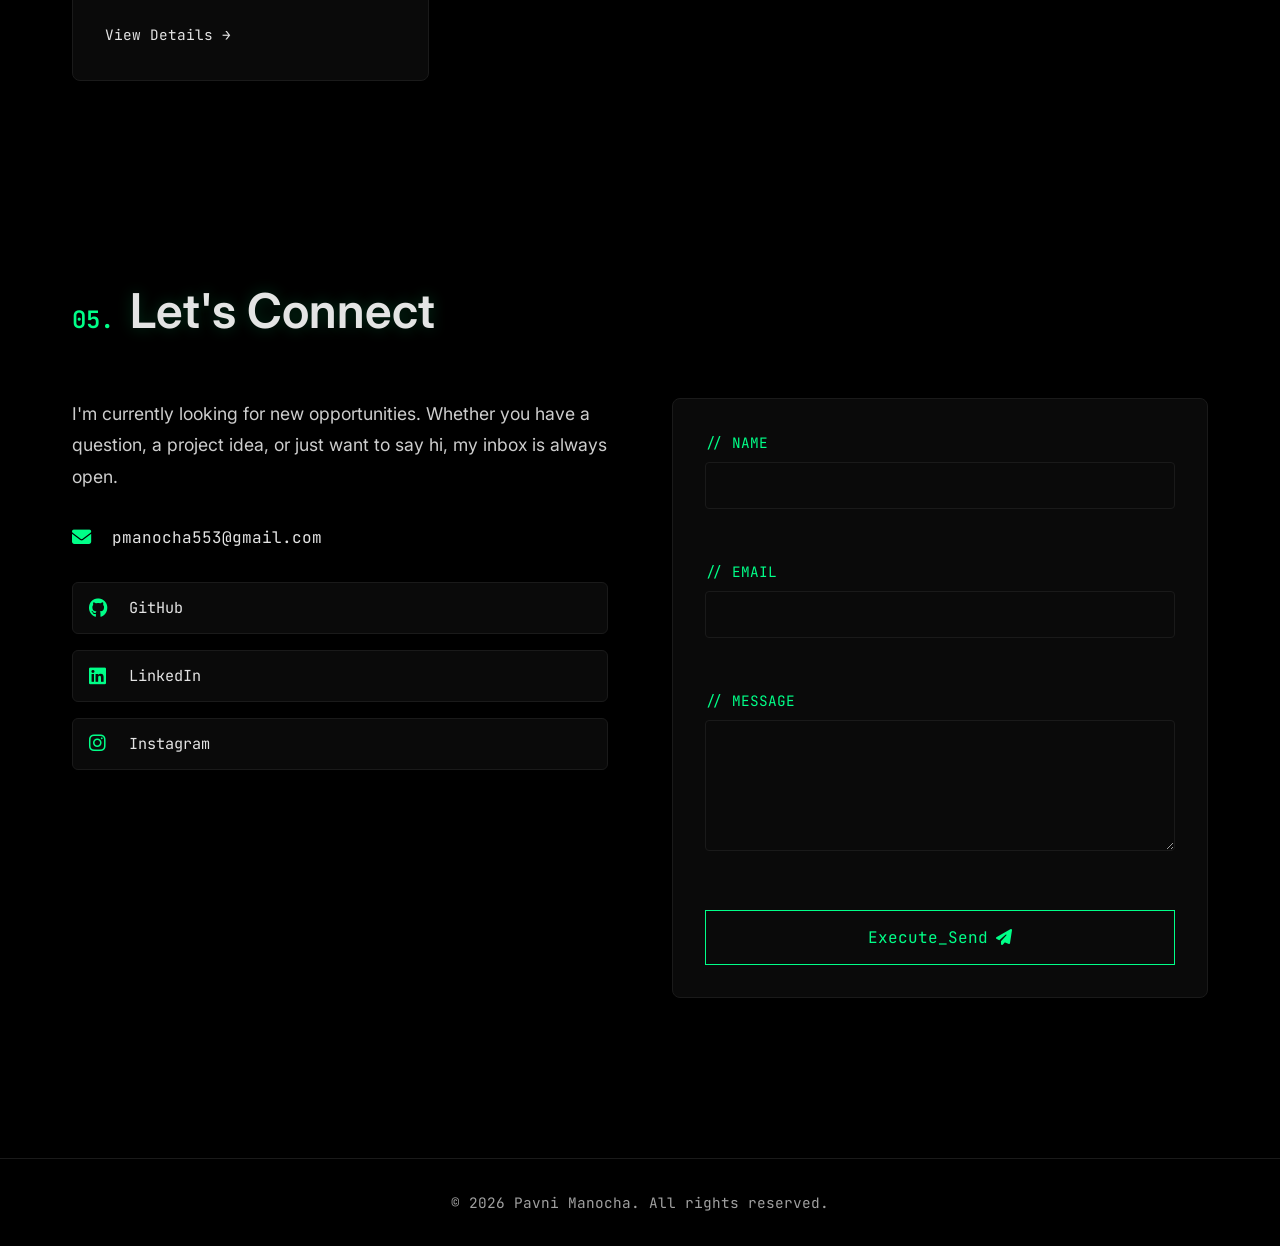
==== commit 6993c5ce: "initial updates" ====
--- a/index.html
+++ b/index.html
@@ -3,526 +3,694 @@
 <head>
     <meta charset="UTF-8">
     <meta name="viewport" content="width=device-width, initial-scale=1.0">
-    <title>Pavni Manocha | Professional Portfolio</title>
+    <title>Pavni Manocha | Portfolio</title>
     <link rel="stylesheet" href="css/style.css">
     <link rel="preconnect" href="https://fonts.googleapis.com">
     <link rel="preconnect" href="https://fonts.gstatic.com" crossorigin>
-    <link href="https://fonts.googleapis.com/css2?family=Montserrat:wght@400;700&display=swap" rel="stylesheet">
+    <link href="https://fonts.googleapis.com/css2?family=JetBrains+Mono:wght@400;500;600;700&family=Inter:wght@400;500;600&display=swap" rel="stylesheet">
     <link rel="stylesheet" href="https://cdnjs.cloudflare.com/ajax/libs/font-awesome/6.4.2/css/all.min.css">
     <style>
-        :root {
-            --primary: #232946;
-            --accent: #FEC260;
-            --background: #F4F6FB;
-            --card-bg: #fff;
-            --text: #232946;
-            --gray: #B8C1EC;
-        }
-        html { scroll-behavior: smooth; }
-        body { font-family: 'Montserrat', Arial, sans-serif; background: var(--background); color: var(--text); }
-        .section-title { display: flex; align-items: center; gap: 0.7rem; font-size: 1.7rem; font-weight: 700; letter-spacing: 1px; }
-        .section-title i { color: var(--primary); font-size: 1.4em; }
-        .about-text { font-size: 1.18rem; color: var(--secondary); margin: 1.2rem 0 0.7rem 0; }
-        /* HERO BACKGROUND */
-        .hero-bg {
-            position: relative;
-            min-height: 100vh;
-            display: flex;
-            align-items: center;
-            justify-content: center;
-            background-image: linear-gradient(120deg,rgba(35,41,70,0.65) 0%,rgba(35,41,70,0.25) 100%), url('assets/profile.jpg');
-            background-size: cover;
-            background-position: center;
-            background-repeat: no-repeat;
-            box-shadow: 0 4px 32px rgba(35,41,70,0.10);
-            border-radius: 0 0 32px 32px;
-            overflow: hidden;
-        }
-        .hero-overlay {
-            position: absolute;
-            top: 0; left: 0; width: 100%; height: 100%;
-            background: linear-gradient(120deg,rgba(35,41,70,0.65) 0%,rgba(35,41,70,0.25) 100%);
-            z-index: 1;
-        }
-        .hero-content {
-            position: relative;
-            z-index: 2;
-            text-align: center;
-            color: #fff;
-            width: 100%;
-            max-width: 700px;
-            margin: 0 auto;
-            padding: 2.5rem 1.5rem;
-            display: flex;
-            flex-direction: column;
-            align-items: center;
-            justify-content: center;
-        }
-        .hero-name {
-            font-family: 'Montserrat', Arial, sans-serif;
-            font-size: 3rem;
-            font-weight: 900;
-            letter-spacing: 2px;
-            margin-bottom: 0.7rem;
-            text-shadow: 0 2px 12px rgba(35,41,70,0.18);
-        }
-        .hero-title {
-            font-size: 1.5rem;
-            font-weight: 600;
-            color: #FEC260;
-            margin-bottom: 0.5rem;
-        }
-        .hero-location {
-            font-size: 1.1rem;
-            color: #e0e0e0;
-            margin-bottom: 1.2rem;
-        }
-        .hero-contact {
-            font-size: 1.1rem;
-            color: #e0e0e0;
-            margin-bottom: 1.2rem;
-        }
-        .hero-socials {
-            display: flex;
-            gap: 1.2rem;
-            margin-top: 1.2rem;
-        }
-        .hero-socials a {
-            color: #fff;
-            font-size: 2rem;
-            transition: color 0.2s, transform 0.2s;
-        }
-        .hero-socials a:hover {
-            color: #4F8CFF;
-            transform: scale(1.15);
-        }
-        /* CONTACT SECTION */
-        #contact {
-            display: flex;
-            flex-direction: column;
-            align-items: center;
-            justify-content: center;
-            min-height: 60vh;
-            background: linear-gradient(120deg, #F4F6FB 60%, #4F8CFF11 100%);
-            border-radius: 32px;
-            box-shadow: 0 2px 16px rgba(35,41,70,0.10);
-            margin-bottom: 2rem;
-        }
-        .contact-card {
-            background: var(--card-bg);
-            border-radius: 18px;
-            box-shadow: 0 2px 16px rgba(35,41,70,0.10);
-            padding: 2.5rem 2rem 2rem 2rem;
-            max-width: 420px;
-            width: 100%;
-            margin: 0 auto;
-            text-align: center;
-            position: relative;
-        }
-        .contact-card h2 {
-            font-size: 2rem;
-            font-weight: 800;
-            color: var(--primary);
-            margin-bottom: 0.5rem;
-        }
-        .contact-card p {
-            color: var(--primary);
-            font-size: 1.1rem;
-            margin-bottom: 1.2rem;
-        }
-        .contact-form {
-            display: flex;
-            flex-direction: column;
-            gap: 1rem;
-            margin-bottom: 1.2rem;
-        }
-        .contact-form input, .contact-form textarea {
-            padding: 0.8rem;
-            border-radius: 8px;
-            border: 1.5px solid var(--gray);
-            font-size: 1rem;
-            background: var(--background);
-            transition: border 0.2s;
-        }
-        .contact-form input:focus, .contact-form textarea:focus {
-            border: 1.5px solid var(--accent);
-            outline: none;
-        }
-        .contact-form button {
-            background: var(--accent);
-            color: var(--primary);
-            border: none;
-            border-radius: 8px;
-            padding: 0.7rem 1.5rem;
-            font-size: 1.1rem;
-            font-weight: 700;
-            cursor: pointer;
-            transition: background 0.2s, box-shadow 0.2s;
-            box-shadow: 0 1px 4px rgba(30,40,60,0.07);
-            margin-top: 0.5rem;
-        }
-        .contact-form button:hover {
-            background: var(--primary);
-            color: #fff;
-        }
-        .contact-social {
-            margin-top: 1.2rem;
-        }
-        .contact-social a {
-            color: var(--primary);
-            background: var(--background);
+        * {
+            cursor: none !important;
+        }
+        .custom-cursor {
+            width: 20px;
+            height: 20px;
+            border: 2px solid var(--terminal-green);
             border-radius: 50%;
-            margin: 0 0.3rem;
-            font-size: 1.3rem;
-            width: 38px; height: 38px; line-height: 38px; display: inline-block;
-            transition: background 0.2s, color 0.2s, transform 0.2s;
-        }
-        .contact-social a:hover {
-            background: var(--accent);
-            color: #fff;
-            transform: scale(1.13);
-        }
-        @media (max-width: 700px) {
-            .hero-bg { min-height: 60vh; }
-            .hero-name { font-size: 2rem; }
-            .hero-title { font-size: 1.1rem; }
-            .contact-card { padding: 1.2rem 0.5rem; }
-        }
-        .section {
-            max-width: 1100px;
-            margin: 3rem auto;
-            background: var(--card-bg);
-            border-radius: 24px;
-            box-shadow: 0 2px 16px rgba(35,41,70,0.10);
-            padding: 2.5rem 2rem;
-        }
-        .section-heading {
-            font-size: 2rem;
-            font-weight: 800;
-            color: var(--primary);
-            margin-bottom: 1.2rem;
-            display: flex;
-            align-items: center;
-            gap: 0.7rem;
-        }
-        .card-grid {
-            display: grid;
-            grid-template-columns: repeat(auto-fit, minmax(320px, 1fr));
-            gap: 2rem;
-        }
-        .about-card {
-            display: flex;
-            align-items: center;
-            gap: 2.5rem;
-            flex-wrap: wrap;
-            justify-content: center;
-        }
-        .about-photo {
-            width: 120px;
-            height: 120px;
+            position: fixed;
+            pointer-events: none;
+            z-index: 9999;
+            transition: transform 0.1s ease;
+            box-shadow: 0 0 10px var(--terminal-green);
+        }
+        .custom-cursor-dot {
+            width: 4px;
+            height: 4px;
+            background: var(--terminal-green);
             border-radius: 50%;
-            object-fit: cover;
-            border: 4px solid var(--card-bg);
-            box-shadow: 0 2px 12px rgba(35,41,70,0.18);
-        }
-        .exp-card, .project-card, .edu-card {
-            background: var(--background);
-            border-radius: 18px;
-            box-shadow: 0 1px 8px rgba(35,41,70,0.07);
-            padding: 2rem 1.5rem;
-            transition: box-shadow 0.2s, transform 0.2s;
-            display: flex;
-            flex-direction: column;
-            gap: 0.7rem;
-        }
-        .exp-card:hover, .project-card:hover, .edu-card:hover {
-            box-shadow: 0 4px 24px rgba(79,140,255,0.13);
-            transform: translateY(-4px) scale(1.02);
-        }
-        .exp-role, .edu-degree {
-            font-weight: 600;
-            color: var(--accent);
-        }
-        .exp-date, .edu-date {
-            font-size: 0.95rem;
-            color: #888;
-        }
-        .skills-badges {
-            display: flex;
-            flex-wrap: wrap;
-            gap: 0.7rem;
-            margin-top: 1.2rem;
-        }
-        .skill-badge {
-            background: var(--gray);
-            color: var(--primary);
-            border-radius: 20px;
-            padding: 0.4rem 1.1rem;
-            font-size: 1rem;
-            font-weight: 500;
-            box-shadow: 0 1px 4px rgba(30,40,60,0.07);
-            transition: background 0.2s, color 0.2s;
-        }
-        .skill-badge:hover {
-            background: var(--accent);
-            color: #fff;
-        }
-        .fade-in {
-            opacity: 0;
-            transform: translateY(40px);
-            animation: fadeInUp 1.1s cubic-bezier(.23,1.01,.32,1) 0.1s both;
-        }
-        @keyframes fadeInUp {
-            from { opacity: 0; transform: translateY(40px); }
-            to { opacity: 1; transform: translateY(0); }
-        }
-        @media (max-width: 900px) {
-            .section { padding: 1.2rem 0.7rem; }
-            .about-card { flex-direction: column; gap: 1.2rem; }
-        }
-        @media (max-width: 700px) {
-            .section { padding: 0.7rem 0.2rem; }
-            .card-grid { grid-template-columns: 1fr; }
-            .about-photo { width: 80px; height: 80px; }
-        }
-        .responsive-contact {
-            max-width: 420px;
-            width: 100%;
-            margin: 0 auto;
-            padding: 2.5rem 2rem 2rem 2rem;
-            box-sizing: border-box;
-        }
-        @media (max-width: 600px) {
-            .responsive-contact {
-                padding: 1.2rem 0.5rem;
-                min-width: 0;
-                max-width: 98vw;
-            }
-            .contact-form input, .contact-form textarea {
-                font-size: 1rem;
-            }
+            position: fixed;
+            pointer-events: none;
+            z-index: 9999;
+            transition: transform 0.05s ease;
+        }
+        a:hover ~ .custom-cursor,
+        button:hover ~ .custom-cursor {
+            transform: scale(1.5);
         }
     </style>
 </head>
 <body>
-    <nav class="main-nav">
-        <a href="#hero">Home</a>
-        <a href="#about">About</a>
-        <a href="#experience">Experience</a>
-        <a href="#projects">Projects</a>
-        <a href="#skills">Skills</a>
-        <a href="#contact">Contact</a>
-        <span class="nav-social">
-            <a href="https://github.com/pmanocha07" target="_blank" title="GitHub"><i class="fab fa-github"></i></a>
-            <a href="https://linkedin.com/in/pavnimanocha" target="_blank" title="LinkedIn"><i class="fab fa-linkedin"></i></a>
-            <a href="https://instagram.com/pmanocha_07" target="_blank" title="Instagram"><i class="fab fa-instagram"></i></a>
-            <!-- <a href="https://twitter.com/pmanocha_07" target="_blank" title="Twitter"><i class="fab fa-twitter"></i></a> -->
-            <!-- <a href="https://www.facebook.com/pavni.manocha.9/" target="_blank" title="Facebook"><i class="fab fa-facebook"></i></a> -->
-        </span>
-    </nav>
-
-    <!-- Hero Section styled like shaq-portfolio.netlify.app -->
-    <div class="hero-bg" id="hero">
-        <div class="hero-overlay"></div>
-        <div class="hero-content">
-            <h1 class="hero-name">Pavni Manocha</h1>
-            <div class="hero-title">Software Engineer and Data Analyst</div>
-            <div class="hero-location">Bhimtal, India</div>
-            <div class="hero-contact">📞 +91 8532018298 &nbsp; | &nbsp; <a href="mailto:pmanocha553@gmail.com" style="color:#FEC260;">pmanaocha553@gmail.com</a></div>
-            <div class="hero-socials" style="margin-top:1.2rem;">
-                <a href="https://github.com/pmanocha07" target="_blank" title="GitHub"><i class="fab fa-github"></i></a>
-                <a href="https://linkedin.com/in/pavni-manocha" target="_blank" title="LinkedIn"><i class="fab fa-linkedin"></i></a>
-                <a href="https://instagram.com/pmanocha_07" target="_blank" title="Instagram"><i class="fab fa-instagram"></i></a>
-                <!-- <a href="https://x.com/pmanocha_07" target="_blank" title="X"><i class="fab fa-x-twitter"></i></a> -->
-                <!-- <a href="https://www.facebook.com/pavni.manocha.9/" target="_blank" title="Facebook"><i class="fab fa-facebook"></i></a> -->
+    <div class="custom-cursor"></div>
+    <div class="custom-cursor-dot"></div>
+    <div class="terminal-wrapper">
+        <div class="interactive-bg">
+            <canvas id="particleCanvas"></canvas>
+            <div class="grid-overlay"></div>
+        </div>
+        <nav class="terminal-nav">
+            <div class="nav-content">
+                <div class="nav-links">
+                    <a href="#about" class="nav-link">01 About</a>
+                    <a href="#projects" class="nav-link">02 Projects</a>
+                    <a href="#experience" class="nav-link">03 Experience</a>
+                    <a href="#awards" class="nav-link">04 Awards</a>
+                    <a href="#contact" class="nav-link">05 Contact</a>
+                </div>
             </div>
-        </div>
+            <div class="scroll-progress"></div>
+        </nav>
+
+        <main class="terminal-main">
+            <section class="hero-section" id="hero">
+                <div class="terminal-status">
+                    <span class="status-dot"></span>
+                    <span>System Online.</span>
+                    <span class="watching">Watching you...</span>
+                </div>
+                <div class="hero-content">
+                    <div class="terminal-prompt">
+                        <span class="prompt-user">pm@portfolio</span>
+                        <span class="prompt-separator">:</span>
+                        <span class="prompt-path">~</span>
+                        <span class="prompt-char">$</span>
+                    </div>
+                    <h1 class="hero-name">Pavni Manocha.</h1>
+                    <h2 class="hero-subtitle">Architecting Intelligence across AI, Data & Web.</h2>
+                    <div class="divider-line">|</div>
+                    <p class="hero-description">
+                        I engineer the convergence of Artificial Intelligence, Data Analytics, and Web Applications. 
+                        From ML-powered healthcare tools to scalable digital platforms, I build technology that thinks 
+                        and creates meaningful impact.
+                    </p>
+                    <div class="hero-actions">
+                        <a href="#projects" class="btn-terminal">Check out my work</a>
+                        <a href="assets/Pavni_Manocha_Resume.pdf" target="_blank" class="btn-terminal btn-secondary">Resume</a>
+                    </div>
+                </div>
+            </section>
+
+            <section id="about" class="section fade-in">
+                <div class="section-header">
+                    <span class="section-number">01.</span>
+                    <h2 class="section-title">About Me</h2>
+                </div>
+                <div class="about-content">
+                    <p class="about-text">
+                        I am a Computer Science student at Graphic Era Hill University (9.06/10 GPA) with a deep focus 
+                        on Artificial Intelligence, Machine Learning, and Web Development. My passion lies in the lab—fusing 
+                        algorithms with real-world applications to create intelligent systems and responsive digital ecosystems. 
+                        My background spans Full-Stack Engineering and Data Analytics, having worked on projects that deploy 
+                        scalable solutions. However, my primary work involves AI-ML Convergence. From building prediction models 
+                        for healthcare to developing data-driven web applications, I develop systems that learn, think, and act. 
+                        I don't just write code; I build intelligent interfaces between data and meaningful outcomes.
+                    </p>
+                    <div class="tech-stack">
+                        <p class="tech-title">Here are a few technologies I've been working with recently:</p>
+                        <div class="tech-grid">
+                            <div class="tech-item">Python</div>
+                            <div class="tech-item">Java</div>
+                            <div class="tech-item">C/C++</div>
+                            <div class="tech-item">HTML/CSS/JavaScript</div>
+                            <div class="tech-item">TensorFlow</div>
+                            <div class="tech-item">Scikit-learn</div>
+                            <div class="tech-item">Pandas</div>
+                            <div class="tech-item">NumPy</div>
+                            <div class="tech-item">Flask</div>
+                            <div class="tech-item">Git/GitHub</div>
+                            <div class="tech-item">AWS</div>
+                            <div class="tech-item">Azure</div>
+                            <div class="tech-item">GCP</div>
+                        </div>
+                    </div>
+                </div>
+            </section>
+
+            <section id="projects" class="section fade-in">
+                <div class="section-header">
+                    <span class="section-number">02.</span>
+                    <h2 class="section-title">Some Things I've Built</h2>
+                </div>
+                <div class="projects-grid">
+                    <article class="project-card">
+                        <div class="project-header">
+                            <h3 class="project-name">DiabeSure</h3>
+                            <div class="project-links">
+                                <a href="projects.html#diabesure" target="_blank" class="project-link">
+                                    <i class="fas fa-external-link-alt"></i>
+                                </a>
+                                <a href="https://github.com/pmanocha07/DiabeSure" target="_blank" class="project-link">
+                                    <i class="fab fa-github"></i>
+                                </a>
+                            </div>
+                        </div>
+                        <p class="project-description">
+                            An ML-powered diabetes prediction tool designed to improve screening workflows and early detection. 
+                            DiabeSure leverages advanced machine learning algorithms to analyze patient data and provide 
+                            intelligent risk assessments.
+                        </p>
+                        <div class="project-tags">
+                            <span>Python</span>
+                            <span>Scikit-learn</span>
+                            <span>Healthcare</span>
+                        </div>
+                    </article>
+
+                    <article class="project-card">
+                        <div class="project-header">
+                            <h3 class="project-name">bondEd</h3>
+                            <div class="project-links">
+                                <a href="projects.html#bonded" target="_blank" class="project-link">
+                                    <i class="fas fa-external-link-alt"></i>
+                                </a>
+                                <a href="https://github.com/pmanocha07" target="_blank" class="project-link">
+                                    <i class="fab fa-github"></i>
+                                </a>
+                            </div>
+                        </div>
+                        <p class="project-description">
+                            A personalized learning platform for students & parents with community-first UX. bondEd bridges 
+                            the gap between education and engagement through intelligent content delivery.
+                        </p>
+                        <div class="project-tags">
+                            <span>React</span>
+                            <span>Node</span>
+                            <span>Product</span>
+                        </div>
+                    </article>
+
+                    <article class="project-card">
+                        <div class="project-header">
+                            <h3 class="project-name">DineSwift</h3>
+                            <div class="project-links">
+                                <a href="projects.html#dineswift" target="_blank" class="project-link">
+                                    <i class="fas fa-external-link-alt"></i>
+                                </a>
+                                <a href="https://github.com/pmanocha07" target="_blank" class="project-link">
+                                    <i class="fab fa-github"></i>
+                                </a>
+                            </div>
+                        </div>
+                        <p class="project-description">
+                            A hybrid food ordering platform syncing remote ordering with on-premise kiosks. DineSwift 
+                            streamlines restaurant operations through intelligent order management.
+                        </p>
+                        <div class="project-tags">
+                            <span>Product</span>
+                            <span>Systems</span>
+                            <span>Azure</span>
+                        </div>
+                    </article>
+
+                    <article class="project-card">
+                        <div class="project-header">
+                            <h3 class="project-name">TuneNest</h3>
+                            <div class="project-links">
+                                <a href="projects.html#tunenest" target="_blank" class="project-link">
+                                    <i class="fas fa-external-link-alt"></i>
+                                </a>
+                                <a href="https://github.com/pmanocha07" target="_blank" class="project-link">
+                                    <i class="fab fa-github"></i>
+                                </a>
+                            </div>
+                        </div>
+                        <p class="project-description">
+                            A music recommendation microservice turning mood into curated playlists. TuneNest uses 
+                            advanced algorithms to understand user preferences and deliver personalized music experiences.
+                        </p>
+                        <div class="project-tags">
+                            <span>APIs</span>
+                            <span>Python</span>
+                            <span>LLMs</span>
+                        </div>
+                    </article>
+                </div>
+            </section>
+
+            <section id="experience" class="section fade-in">
+                <div class="section-header">
+                    <span class="section-number">03.</span>
+                    <h2 class="section-title">Where I've Worked</h2>
+                </div>
+                <div class="experience-list">
+                    <article class="experience-item">
+                        <div class="experience-header">
+                            <h3 class="experience-title">Research Intern — IIT Roorkee</h3>
+                            <span class="experience-date">Jun 2025 – Aug 2025</span>
+                        </div>
+                        <p class="experience-role">Research Intern</p>
+                        <p class="experience-description">
+                            Investigated efficient ML architectures for remote sensing datasets and co-authored an upcoming 
+                            publication. Worked on cutting-edge research in machine learning applications for satellite imagery.
+                        </p>
+                        <ul class="experience-contributions">
+                            <li>• Developed novel ML models for remote sensing data analysis</li>
+                            <li>• Collaborated with research team on publication-ready findings</li>
+                            <li>• Optimized algorithms for large-scale dataset processing</li>
+                        </ul>
+                    </article>
+
+                    <article class="experience-item">
+                        <div class="experience-header">
+                            <h3 class="experience-title">Intern — Aapke Saath Foundation</h3>
+                            <span class="experience-date">Mar 2025 – May 2025</span>
+                        </div>
+                        <p class="experience-role">Data Analytics Intern</p>
+                        <p class="experience-description">
+                            Digitized mental-health helpline data into dashboards, improving volunteer response time by 30%. 
+                            Created data-driven solutions for social impact.
+                        </p>
+                        <ul class="experience-contributions">
+                            <li>• Engineered data pipelines for helpline analytics</li>
+                            <li>• Designed interactive dashboards using Tableau</li>
+                            <li>• Reduced response time by 30% through data optimization</li>
+                        </ul>
+                    </article>
+                </div>
+            </section>
+
+            <section id="awards" class="section fade-in">
+                <div class="section-header">
+                    <span class="section-number">04.</span>
+                    <h2 class="section-title">Awards & Achievements</h2>
+                </div>
+                <div class="awards-grid">
+                    <article class="award-card">
+                        <h3 class="award-title">SheFi Scholar</h3>
+                        <span class="award-year">2025</span>
+                        <p class="award-description">
+                            Top 20% of 1,000+ applicants in global Web3 leadership program, demonstrating excellence in 
+                            blockchain technology and decentralized systems.
+                        </p>
+                        <a href="#" class="award-link">View Certificate →</a>
+                    </article>
+
+                    <article class="award-card">
+                        <h3 class="award-title">Hackathon Finalist</h3>
+                        <span class="award-year">2024</span>
+                        <p class="award-description">
+                            Ranked 7/200 in Trusting Brains Codeathon for accessible design, showcasing innovation in 
+                            inclusive technology solutions.
+                        </p>
+                        <a href="#" class="award-link">View Certificate →</a>
+                    </article>
+
+                    <article class="award-card">
+                        <h3 class="award-title">Certification Streak</h3>
+                        <span class="award-year">2024-2025</span>
+                        <p class="award-description">
+                            AWS Cloud Practitioner, Google Gen AI, Azure (ongoing). Continuous learning in cloud technologies 
+                            and AI platforms.
+                        </p>
+                        <a href="#" class="award-link">View Certificates →</a>
+                    </article>
+
+                    <article class="award-card">
+                        <h3 class="award-title">Academic Excellence</h3>
+                        <span class="award-year">2023-2025</span>
+                        <p class="award-description">
+                            Maintaining 9.06/10 GPA at Graphic Era Hill University, consistently ranking among top performers 
+                            in Computer Science.
+                        </p>
+                        <a href="#" class="award-link">View Details →</a>
+                    </article>
+                </div>
+            </section>
+
+            <section id="contact" class="section fade-in">
+                <div class="section-header">
+                    <span class="section-number">05.</span>
+                    <h2 class="section-title">Let's Connect</h2>
+                </div>
+                <div class="contact-container">
+                    <div class="contact-info">
+                        <p class="contact-intro">
+                            I'm currently looking for new opportunities. Whether you have a question, a project idea, or just want 
+                            to say hi, my inbox is always open.
+                        </p>
+                        <div class="contact-details">
+                            <div class="contact-detail-item">
+                                <i class="fas fa-envelope"></i>
+                                <a href="mailto:pmanocha553@gmail.com">pmanocha553@gmail.com</a>
+                            </div>
+                            <div class="contact-social">
+                                <a href="https://github.com/pmanocha07" target="_blank" class="social-link">
+                                    <i class="fab fa-github"></i>
+                                    <span>GitHub</span>
+                                </a>
+                                <a href="https://linkedin.com/in/pavni-manocha" target="_blank" class="social-link">
+                                    <i class="fab fa-linkedin"></i>
+                                    <span>LinkedIn</span>
+                                </a>
+                                <a href="https://instagram.com/pmanocha_07" target="_blank" class="social-link">
+                                    <i class="fab fa-instagram"></i>
+                                    <span>Instagram</span>
+                                </a>
+                            </div>
+                        </div>
+                    </div>
+                <form class="contact-form" id="contactForm" action="https://formsubmit.co/pmanocha553@gmail.com" method="POST">
+                    <input type="text" name="_honey" style="display:none">
+                    <input type="hidden" name="_captcha" value="false">
+                    <input type="hidden" name="_next" value="#contact">
+                    <div class="form-group">
+                        <label for="contact-name">// NAME</label>
+                        <input type="text" name="name" id="contact-name" required>
+                        <span class="form-error"></span>
+                    </div>
+                    <div class="form-group">
+                        <label for="contact-email">// EMAIL</label>
+                        <input type="email" name="email" id="contact-email" required>
+                        <span class="form-error"></span>
+                    </div>
+                    <div class="form-group">
+                        <label for="contact-message">// MESSAGE</label>
+                        <textarea name="message" id="contact-message" rows="5" required></textarea>
+                        <span class="form-error"></span>
+                    </div>
+                    <button type="submit" class="btn-terminal btn-submit">
+                        <span class="btn-text">Execute_Send</span>
+                        <i class="fas fa-paper-plane"></i>
+                        <span class="btn-loading" style="display: none;">
+                            <i class="fas fa-spinner fa-spin"></i> Sending...
+                        </span>
+                    </button>
+                    <div class="form-success" style="display: none;">
+                        <i class="fas fa-check-circle"></i> Message sent successfully!
+                    </div>
+                </form>
+                </div>
+            </section>
+        </main>
+
+        <footer class="terminal-footer">
+            <p>© <span id="year"></span> Pavni Manocha. All rights reserved.</p>
+        </footer>
     </div>
 
-    <!-- About Section -->
-    <section id="about" class="section about-section fade-in slide-in-left">
-        <div class="about-card" style="display: flex; align-items: center; gap: 2.5rem;">
-            <img src="assets/circle.jpg" alt="Profile Photo" class="about-photo" style="flex-shrink: 0; width: 140px; height: 140px; border-radius: 50%; object-fit: cover; box-shadow: 0 2px 12px rgba(79,140,255,0.10);">
-            <div style="flex: 1;">
-                <h2 class="section-heading">About</h2>
-                <p class="about-text">Hi, I'm Pavni Manocha, a driven Computer Science student specializing in AI and ML. I love turning data into insights and ideas into real-world solutions. My goal is to use technology to make a positive impact, whether through innovative projects or collaborative teamwork.</p>
-            </div>
-        </div>
-    </section>
-
-    <!-- Experience Section -->
-    <section id="experience" class="section fade-in slide-in-right">
-        <h2 class="section-heading"><i class="fas fa-briefcase"></i> Experience</h2>
-        <div class="timeline">
-            <div class="timeline-item">
-                <a href="experience.html#iitr" class="timeline-link">
-                    <div class="timeline-dot"></div>
-                    <div class="timeline-content">
-                        <span class="timeline-title">Research Intern, IIT Roorkee</span>
-                        <span class="timeline-date">Jun 2025 – Aug 2025</span>
-                        <span class="timeline-location">Roorkee, Uttarakhand</span>
-                    </div>
-                </a>
-            </div>
-            <div class="timeline-item">
-                <a href="experience.html#aapke-saath" class="timeline-link">
-                    <div class="timeline-dot"></div>
-                    <div class="timeline-content">
-                        <span class="timeline-title">Intern, Aapke Saath Foundation</span>
-                        <span class="timeline-date">Mar 2025 – May 2025</span>
-                        <span class="timeline-location">Bareilly, Uttar Pradesh</span>
-                    </div>
-                </a>
-            </div>
-        </div>
-    </section>
-
-    <!-- Projects Section -->
-    <section id="projects" class="section fade-in slide-in-left">
-        <h2 class="section-heading"><i class="fas fa-folder-open"></i> Projects</h2>
-        <div class="project-showcase">
-            <a class="project-card-showcase" href="projects.html#diabesure">
-                <img src="assets/diab.jpg" alt="DiabeSure" />
-                <div class="project-card-title">DiabeSure</div>
-                <div class="project-card-tagline">Diabetes Prediction Model</div>
-            </a>
-            <a class="project-card-showcase" href="projects.html#bonded">
-                <img src="assets/bonded.jpg" alt="bondEd" />
-                <div class="project-card-title">bondEd</div>
-                <div class="project-card-tagline">EdTech Platform</div>
-            </a>
-            <a class="project-card-showcase" href="projects.html#dineswift">
-                <img src="assets/dineswift.png" alt="DineSwift" />
-                <div class="project-card-title">DineSwift</div>
-                <div class="project-card-tagline">Remote & Onsite Food Ordering</div>
-            </a>
-            <a class="project-card-showcase" href="projects.html#tunenest">
-                <img src="assets/TuneNest.jpg" alt="TuneNest" />
-                <div class="project-card-title">TuneNest</div>
-                <div class="project-card-tagline">Music Recommendation Platform</div>
-            </a>
-        </div>
-    </section>
-
-    <!-- Skills Section -->
-    <section id="skills" class="section fade-in slide-in-right">
-        <h2 class="section-heading"><i class="fas fa-tools"></i> Skills & Certifications</h2>
-        <ul>
-            <li><strong>Programming Languages:</strong> Python, Java, C/C++, R, HTML, CSS, JavaScript</li><br>
-            <li><strong>Tools & Platforms:</strong> VS Code, Git, GitHub, AWS, Azure, GCP, Raspberry Pi</li><br>
-            <li><strong>Libraries/Frameworks:</strong> TensorFlow, Scikit-learn, Pandas, Numpy, Matplotlib, Seaborn, gsb12</li><br>
-            <li><strong>ML Algorithms:</strong> KNN, K-Means, Regression (Linear, Logistic), Random Forest</li><br>
-            <li><strong>Certifications & Training:</strong> e-Sherif Scholar (Season 14, Full Scholarship), Google India's Explore ML Program, Stanford's Code in Place 2025, 7th/200 in Codeathon by Trusting Brains</li><br>
-            <li><strong>Languages:</strong> English (fluent), Hindi (fluent), French (beginner)</li><br>
-        </ul>
-    </section>
-
-    <!-- Honors & Highlights Section -->
-    <section id="honors" class="section fade-in slide-in-left">
-        <h2 class="section-heading"><i class="fas fa-award"></i>Honors & Highlights</h2>
-        <ul class="achievements-list">
-            <li><i class="fas fa-graduation-cap"></i> <strong>SheFi Scholar</strong> <span>Top 20% of 1,000+ applicants, Web3 Leadership</span></li>
-            <li><i class="fas fa-trophy"></i> <strong>Codeathon Finalist</strong> <span>Ranked 7th/200 (Trusting Brains)</span></li>
-            <li><i class="fas fa-certificate"></i> <strong>Certifications</strong> <span>AWS Cloud Practitioner, Google Gen AI, Deloitte Data Analytics Virtual Lab Simulation (Forage), Azure (ongoing)</span></li>
-            <li><i class="fas fa-users"></i> <strong>Leadership</strong> <span>Women Techmakers, WeCode</span></li>
-        </ul>
-        <a href="honors.html" class="see-all-link">See all achievements</a>
-    </section>
-
-    <!-- Education Section -->
-    <section id="education" class="section fade-in slide-in-right">
-        <h2 class="section-heading"><i class="fas fa-graduation-cap"></i> Education</h2>
-        <div class="card-grid">
-            <div class="edu-card">
-                <h3>B.Tech in Computer Science (AI & ML) | GPA: 9.06/10</h3>
-                <span class="edu-degree">Graphic Era Hill University</span>
-                <span class="edu-date">Aug 2023 – Jun 2027</span>
-                <span class="edu-date">Bhimtal, Uttarakhand</span>
-            </div>
-            <div class="edu-card">
-                <h3>Intermediate: 88%</h3>
-                <span class="edu-degree">Hartmann College</span>
-                <span class="edu-date">Jun 2021 – Mar 2023</span>
-                <span class="edu-date">Bareilly, Uttar Pradesh</span>
-            </div>
-            <div class="edu-card">
-                <h3>Matriculation: 93%</h3>
-                <span class="edu-degree">Hartmann College</span>
-                <span class="edu-date">Jun 2019 – Mar 2021</span>
-                <span class="edu-date">Bareilly, Uttar Pradesh</span>
-            </div>
-        </div>
-    </section>
-
-    <!-- Contact Section -->
-    <section id="contact" class="section fade-in slide-in-left">
-      <div class="contact-unified-card">
-        <div class="contact-profile-card">
-          <img src="assets/profile.jpg" alt="Pavni Manocha" class="contact-profile-pic">
-          <div class="contact-profile-details">
-            <h2>Let's Connect!</h2>
-            <p class="contact-cta">I'm always open to new opportunities, collaborations, or just a friendly chat. Reach out and let's make something amazing together!</p>
-          </div>
-        </div>
-        <form class="contact-form" id="contactForm" action="https://formsubmit.co/pmanocha553@gmail.com" method="POST" autocomplete="on">
-          <!-- Honeypot field for spam prevention -->
-          <input type="text" name="_honey" style="display:none">
-          <!-- Disable CAPTCHA -->
-          <input type="hidden" name="_captcha" value="false">
-          <!-- Redirect to thank you message -->
-          <input type="hidden" name="_next" value="#thankyou-contact">
-          <div class="floating-label-group">
-            <input type="text" name="name" id="contact-name" class="floating-input" placeholder=" " required>
-            <label for="contact-name">Your Name</label>
-          </div>
-          <div class="floating-label-group">
-            <input type="email" name="email" id="contact-email" class="floating-input" placeholder=" " required>
-            <label for="contact-email">Your Email</label>
-          </div>
-          <div class="floating-label-group">
-            <textarea name="message" id="contact-message" class="floating-input" placeholder=" " rows="4" required></textarea>
-            <label for="contact-message">Your Message</label>
-          </div>
-          <button type="submit"><i class="fas fa-paper-plane"></i> Send Message</button>
-        </form>
-        <div class="contact-method contact-email" style="margin-top:1.2rem;">
-          <span class="contact-icon animated-icon"><i class="fas fa-envelope"></i></span>
-          <a href="mailto:pmanocha553@gmail.com">pmanocha553@gmail.com</a>
-        </div>
-        <div class="contact-method contact-socials" style="margin-top:0.5rem;">
-          <span class="contact-icon animated-icon"><i class="fas fa-share-alt"></i></span>
-          <a href="https://linkedin.com/in/pavni-manocha" target="_blank" title="LinkedIn"><i class="fab fa-linkedin"></i></a>
-          <a href="https://github.com/pmanocha07" target="_blank" title="GitHub"><i class="fab fa-github"></i></a>
-          <a href="https://instagram.com/pmanocha_07" target="_blank" title="Instagram"><i class="fab fa-instagram"></i></a>
-        </div>
-      </div>
-      <div id="thankyou-contact" class="thankyou-message" style="display:none;">
-        <i class="fas fa-check-circle"></i> Thank you for reaching out! I'll get back to you soon.
-      </div>
-    </section>
-
     <script>
-    // Minimal fade-in on scroll for .fade-in sections
-    document.addEventListener('DOMContentLoaded', function() {
-      const faders = document.querySelectorAll('.fade-in');
-      const appearOptions = { threshold: 0.15, rootMargin: '0px 0px -40px 0px' };
-      const appearOnScroll = new IntersectionObserver(function(entries, observer) {
-        entries.forEach(entry => {
-          if (!entry.isIntersecting) return;
-          entry.target.classList.add('visible');
-          observer.unobserve(entry.target);
-        });
-      }, appearOptions);
-      faders.forEach(fader => { appearOnScroll.observe(fader); });
-    });
-
-    // Show thank you message after form submission (client-side fallback)
-    document.getElementById('contactForm').addEventListener('submit', function(e) {
-      setTimeout(function() {
-        document.querySelector('.contact-form').style.display = 'none';
-        document.getElementById('thankyou-contact').style.display = 'block';
-      }, 500); // Wait for formsubmit to redirect
-    });
+        // Interactive Particle Background
+        const canvas = document.getElementById('particleCanvas');
+        const ctx = canvas.getContext('2d');
+        
+        function resizeCanvas() {
+            canvas.width = window.innerWidth;
+            canvas.height = window.innerHeight;
+        }
+        resizeCanvas();
+        window.addEventListener('resize', resizeCanvas);
+
+        const particles = [];
+        const particleCount = 50;
+
+        class Particle {
+            constructor() {
+                this.x = Math.random() * canvas.width;
+                this.y = Math.random() * canvas.height;
+                this.vx = (Math.random() - 0.5) * 0.5;
+                this.vy = (Math.random() - 0.5) * 0.5;
+                this.radius = Math.random() * 2 + 1;
+            }
+
+            update() {
+                this.x += this.vx;
+                this.y += this.vy;
+
+                if (this.x < 0 || this.x > canvas.width) this.vx *= -1;
+                if (this.y < 0 || this.y > canvas.height) this.vy *= -1;
+            }
+
+            draw() {
+                ctx.beginPath();
+                ctx.arc(this.x, this.y, this.radius, 0, Math.PI * 2);
+                ctx.fillStyle = 'rgba(0, 255, 65, 0.3)';
+                ctx.fill();
+            }
+        }
+
+        for (let i = 0; i < particleCount; i++) {
+            particles.push(new Particle());
+        }
+
+        function connectParticles() {
+            for (let i = 0; i < particles.length; i++) {
+                for (let j = i + 1; j < particles.length; j++) {
+                    const dx = particles[i].x - particles[j].x;
+                    const dy = particles[i].y - particles[j].y;
+                    const distance = Math.sqrt(dx * dx + dy * dy);
+
+                    if (distance < 150) {
+                        ctx.beginPath();
+                        ctx.strokeStyle = `rgba(0, 255, 65, ${0.2 * (1 - distance / 150)})`;
+                        ctx.lineWidth = 0.5;
+                        ctx.moveTo(particles[i].x, particles[i].y);
+                        ctx.lineTo(particles[j].x, particles[j].y);
+                        ctx.stroke();
+                    }
+                }
+            }
+        }
+
+        function animate() {
+            ctx.clearRect(0, 0, canvas.width, canvas.height);
+            
+            particles.forEach(particle => {
+                particle.update();
+                particle.draw();
+            });
+            
+            connectParticles();
+            requestAnimationFrame(animate);
+        }
+        animate();
+
+        // Mouse interaction for particles
+        let particleMouseX = 0, particleMouseY = 0;
+        document.addEventListener('mousemove', (e) => {
+            particleMouseX = e.clientX;
+            particleMouseY = e.clientY;
+            
+            particles.forEach((particle, i) => {
+                const dx = particleMouseX - particle.x;
+                const dy = particleMouseY - particle.y;
+                const distance = Math.sqrt(dx * dx + dy * dy);
+                
+                if (distance < 100) {
+                    const force = (100 - distance) / 100;
+                    particle.vx -= (dx / distance) * force * 0.02;
+                    particle.vy -= (dy / distance) * force * 0.02;
+                }
+            });
+        });
+
+        // Year update
+        document.getElementById('year').textContent = new Date().getFullYear();
+
+        // Smooth scrolling with offset
+        document.querySelectorAll('a[href^="#"]').forEach(anchor => {
+            anchor.addEventListener('click', function (e) {
+                e.preventDefault();
+                const target = document.querySelector(this.getAttribute('href'));
+                if (target) {
+                    const offset = 80;
+                    const targetPosition = target.getBoundingClientRect().top + window.pageYOffset - offset;
+                    window.scrollTo({
+                        top: targetPosition,
+                        behavior: 'smooth'
+                    });
+                }
+            });
+        });
+
+        // Active nav link on scroll
+        const sections = document.querySelectorAll('.section');
+        const navLinks = document.querySelectorAll('.nav-link');
+        
+        function updateActiveNav() {
+            let current = '';
+            sections.forEach(section => {
+                const sectionTop = section.getBoundingClientRect().top;
+                const sectionHeight = section.clientHeight;
+                if (sectionTop <= 100 && sectionTop + sectionHeight > 100) {
+                    current = section.getAttribute('id');
+                }
+            });
+
+            navLinks.forEach(link => {
+                link.classList.remove('active');
+                if (link.getAttribute('href') === `#${current}`) {
+                    link.classList.add('active');
+                }
+            });
+        }
+
+        window.addEventListener('scroll', updateActiveNav);
+        updateActiveNav();
+
+        // Scroll progress indicator
+        const scrollProgress = document.querySelector('.scroll-progress');
+        window.addEventListener('scroll', () => {
+            const windowHeight = document.documentElement.scrollHeight - document.documentElement.clientHeight;
+            const scrolled = (window.scrollY / windowHeight) * 100;
+            if (scrollProgress) {
+                scrollProgress.style.width = scrolled + '%';
+            }
+        });
+
+        // Intersection Observer for fade-in animations
+        const observerOptions = {
+            threshold: 0.1,
+            rootMargin: '0px 0px -50px 0px'
+        };
+
+        const observer = new IntersectionObserver((entries) => {
+            entries.forEach(entry => {
+                if (entry.isIntersecting) {
+                    entry.target.classList.add('visible');
+                }
+            });
+        }, observerOptions);
+
+        document.querySelectorAll('.fade-in').forEach(el => {
+            observer.observe(el);
+        });
+
+        // Typing effect for status
+        const watching = document.querySelector('.watching');
+        if (watching) {
+            const text = watching.textContent;
+            watching.textContent = '';
+            let i = 0;
+            const typeWriter = () => {
+                if (i < text.length) {
+                    watching.textContent += text.charAt(i);
+                    i++;
+                    setTimeout(typeWriter, 100);
+                }
+            };
+            setTimeout(typeWriter, 1000);
+        }
+
+        // Custom Cursor
+        const customCursor = document.querySelector('.custom-cursor');
+        const customCursorDot = document.querySelector('.custom-cursor-dot');
+        let cursorMouseX = 0, cursorMouseY = 0;
+        let cursorX = 0, cursorY = 0;
+
+        document.addEventListener('mousemove', (e) => {
+            cursorMouseX = e.clientX;
+            cursorMouseY = e.clientY;
+        });
+
+        function animateCursor() {
+            cursorX += (cursorMouseX - cursorX) * 0.1;
+            cursorY += (cursorMouseY - cursorY) * 0.1;
+            
+            if (customCursor) {
+                customCursor.style.left = cursorX - 10 + 'px';
+                customCursor.style.top = cursorY - 10 + 'px';
+            }
+            
+            if (customCursorDot) {
+                customCursorDot.style.left = cursorMouseX - 2 + 'px';
+                customCursorDot.style.top = cursorMouseY - 2 + 'px';
+            }
+            
+            requestAnimationFrame(animateCursor);
+        }
+        animateCursor();
+
+        // Cursor hover effects
+        document.querySelectorAll('a, button, input, textarea').forEach(el => {
+            el.addEventListener('mouseenter', () => {
+                if (customCursor) {
+                    customCursor.style.transform = 'scale(1.5)';
+                    customCursor.style.borderColor = 'var(--terminal-cyan)';
+                }
+            });
+            el.addEventListener('mouseleave', () => {
+                if (customCursor) {
+                    customCursor.style.transform = 'scale(1)';
+                    customCursor.style.borderColor = 'var(--terminal-green)';
+                }
+            });
+        });
+
+        // Form validation and submission
+        const form = document.getElementById('contactForm');
+        const submitBtn = form.querySelector('.btn-submit');
+        const btnText = submitBtn.querySelector('.btn-text');
+        const btnLoading = submitBtn.querySelector('.btn-loading');
+        const formSuccess = form.querySelector('.form-success');
+
+        form.addEventListener('submit', async (e) => {
+            e.preventDefault();
+            
+            // Validate form
+            let isValid = true;
+            form.querySelectorAll('input[required], textarea[required]').forEach(input => {
+                const errorSpan = input.parentElement.querySelector('.form-error');
+                if (!input.value.trim()) {
+                    errorSpan.textContent = 'This field is required';
+                    input.classList.add('error');
+                    isValid = false;
+                } else {
+                    errorSpan.textContent = '';
+                    input.classList.remove('error');
+                }
+            });
+
+            if (!isValid) return;
+
+            // Show loading state
+            btnText.style.display = 'none';
+            btnLoading.style.display = 'inline-flex';
+            submitBtn.disabled = true;
+
+            // Submit form
+            try {
+                const formData = new FormData(form);
+                const response = await fetch(form.action, {
+                    method: 'POST',
+                    body: formData
+                });
+
+                if (response.ok) {
+                    formSuccess.style.display = 'block';
+                    form.reset();
+                    setTimeout(() => {
+                        formSuccess.style.display = 'none';
+                    }, 5000);
+                }
+            } catch (error) {
+                console.error('Error:', error);
+            } finally {
+                btnText.style.display = 'inline';
+                btnLoading.style.display = 'none';
+                submitBtn.disabled = false;
+            }
+        });
+
+        // Real-time validation
+        form.querySelectorAll('input, textarea').forEach(input => {
+            input.addEventListener('blur', () => {
+                const errorSpan = input.parentElement.querySelector('.form-error');
+                if (!input.value.trim() && input.hasAttribute('required')) {
+                    errorSpan.textContent = 'This field is required';
+                    input.classList.add('error');
+                } else {
+                    errorSpan.textContent = '';
+                    input.classList.remove('error');
+                }
+            });
+
+            input.addEventListener('input', () => {
+                if (input.value.trim()) {
+                    input.classList.remove('error');
+                    input.parentElement.querySelector('.form-error').textContent = '';
+                }
+            });
+        });
     </script>
 </body>
-</html>+</html>
--- a/css/style.css
+++ b/css/style.css
@@ -1,873 +1,1055 @@
 @import url('https://cdnjs.cloudflare.com/ajax/libs/font-awesome/6.4.2/css/all.min.css');
 
 :root {
-  --primary: #4F8CFF;
-  --secondary: #232946;
-  --background: #F4F6FB;
-  --card-bg: #fff;
-  --text: #232946;
-  --accent: #FEC260;
-  --gray: #B8C1EC;
-}
-
-body {
-  font-family: 'Lato', 'Inter', Arial, sans-serif;
-  background: var(--background);
-  color: var(--text);
+  --bg-primary: #000000;
+  --bg-secondary: #0a0a0a;
+  --bg-tertiary: #111111;
+  --text-primary: #e4e4e4;
+  --text-secondary: #a0a0a0;
+  --accent-green: #00ff88;
+  --accent-cyan: #00d4ff;
+  --accent-blue: #5b9fff;
+  --accent-purple: #b794ff;
+  --border-color: #1a1a1a;
+  --terminal-green: #00ff88;
+  --terminal-cyan: #00d4ff;
+  --font-mono: 'JetBrains Mono', 'Fira Code', 'Consolas', monospace;
+  --font-sans: 'Inter', system-ui, -apple-system, sans-serif;
+}
+
+* {
+  box-sizing: border-box;
   margin: 0;
   padding: 0;
 }
 
-.header {
-  background: var(--secondary);
-  color: #fff;
-  padding: 3rem 0 2rem 0;
-  text-align: center;
-  border-radius: 0px;
-  margin: 0 0 2rem 0;
-  box-shadow: 0 4px 16px rgba(35,41,70,0.08);
-}
-
-.profile-photo {
-  width: 150px;
-  height: 150px;
-  border-radius: 30%;
-  object-fit: cover;
-  border: 5px solid var(--primary);
-  margin-bottom: 1.2rem;
-  box-shadow: 0 2px 12px rgba(79,140,255,0.10);
-}
-
-.name {
-  font-size: 2.5rem;
-  font-weight: 700;
-  margin: 0.5rem 0 0.2rem 0;
-  letter-spacing: 1px;
-}
-
-.contact-info {
-  font-size: 1.1rem;
-  color: var(--gray);
-  margin-bottom: 0.5rem;
-}
-
-.social-links {
-  margin: 1rem 0;
-}
-.social-links a {
-  color: #1a2238;
-  background: #e0e6ed;
-  border-radius: 50%;
-  display: inline-block;
-  width: 38px;
-  height: 38px;
-  line-height: 38px;
-  text-align: center;
-  margin: 0 0.3rem;
-  font-size: 1.3rem;
-  transition: background 0.2s, color 0.2s;
-}
-.social-links a:hover {
-  background: #1a2238;
-  color: #fff;
-}
-
-/* .section, .projects-section, .blog-section { */
-  /* max-width: 900px;
-  margin: 2.5rem auto;
-  background: var(--card-bg);
-  border-radius: 0px;
-  box-shadow: 0 2px 12px rgba(30,40,60,0.08);
-  padding: 2.5rem 2rem;
-  animation: fadeIn 0.8s ease;
-} */
-
-h2 {
-  color: var(--secondary);
-  border-bottom: 2px solid var(--gray);
-  padding-bottom: 0.3rem;
-  margin-bottom: 1.2rem;
-  font-size: 1.7rem;
-  font-weight: 700;
-}
-
-nav.main-nav {
-  background: var(--card-bg);
-  box-shadow: 0 2px 8px rgba(30,40,60,0.07);
-  padding: 1rem 0;
-  text-align: center;
-  margin-bottom: 2rem;
-  border-radius: 0px;
-}
-nav.main-nav a {
-  color: var(--secondary);
-  text-decoration: none;
-  margin: 0 1.2rem;
-  font-weight: 500;
-  font-size: 1.1rem;
-  transition: color 0.2s, border-bottom 0.2s;
-  padding-bottom: 2px;
-  border-bottom: 2px solid transparent;
-}
-nav.main-nav a:hover {
-  color: var(--primary);
-  border-bottom: 2px solid var(--primary);
-}
-
-/* .projects-list, .blog-list {
-  display: grid;
-  grid-template-columns: repeat(auto-fit, minmax(320px, 1fr));
-  gap: 1.5rem;
-  list-style: none;
-  padding: 0;
-}
-.projects-list li, .blog-list li {
-  background: var(--background);
-  border-radius: 0px;
-  box-shadow: 0 1px 6px rgba(30,40,60,0.07);
-  padding: 1.5rem 1.2rem;
-  border-left: 5px solid var(--primary);
-  transition: box-shadow 0.2s, transform 0.2s;
-}
-.projects-list li:hover, .blog-list li:hover {
-  box-shadow: 0 4px 16px rgba(79,140,255,0.13);
-  transform: translateY(-4px) scale(1.02); */
-/* } */
-
-.nav-social {
-  margin-left: 2rem;
-}
-.nav-social a {
-  margin: 0 0.2rem;
-  font-size: 1.2rem;
-  color: var(--secondary);
-  background: none;
-  border: none;
-  transition: color 0.2s, transform 0.2s;
-}
-.nav-social a:hover {
-  color: var(--primary);
-  transform: scale(1.15);
-}
-
-/* Skills badges */
-.skills-badges {
-  display: flex;
-  flex-wrap: wrap;
-  gap: 0.7rem;
-  margin-top: 1.2rem;
-}
-.skill-badge {
-  background: var(--gray);
-  color: var(--secondary);
-  border-radius: 20px;
-  padding: 0.4rem 1.1rem;
-  font-size: 1rem;
-  font-weight: 500;
-  box-shadow: 0 1px 4px rgba(30,40,60,0.07);
-  transition: background 0.2s, color 0.2s;
-}
-.skill-badge:hover {
-  background: var(--primary);
-  color: #fff;
-}
-
-button, .btn {
-  background: var(--primary);
-  color: #fff;
-  border: none;
-  border-radius: 8px;
-  padding: 0.7rem 1.5rem;
-  font-size: 1.1rem;
-  font-weight: 600;
-  cursor: pointer;
-  transition: background 0.2s, box-shadow 0.2s;
-  box-shadow: 0 1px 4px rgba(30,40,60,0.07);
-  margin-top: 1rem;
-}
-button:hover, .btn:hover {
-  background: var(--accent);
-  color: var(--secondary);
-}
-
-@keyframes fadeIn {
-  from { opacity: 0; transform: translateY(30px); }
-  to { opacity: 1; transform: translateY(0); }
-}
-
-/* @media (max-width: 900px) {
-  .section, .projects-section, .blog-section {
-    padding: 1.2rem 0.7rem;
-  }
-} */
-@media (max-width: 800px) {
-  nav.main-nav {
-    font-size: 0.95rem;
-    padding: 0.5rem 0;
-  }
-  .nav-social {
-    display: block;
-    margin: 0.7rem 0 0 0;
-  }
-  /* .projects-list, .blog-list {
-    grid-template-columns: 1fr;
-  } */
-}
-@media (max-width: 600px) {
-  nav.main-nav {
-    display: flex;
-    flex-direction: column;
-    align-items: center;
-    font-size: 0.9rem;
-  }
-  .nav-social {
-    margin: 0.5rem 0 0 0;
-  }
-  .header {
-    padding: 1.2rem 0 0.7rem 0;
-  }
-  .profile-photo {
-    width: 90px;
-    height: 90px;
-  }
-  .name {
-    font-size: 1.3rem;
-  }
-}
-
-.hero-bg {
+html {
+  scroll-behavior: smooth;
+}
+
+body {
+  font-family: var(--font-mono);
+  background: var(--bg-primary);
+  color: var(--text-primary);
+  line-height: 1.6;
+  overflow-x: hidden;
+}
+
+.terminal-wrapper {
+  min-height: 100vh;
   position: relative;
-  min-height: 100vh;
+}
+
+/* Interactive Background */
+.interactive-bg {
+  position: fixed;
+  top: 0;
+  left: 0;
+  width: 100%;
+  height: 100%;
+  z-index: 0;
+  pointer-events: none;
+}
+
+#particleCanvas {
+  position: absolute;
+  top: 0;
+  left: 0;
+  width: 100%;
+  height: 100%;
+}
+
+.grid-overlay {
+  position: absolute;
+  top: 0;
+  left: 0;
+  width: 100%;
+  height: 100%;
+  background-image: 
+    linear-gradient(rgba(0, 255, 136, 0.03) 1px, transparent 1px),
+    linear-gradient(90deg, rgba(0, 255, 136, 0.03) 1px, transparent 1px);
+  background-size: 50px 50px;
+  opacity: 0.3;
+  animation: gridMove 20s linear infinite;
+}
+
+@keyframes gridMove {
+  0% { transform: translate(0, 0); }
+  100% { transform: translate(50px, 50px); }
+}
+
+/* Navigation */
+.terminal-nav {
+  position: fixed;
+  top: 0;
+  left: 0;
+  right: 0;
+  z-index: 1000;
+  background: rgba(0, 0, 0, 0.7);
+  backdrop-filter: blur(25px);
+  padding: 1.2rem 0;
+  border-bottom: 1px solid rgba(0, 255, 136, 0.15);
+  box-shadow: 0 2px 20px rgba(0, 0, 0, 0.5);
+}
+
+.nav-content {
+  max-width: 1200px;
+  margin: 0 auto;
+  padding: 0 2rem;
   display: flex;
   align-items: center;
   justify-content: center;
-  border-radius: 0 0 32px 32px;
-  margin-bottom: 0;
-  box-shadow: 0 4px 32px rgba(35,41,70,0.10);
-  overflow: hidden;
-  background-image: linear-gradient(120deg,rgba(35,41,70,0.55) 0%,rgba(35,41,70,0.15) 100%), url('../assets/profile.jpg');
-  background-size: cover;
-  background-position: center;
-  background-repeat: no-repeat;
-}
-@media (max-width: 700px) {
-  .hero-bg { min-height: 50vh; }
+}
+
+.nav-links {
+  display: flex;
+  gap: 2.5rem;
+  flex-wrap: wrap;
+  justify-content: center;
+  align-items: center;
+}
+
+.nav-links a {
+  color: var(--text-primary);
+  text-decoration: none;
+  font-size: 0.9rem;
+  font-weight: 500;
+  transition: all 0.3s ease;
+  position: relative;
+  letter-spacing: 0.08em;
+  padding: 0.5rem 0;
+  text-transform: uppercase;
+  font-family: var(--font-mono);
+}
+
+.nav-links a::after {
+  content: '';
+  position: absolute;
+  bottom: 0;
+  left: 50%;
+  transform: translateX(-50%);
+  width: 0;
+  height: 2px;
+  background: var(--terminal-green);
+  transition: all 0.3s ease;
+  box-shadow: 0 0 10px var(--terminal-green);
+}
+
+.nav-links a:hover {
+  color: var(--terminal-green);
+  text-shadow: 0 0 15px rgba(0, 255, 136, 0.6);
+}
+
+.nav-links a:hover::after {
+  width: 100%;
+}
+
+.nav-links a:active {
+  transform: scale(0.95);
+}
+
+.nav-links a.active {
+  color: var(--terminal-green);
+  text-shadow: 0 0 15px rgba(0, 255, 136, 0.6);
+}
+
+.nav-links a.active::after {
+  width: 100%;
+}
+
+.scroll-progress {
+  position: absolute;
+  bottom: 0;
+  left: 0;
+  height: 2px;
+  background: var(--terminal-green);
+  box-shadow: 0 0 10px var(--terminal-green);
+  transition: width 0.1s ease;
+  z-index: 1001;
+}
+
+/* Main Content */
+.terminal-main {
+  position: relative;
+  z-index: 1;
+  margin-top: 70px;
+  max-width: 1200px;
+  margin-left: auto;
+  margin-right: auto;
+  padding: 4rem 2rem;
+}
+
+/* Hero Section */
+.hero-section {
+  min-height: 90vh;
+  display: flex;
+  flex-direction: column;
+  justify-content: center;
+  padding: 2rem 0;
+  position: relative;
+  animation: fadeInUp 1s ease;
+}
+
+@keyframes fadeInUp {
+  from {
+    opacity: 0;
+    transform: translateY(30px);
+  }
+  to {
+    opacity: 1;
+    transform: translateY(0);
+  }
+}
+
+.terminal-status {
+  display: flex;
+  align-items: center;
+  gap: 0.5rem;
+  margin-bottom: 2rem;
+  font-size: 0.85rem;
+  color: var(--text-secondary);
+}
+
+.status-dot {
+  width: 10px;
+  height: 10px;
+  border-radius: 50%;
+  background: var(--terminal-green);
+  box-shadow: 0 0 10px var(--terminal-green), 0 0 20px var(--terminal-green);
+  animation: pulse 2s infinite;
+}
+
+@keyframes pulse {
+  0%, 100% { opacity: 1; }
+  50% { opacity: 0.5; }
+}
+
+.watching {
+  color: var(--terminal-cyan);
+}
+
+.terminal-prompt {
+  font-size: 0.9rem;
+  margin-bottom: 1.5rem;
+  color: var(--text-secondary);
+}
+
+.prompt-user {
+  color: var(--terminal-green);
+}
+
+.prompt-separator {
+  color: var(--text-secondary);
+}
+
+.prompt-path {
+  color: var(--terminal-cyan);
+}
+
+.prompt-char {
+  color: var(--terminal-green);
+  margin-left: 0.5rem;
+}
+
+.hero-name {
+  font-size: clamp(3rem, 8vw, 6rem);
+  font-weight: 700;
+  margin: 1rem 0;
+  color: var(--text-primary);
+  line-height: 1.1;
+  letter-spacing: -0.02em;
+}
+
+.hero-subtitle {
+  font-size: clamp(1.3rem, 3.5vw, 2rem);
+  color: var(--text-primary);
+  font-weight: 500;
+  margin-bottom: 1rem;
+  font-family: var(--font-sans);
+  text-shadow: 0 0 20px rgba(0, 255, 136, 0.3);
+  letter-spacing: 0.02em;
+}
+
+.divider-line {
+  font-size: 2rem;
+  color: var(--terminal-green);
+  margin: 1.5rem 0;
+  opacity: 0.6;
+  animation: pulse 2s infinite;
+}
+
+.hero-description {
+  font-size: 1.1rem;
+  color: var(--text-primary);
+  max-width: 700px;
+  margin-bottom: 2rem;
+  line-height: 1.8;
+  font-family: var(--font-sans);
+  opacity: 0.9;
+}
+
+.hero-actions {
+  display: flex;
+  gap: 1rem;
+  flex-wrap: wrap;
+}
+
+.btn-terminal {
+  display: inline-block;
+  padding: 0.75rem 1.5rem;
+  background: transparent;
+  border: 1px solid var(--terminal-green);
+  color: var(--terminal-green);
+  text-decoration: none;
+  font-family: var(--font-mono);
+  font-size: 0.9rem;
+  transition: all 0.3s ease;
+  cursor: pointer;
+}
+
+.btn-terminal:hover {
+  background: var(--terminal-green);
+  color: var(--bg-primary);
+  box-shadow: 0 0 20px rgba(0, 255, 65, 0.3);
+}
+
+.btn-secondary {
+  border-color: var(--terminal-cyan);
+  color: var(--terminal-cyan);
+}
+
+.btn-secondary:hover {
+  background: var(--terminal-cyan);
+  color: var(--bg-primary);
+  box-shadow: 0 0 20px rgba(0, 217, 255, 0.3);
+}
+
+/* Sections */
+.section {
+  margin: 8rem 0;
+  padding: 2rem 0;
+  opacity: 0;
+  transform: translateY(30px);
+  transition: opacity 0.6s ease, transform 0.6s ease;
+}
+
+#contact.section {
+  margin-bottom: 2rem;
+}
+
+.section.visible {
+  opacity: 1;
+  transform: translateY(0);
 }
 
 .fade-in {
   opacity: 0;
-  transform: translateY(60px) scale(0.98);
-  transition: opacity 0.9s cubic-bezier(0.4,0,0.2,1), transform 0.9s cubic-bezier(0.4,0,0.2,1);
-}
+  transform: translateY(30px);
+  transition: opacity 0.8s ease, transform 0.8s ease;
+}
+
 .fade-in.visible {
   opacity: 1;
-  transform: translateY(0) scale(1);
-}
-
-.about-photo {
-  width: 300px;
-  height: 300px;
-  border-radius: 50%;
-  object-fit: cover;
-  border: 4px solid var(--card-bg);
-  box-shadow: 0 2px 12px rgba(35,41,70,0.18);
-}
-
-.timeline {
-  position: relative;
-  margin: 2rem 0 0 0;
-  padding-left: 30px;
-  border-left: 3px solid var(--gray);
-}
-.timeline-item {
-  position: relative;
-  margin-bottom: 2.5rem;
-}
-.timeline-dot {
-  position: absolute;
-  left: -13px;
-  top: 8px;
-  width: 18px;
-  height: 18px;
-  background: var(--primary);
-  border-radius: 50%;
-  border: 3px solid #fff;
-  box-shadow: 0 0 0 3px var(--gray);
-}
-.timeline-link {
-  text-decoration: none;
-  color: inherit;
-  display: flex;
-  align-items: flex-start;
-  gap: 1.2rem;
-  transition: background 0.2s;
-  border-radius: 8px;
-  padding: 0.7rem 1rem;
-}
-.timeline-link:hover {
-  background: #f4f6fb;
-}
-.timeline-content {
-  display: flex;
-  flex-direction: column;
-}
-.timeline-title {
-  font-weight: 700;
-  font-size: 1.15rem;
-  color: var(--primary);
-}
-.timeline-date, .timeline-location {
-  font-size: 0.98rem;
-  color: #888;
-}
-
-.project-showcase {
-  display: flex;
-  gap: 2rem;
-  overflow-x: auto;
-  padding: 2rem 0 2.5rem 0;
-  margin-bottom: 1.5rem;
-  scrollbar-width: thin;
-  justify-content: flex-start;
-  position: relative;
-  flex-wrap: nowrap;
-}
-.project-card-showcase {
-  display: flex;
-  flex-direction: column;
-  align-items: center;
-  min-width: 240px;
-  max-width: 260px;
-  background: #fff;
-  border-radius: 0px;
-  box-shadow: 0 2px 16px rgba(30,40,60,0.10);
-  border: 2px solid var(--gray);
-  text-decoration: none;
-  color: var(--primary);
-  transition: transform 0.18s, box-shadow 0.18s, border-color 0.18s;
+  transform: translateY(0);
+}
+
+.section-header {
+  display: flex;
+  align-items: baseline;
+  gap: 1rem;
+  margin-bottom: 3rem;
+}
+
+.section-number {
+  font-size: 1.5rem;
+  color: var(--terminal-green);
+  font-weight: 600;
+}
+
+.section-title {
+  font-size: clamp(2rem, 4vw, 3rem);
+  color: var(--text-primary);
+  font-weight: 600;
+  font-family: var(--font-sans);
+  text-shadow: 0 0 15px rgba(0, 255, 136, 0.2);
+}
+
+/* About Section */
+.about-content {
+  max-width: 900px;
+}
+
+.about-text {
+  font-size: 1.1rem;
+  line-height: 1.8;
+  color: var(--text-primary);
+  margin-bottom: 3rem;
+  font-family: var(--font-sans);
+  opacity: 0.95;
+}
+
+.tech-stack {
+  margin-top: 3rem;
+}
+
+.tech-title {
+  color: var(--text-primary);
+  margin-bottom: 2rem;
+  font-family: var(--font-sans);
+  font-size: 1.1rem;
+  font-weight: 500;
+}
+
+.tech-grid {
+  display: grid;
+  grid-template-columns: repeat(auto-fill, minmax(140px, 1fr));
+  gap: 1rem;
+  margin-top: 1.5rem;
+}
+
+.tech-item {
+  background: var(--bg-secondary);
+  border: 1px solid var(--border-color);
+  border-radius: 6px;
+  padding: 1rem 1.2rem;
+  color: var(--text-primary);
+  font-size: 0.95rem;
+  text-align: center;
+  transition: all 0.3s ease;
+  font-weight: 500;
   position: relative;
   overflow: hidden;
+}
+
+.tech-item::before {
+  content: '';
+  position: absolute;
+  top: 0;
+  left: -100%;
+  width: 100%;
+  height: 100%;
+  background: linear-gradient(90deg, transparent, rgba(0, 255, 136, 0.1), transparent);
+  transition: left 0.5s ease;
+}
+
+.tech-item:hover {
+  border-color: var(--terminal-green);
+  transform: translateY(-5px) scale(1.05);
+  box-shadow: 0 8px 25px rgba(0, 255, 136, 0.3);
+}
+
+.tech-item:hover::before {
+  left: 100%;
+}
+
+.tech-item:hover {
+  color: var(--terminal-green);
+  text-shadow: 0 0 10px rgba(0, 255, 136, 0.5);
+}
+
+/* Neofetch Box */
+.neofetch-box {
+  margin-top: 4rem;
+  background: var(--bg-secondary);
+  border: 1px solid var(--border-color);
+  border-radius: 8px;
+  padding: 2rem;
+  max-width: 600px;
+}
+
+.neofetch-content {
+  overflow-x: auto;
+}
+
+.neofetch-output {
   margin: 0;
-  z-index: 1;
+  font-size: 0.9rem;
+  line-height: 1.8;
+  color: var(--text-primary);
+  white-space: pre;
+}
+
+.neofetch-prompt {
+  color: var(--terminal-green);
+}
+
+.neofetch-path {
+  color: var(--terminal-cyan);
+}
+
+.neofetch-label {
+  color: var(--text-secondary);
+}
+
+.neofetch-value {
+  color: var(--text-primary);
+}
+
+.cursor-blink {
+  animation: blink 1s infinite;
+  color: var(--terminal-green);
+}
+
+@keyframes blink {
+  0%, 50% { opacity: 1; }
+  51%, 100% { opacity: 0; }
+}
+
+/* Projects Section */
+.projects-grid {
+  display: grid;
+  grid-template-columns: repeat(auto-fit, minmax(300px, 1fr));
+  gap: 2rem;
+  margin-top: 2rem;
+}
+
+.project-card {
+  background: var(--bg-secondary);
+  border: 1px solid var(--border-color);
+  border-radius: 8px;
+  padding: 2rem;
+  transition: all 0.3s ease;
+}
+
+.project-card:hover {
+  border-color: var(--terminal-green);
+  transform: translateY(-5px);
+  box-shadow: 0 10px 30px rgba(0, 255, 65, 0.1);
+}
+
+.project-header {
+  display: flex;
+  justify-content: space-between;
+  align-items: flex-start;
+  margin-bottom: 1rem;
+}
+
+.project-name {
+  font-size: 1.6rem;
+  color: var(--text-primary);
+  font-weight: 600;
+  font-family: var(--font-sans);
+  text-shadow: 0 0 10px rgba(0, 255, 136, 0.2);
+  margin-bottom: 0.5rem;
+}
+
+.project-links {
+  display: flex;
+  gap: 0.5rem;
+}
+
+.project-link {
+  color: var(--text-secondary);
+  text-decoration: none;
+  font-size: 1rem;
+  transition: color 0.3s ease;
+}
+
+.project-link:hover {
+  color: var(--terminal-green);
+}
+
+.project-description {
+  color: var(--text-primary);
+  margin-bottom: 1.5rem;
+  line-height: 1.7;
+  font-family: var(--font-sans);
+  opacity: 0.9;
+}
+
+.project-tags {
+  display: flex;
+  flex-wrap: wrap;
+  gap: 0.5rem;
+}
+
+.project-tags span {
+  background: rgba(0, 255, 65, 0.1);
+  color: var(--terminal-green);
+  padding: 0.3rem 0.8rem;
+  border-radius: 4px;
+  font-size: 0.85rem;
+  border: 1px solid rgba(0, 255, 65, 0.2);
+}
+
+/* Experience Section */
+.experience-list {
+  display: flex;
+  flex-direction: column;
+  gap: 3rem;
+  margin-top: 2rem;
+}
+
+.experience-item {
+  background: var(--bg-secondary);
+  border: 1px solid var(--border-color);
+  border-radius: 8px;
+  padding: 2rem;
+  position: relative;
+  transition: all 0.4s cubic-bezier(0.4, 0, 0.2, 1);
+  overflow: hidden;
+}
+
+.experience-item::before {
+  content: '';
+  position: absolute;
+  left: 0;
+  top: 0;
+  width: 4px;
+  height: 0;
+  background: var(--terminal-cyan);
+  transition: height 0.4s ease;
+}
+
+.experience-item:hover {
+  border-color: var(--terminal-cyan);
+  box-shadow: 0 15px 40px rgba(0, 217, 255, 0.15);
+  transform: translateX(5px);
+}
+
+.experience-item:hover::before {
+  height: 100%;
+}
+
+.experience-header {
+  display: flex;
+  justify-content: space-between;
+  align-items: baseline;
+  margin-bottom: 0.5rem;
+  flex-wrap: wrap;
+  gap: 1rem;
+}
+
+.experience-title {
+  font-size: 1.3rem;
+  color: var(--text-primary);
+  font-weight: 600;
+  font-family: var(--font-sans);
+}
+
+.experience-date {
+  color: var(--terminal-cyan);
+  font-size: 0.9rem;
+}
+
+.experience-role {
+  color: var(--terminal-green);
+  font-size: 1rem;
+  margin-bottom: 1rem;
+  font-weight: 600;
+  text-shadow: 0 0 10px rgba(0, 255, 136, 0.4);
+}
+
+.experience-description {
+  color: var(--text-primary);
+  margin-bottom: 1rem;
+  line-height: 1.7;
+  font-family: var(--font-sans);
+  opacity: 0.9;
+}
+
+.experience-contributions {
+  list-style: none;
+  margin-top: 1rem;
+  padding-left: 0;
+}
+
+.experience-contributions li {
+  color: var(--text-secondary);
+  margin-bottom: 0.5rem;
+  padding-left: 0;
+  font-family: var(--font-sans);
+}
+
+/* Awards Section */
+.awards-grid {
+  display: grid;
+  grid-template-columns: repeat(auto-fit, minmax(280px, 1fr));
+  gap: 2rem;
+  margin-top: 2rem;
+}
+
+.award-card {
+  background: var(--bg-secondary);
+  border: 1px solid var(--border-color);
+  border-radius: 8px;
+  padding: 2rem;
+  transition: all 0.4s cubic-bezier(0.4, 0, 0.2, 1);
+  position: relative;
+}
+
+.award-card::after {
+  content: '';
+  position: absolute;
+  top: 0;
+  right: 0;
+  width: 0;
+  height: 0;
+  border-top: 20px solid transparent;
+  border-right: 20px solid var(--terminal-purple);
   opacity: 0;
-  transform: translateX(-60px);
-  animation: projectCardIn 1.2s cubic-bezier(0.4,0,0.2,1) forwards;
-}
-.project-card-showcase:nth-child(1) { animation-delay: 0.2s; }
-.project-card-showcase:nth-child(2) { animation-delay: 0.6s; }
-.project-card-showcase:nth-child(3) { animation-delay: 1.0s; }
-.project-card-showcase:nth-child(4) { animation-delay: 1.4s; }
-@keyframes projectCardIn {
+  transition: opacity 0.3s ease;
+}
+
+.award-card:hover {
+  border-color: var(--terminal-purple);
+  transform: translateY(-8px) scale(1.02);
+  box-shadow: 0 15px 40px rgba(188, 140, 255, 0.15);
+}
+
+.award-card:hover::after {
+  opacity: 0.3;
+}
+
+.award-title {
+  font-size: 1.4rem;
+  color: var(--text-primary);
+  font-weight: 600;
+  margin-bottom: 0.5rem;
+  font-family: var(--font-sans);
+  text-shadow: 0 0 10px rgba(183, 148, 255, 0.2);
+}
+
+.award-year {
+  color: var(--terminal-purple);
+  font-size: 0.9rem;
+  display: block;
+  margin-bottom: 1rem;
+}
+
+.award-description {
+  color: var(--text-primary);
+  margin-bottom: 1.5rem;
+  line-height: 1.7;
+  font-family: var(--font-sans);
+  opacity: 0.9;
+}
+
+.award-link {
+  color: var(--terminal-purple);
+  text-decoration: none;
+  font-size: 0.9rem;
+  transition: color 0.3s ease;
+}
+
+.award-link:hover {
+  color: var(--terminal-cyan);
+}
+
+/* Contact Section */
+.contact-container {
+  display: grid;
+  grid-template-columns: 1fr 1fr;
+  gap: 4rem;
+  margin-top: 2rem;
+  align-items: start;
+}
+
+.contact-info {
+  display: flex;
+  flex-direction: column;
+  gap: 2rem;
+}
+
+.contact-intro {
+  color: var(--text-primary);
+  font-size: 1.1rem;
+  font-family: var(--font-sans);
+  opacity: 0.9;
+  line-height: 1.8;
+}
+
+.contact-details {
+  display: flex;
+  flex-direction: column;
+  gap: 2rem;
+}
+
+.contact-detail-item {
+  display: flex;
+  align-items: center;
+  gap: 1rem;
+  color: var(--text-primary);
+  font-size: 1rem;
+}
+
+.contact-detail-item i {
+  color: var(--terminal-green);
+  font-size: 1.2rem;
+  width: 24px;
+}
+
+.contact-detail-item a {
+  color: var(--text-primary);
+  text-decoration: none;
+  transition: color 0.3s ease;
+}
+
+.contact-detail-item a:hover {
+  color: var(--terminal-green);
+  text-shadow: 0 0 10px rgba(0, 255, 136, 0.5);
+}
+
+.contact-social {
+  display: flex;
+  flex-direction: column;
+  gap: 1rem;
+}
+
+.social-link {
+  display: flex;
+  align-items: center;
+  gap: 1rem;
+  color: var(--text-primary);
+  text-decoration: none;
+  padding: 0.8rem 1rem;
+  background: var(--bg-secondary);
+  border: 1px solid var(--border-color);
+  border-radius: 6px;
+  transition: all 0.3s ease;
+  font-size: 0.95rem;
+}
+
+.social-link i {
+  color: var(--terminal-green);
+  font-size: 1.2rem;
+  width: 24px;
+}
+
+.social-link:hover {
+  border-color: var(--terminal-green);
+  background: rgba(0, 255, 136, 0.05);
+  transform: translateX(5px);
+  box-shadow: 0 5px 15px rgba(0, 255, 136, 0.2);
+}
+
+.social-link:hover span {
+  color: var(--terminal-green);
+}
+
+.contact-form {
+  background: var(--bg-secondary);
+  border: 1px solid var(--border-color);
+  border-radius: 8px;
+  padding: 2rem;
+}
+
+.form-group {
+  margin-bottom: 1.5rem;
+}
+
+.form-group label {
+  display: block;
+  color: var(--terminal-green);
+  font-size: 0.9rem;
+  margin-bottom: 0.5rem;
+  font-family: var(--font-mono);
+}
+
+.form-group input,
+.form-group textarea {
+  width: 100%;
+  background: var(--bg-secondary);
+  border: 1px solid var(--border-color);
+  border-radius: 4px;
+  padding: 0.75rem;
+  color: var(--text-primary);
+  font-family: var(--font-mono);
+  font-size: 0.95rem;
+  transition: all 0.3s ease;
+}
+
+.form-group input:focus,
+.form-group textarea:focus {
+  outline: none;
+  border-color: var(--terminal-green);
+  box-shadow: 0 0 0 3px rgba(0, 255, 136, 0.1);
+  background: rgba(0, 255, 136, 0.02);
+}
+
+.form-group input.error,
+.form-group textarea.error {
+  border-color: #ff4444;
+  box-shadow: 0 0 0 3px rgba(255, 68, 68, 0.1);
+}
+
+.form-group input:valid:not(:placeholder-shown):not(.error),
+.form-group textarea:valid:not(:placeholder-shown):not(.error) {
+  border-color: var(--terminal-green);
+}
+
+.form-error {
+  display: block;
+  color: #ff4444;
+  font-size: 0.85rem;
+  margin-top: 0.5rem;
+  min-height: 1.2rem;
+  font-family: var(--font-mono);
+}
+
+.form-success {
+  margin-top: 1rem;
+  padding: 1rem;
+  background: rgba(0, 255, 136, 0.1);
+  border: 1px solid var(--terminal-green);
+  border-radius: 6px;
+  color: var(--terminal-green);
+  display: flex;
+  align-items: center;
+  gap: 0.5rem;
+  animation: slideIn 0.3s ease;
+}
+
+@keyframes slideIn {
+  from {
+    opacity: 0;
+    transform: translateY(-10px);
+  }
   to {
     opacity: 1;
-    transform: translateX(0);
-  }
-}
-.project-card-showcase:hover {
-  transform: scale(1.045);
-  box-shadow: 0 8px 32px rgba(79,140,255,0.16);
-  border-color: var(--accent);
-}
-.project-card-showcase img {
+    transform: translateY(0);
+  }
+}
+
+.form-group textarea {
+  resize: vertical;
+  min-height: 120px;
+}
+
+.btn-submit {
   width: 100%;
-  height: 180px;
-  object-fit: cover;
-  border-radius: 0px;
-  background: #f4f6fb;
-}
-.project-card-title {
-  font-size: 1.18rem;
-  font-weight: 700;
-  margin: 1rem 0 0.3rem 0;
-  letter-spacing: 0.5px;
   text-align: center;
-}
-.project-card-tagline {
-  font-size: 1.01rem;
-  color: var(--accent);
-  margin-bottom: 1.2rem;
-  text-align: center;
-}
-@media (max-width: 700px) {
-  .project-showcase {
-    gap: 1rem;
-    padding: 1.2rem 0 1.5rem 0;
-  }
-  .project-card-showcase {
-    min-width: 80vw;
-    max-width: 90vw;
-  }
-  .project-card-showcase img {
-    height: 120px;
-  }
-}
-
-.project-masonry {
-  display: flex;
-  flex-wrap: wrap;
-  gap: 2.5rem 2.5vw;
-  justify-content: center;
-  margin-top: 2.5rem;
-}
-.project-card-masonry {
-  display: flex;
-  flex-direction: column;
-  align-items: center;
-  width: 250px;
-  background: #fff;
-  border-radius: 0px;
-  box-shadow: 0 4px 24px rgba(30,40,60,0.13);
-  border: 2px solid var(--gray);
-  text-decoration: none;
-  color: var(--primary);
-  transition: transform 0.22s, box-shadow 0.22s, border-color 0.22s;
-  position: relative;
-  overflow: hidden;
-  margin-bottom: 2.5rem;
-}
-.project-card-masonry:nth-child(2n) {
-  margin-top: 3.5rem;
-}
-.project-card-masonry:nth-child(3n) {
-  margin-top: 1.5rem;
-}
-.project-card-masonry:hover {
-  transform: scale(1.06) rotate(-2deg);
-  box-shadow: 0 12px 40px rgba(79,140,255,0.18);
-  border-color: var(--accent);
-  z-index: 2;
-}
-.project-card-masonry img {
-  width: 100%;
-  height: 180px;
-  object-fit: cover;
-  border-radius: 0px;
-  background: #f4f6fb;
-}
-.project-card-title {
-  font-size: 1.18rem;
-  font-weight: 700;
-  margin: 1rem 0 0.3rem 0;
-  letter-spacing: 0.5px;
-  text-align: center;
-}
-.project-card-tagline {
-  font-size: 1.01rem;
-  color: var(--accent);
-  margin-bottom: 1.2rem;
-  text-align: center;
-}
-@media (max-width: 900px) {
-  .project-masonry {
-    gap: 1.5rem 2vw;
-  }
-  .project-card-masonry {
-    width: 90vw;
-    min-width: 0;
-    max-width: 100vw;
-  }
-  .project-card-masonry img {
-    height: 120px;
-  }
-}
-
-.skills-category {
-  margin-bottom: 2.2rem;
-}
-.skills-category h3 {
-  font-size: 1.13rem;
-  font-weight: 700;
-  color: var(--primary);
-  margin-bottom: 0.7rem;
-  letter-spacing: 0.5px;
-}
-.skills-list {
-  display: flex;
-  flex-wrap: wrap;
-  gap: 1.2rem 2.2rem;
-}
-.skill-item {
-  display: flex;
-  flex-direction: column;
-  align-items: flex-start;
-  min-width: 180px;
-  max-width: 220px;
-  font-size: 1.05rem;
-  font-weight: 500;
-  color: var(--primary);
-  background: #f4f6fb;
-  border-radius: 12px;
-  padding: 0.8rem 1.1rem 1.1rem 1.1rem;
-  box-shadow: 0 1px 6px rgba(30,40,60,0.07);
-  margin-bottom: 0.5rem;
-  position: relative;
-}
-.skill-item i {
-  margin-right: 0.6rem;
-  font-size: 1.2rem;
-  color: var(--accent);
-}
-.skill-bar {
-  width: 100%;
-  height: 8px;
-  background: #e0e6ed;
-  border-radius: 6px;
-  margin-top: 0.6rem;
-  overflow: hidden;
-}
-.skill-bar-fill {
-  height: 100%;
-  background: linear-gradient(90deg, var(--primary) 60%, var(--accent) 100%);
-  border-radius: 6px;
-  transition: width 1.2s cubic-bezier(0.4,0,0.2,1);
-}
-@media (max-width: 900px) {
-  .skills-list {
-    gap: 1rem 1.2rem;
-  }
-  .skill-item {
-    min-width: 120px;
-    max-width: 100vw;
-    font-size: 0.98rem;
-    padding: 0.7rem 0.7rem 1rem 0.7rem;
-  }
-}
-
-.contact-container {
-  display: flex;
-  gap: 2.5rem;
-  justify-content: space-between;
-  align-items: flex-start;
-  background: #fff;
-  border-radius: 0px;
-  box-shadow: 0 2px 16px rgba(35,41,70,0.10);
-  padding: 2.5rem 2rem;
-  max-width: 900px;
-  margin: 0 auto;
-  flex-wrap: wrap;
-}
-.contact-info {
-  flex: 1 1 220px;
-  min-width: 220px;
-  max-width: 320px;
-  display: flex;
-  flex-direction: column;
-  gap: 1.1rem;
-  font-size: 1.08rem;
-  color: var(--primary);
-}
-.contact-info h2 {
-  font-size: 1.5rem;
-  font-weight: 800;
-  margin-bottom: 0.5rem;
-}
-.contact-info a {
-  color: var(--primary);
-  text-decoration: underline;
-}
-.contact-socials {
-  display: flex;
-  gap: 1.2rem;
-  margin-top: 0.7rem;
-}
-.contact-socials a {
-  color: var(--primary);
-  font-size: 1.5rem;
-  transition: color 0.2s, transform 0.2s;
-}
-.contact-socials a:hover {
-  color: var(--accent);
-  transform: scale(1.15);
-}
-.contact-form {
-  flex: 1 1 320px;
-  min-width: 260px;
-  max-width: 420px;
-  display: flex;
-  flex-direction: column;
-  gap: 1rem;
-  background: #f4f6fb;
-  border-radius: 0px;
-  padding: 2rem 1.2rem 1.2rem 1.2rem;
-  box-shadow: 0 1px 6px rgba(30,40,60,0.07);
-}
-.contact-form input,
-.contact-form textarea {
-  padding: 0.8rem;
-  border-radius: 8px;
-  border: 1.5px solid var(--gray);
   font-size: 1rem;
-  background: #fff;
-  transition: border 0.2s;
-}
-.contact-form input:focus,
-.contact-form textarea:focus {
-  border: 1.5px solid var(--accent);
-  outline: none;
-}
-.contact-form button {
-  background: var(--accent);
-  color: var(--primary);
-  border: none;
-  border-radius: 8px;
-  padding: 0.7rem 1.5rem;
-  font-size: 1.1rem;
-  font-weight: 700;
-  cursor: pointer;
-  transition: background 0.2s, box-shadow 0.2s;
-  box-shadow: 0 1px 4px rgba(30,40,60,0.07);
-  margin-top: 0.5rem;
-}
-.contact-form button:hover {
-  background: var(--primary);
-  color: #fff;
-}
-@media (max-width: 900px) {
-  .contact-container {
-    flex-direction: column;
-    gap: 1.5rem;
-    padding: 1.2rem 0.7rem;
-  }
-  .contact-form {
-    padding: 1.2rem 0.7rem 0.7rem 0.7rem;
-  }
-}
-
-.input-group {
-  display: flex;
-  align-items: center;
-  background: #fff;
-  border: 1.5px solid var(--gray);
-  border-radius: 8px;
-  margin-bottom: 1rem;
-  box-shadow: 0 1px 4px rgba(30,40,60,0.04);
-  transition: border 0.2s;
-}
-.input-group:focus-within {
-  border: 1.5px solid var(--accent);
-}
-.input-icon {
-  padding: 0 0.7rem;
-  color: var(--primary);
-  font-size: 1.1rem;
-  opacity: 0.8;
-}
-.input-group input,
-.input-group textarea {
-  border: none;
-  outline: none;
-  background: transparent;
-  flex: 1;
-  padding: 0.8rem 0.7rem 0.8rem 0;
-  font-size: 1rem;
-  color: var(--secondary);
-  resize: none;
-}
-.input-group textarea {
-  min-height: 80px;
-}
-.thankyou-message {
+  padding: 1rem;
+  margin-top: 1rem;
   display: flex;
   align-items: center;
   justify-content: center;
-  font-size: 1.2rem;
-  font-weight: 600;
-  color: var(--primary);
-  background: #f4f6fb;
-  border: 1.5px solid var(--accent);
-  border-radius: 8px;
-  padding: 2rem 1.2rem;
-  margin-top: 1.5rem;
-  box-shadow: 0 1px 6px rgba(30,40,60,0.07);
-  gap: 0.7rem;
-}
-@media (max-width: 700px) {
+  gap: 0.5rem;
+  position: relative;
+  transition: all 0.3s ease;
+}
+
+.btn-submit:disabled {
+  opacity: 0.6;
+  cursor: not-allowed;
+}
+
+.btn-submit i {
+  transition: transform 0.3s ease;
+}
+
+.btn-submit:hover:not(:disabled) i {
+  transform: translateX(5px);
+}
+
+.btn-loading {
+  display: flex;
+  align-items: center;
+  gap: 0.5rem;
+}
+
+.btn-submit:focus {
+  outline: 2px solid var(--terminal-green);
+  outline-offset: 2px;
+}
+
+/* Footer */
+.terminal-footer {
+  text-align: center;
+  padding: 2rem 2rem;
+  color: var(--text-secondary);
+  font-size: 0.9rem;
+  border-top: 1px solid var(--border-color);
+  margin-top: 2rem;
+}
+
+/* Responsive Design */
+@media (max-width: 768px) {
+  .nav-links {
+    gap: 1rem;
+    font-size: 0.75rem;
+  }
+
+  .terminal-main {
+    padding: 2rem 1rem;
+  }
+
+  .section {
+    margin: 4rem 0;
+  }
+
+  .projects-grid,
+  .awards-grid {
+    grid-template-columns: 1fr;
+  }
+
+  .hero-actions {
+    flex-direction: column;
+  }
+
+  .btn-terminal {
+    width: 100%;
+    text-align: center;
+  }
+
+  .experience-header {
+    flex-direction: column;
+    align-items: flex-start;
+  }
+
+  .tech-grid {
+    grid-template-columns: repeat(auto-fill, minmax(120px, 1fr));
+    gap: 0.8rem;
+  }
+
   .contact-container {
+    grid-template-columns: 1fr;
+    gap: 2rem;
+  }
+
+  .section-header {
     flex-direction: column;
-    gap: 1.2rem;
-    padding: 1.2rem 0.5rem;
-  }
-  .contact-info, .contact-form {
-    min-width: 0;
-    max-width: 100vw;
-    padding: 1rem 0.2rem;
-  }
-  .thankyou-message {
-    font-size: 1rem;
-    padding: 1.2rem 0.5rem;
-  }
-}
-
-.contact-unified-card {
-  display: flex;
-  flex-direction: column;
-  align-items: center;
-  background: linear-gradient(120deg, #f4f6fb 60%, #e0e6ed 100%);
-  border: 1.5px solid var(--gray);
-  box-shadow: 0 4px 24px rgba(79,140,255,0.08);
-  border-radius: 18px;
-  padding: 2.2rem 1.5rem 1.5rem 1.5rem;
-  margin: 0 auto 1.2rem auto;
-  max-width: 420px;
-  width: 100%;
-}
-.contact-unified-card .contact-profile-card {
-  display: flex;
-  flex-direction: column;
-  align-items: center;
-  margin-bottom: 1.2rem;
-}
-.contact-unified-card .contact-profile-pic {
-  width: 90px;
-  height: 90px;
-  border-radius: 50%;
-  object-fit: cover;
-  box-shadow: 0 2px 12px rgba(79,140,255,0.13);
-  border: 3px solid var(--primary);
-  margin-bottom: 0.7rem;
-  transition: transform 0.3s;
-}
-.contact-unified-card .contact-profile-pic:hover {
-  transform: scale(1.07) rotate(-3deg);
-}
-.contact-unified-card .contact-profile-details h2 {
-  font-size: 1.3rem;
-  font-weight: 800;
-  margin: 0.2rem 0 0.3rem 0;
-  color: var(--secondary);
-}
-.contact-unified-card .contact-cta {
-  font-size: 1.05rem;
-  color: var(--primary);
-  text-align: center;
-  margin-bottom: 0.5rem;
-}
-.contact-unified-card .contact-methods {
-  width: 100%;
-  display: flex;
-  flex-direction: column;
-  gap: 0.7rem;
-  align-items: flex-start;
-  margin-bottom: 1.2rem;
-}
-.contact-unified-card .contact-method {
-  display: flex;
-  align-items: center;
-  gap: 0.7rem;
-  font-size: 1.08rem;
-  font-weight: 500;
-  color: var(--secondary);
-  background: #fff;
-  border-radius: 8px;
-  padding: 0.5rem 0.8rem;
-  box-shadow: 0 1px 4px rgba(30,40,60,0.04);
-  transition: box-shadow 0.2s, background 0.2s;
-}
-.contact-unified-card .contact-method:hover {
-  background: #f4f6fb;
-  box-shadow: 0 2px 12px rgba(79,140,255,0.10);
-}
-.contact-unified-card .contact-method a {
-  color: var(--primary);
-  text-decoration: none;
-  font-weight: 600;
-  margin-right: 0.5rem;
-  transition: color 0.2s;
-}
-.contact-unified-card .contact-method a:hover {
-  color: var(--accent);
-}
-.contact-unified-card .contact-method.contact-socials {
-  gap: 0.5rem;
-  background: none;
-  box-shadow: none;
-  padding: 0.2rem 0 0.2rem 0.8rem;
-}
-.contact-unified-card .contact-method.contact-socials a {
-  font-size: 1.4rem;
-  margin: 0 0.2rem;
-  color: var(--primary);
-  transition: color 0.2s, transform 0.2s;
-}
-.contact-unified-card .contact-method.contact-socials a:hover {
-  color: var(--accent);
-  transform: scale(1.18) rotate(-8deg);
-}
-.contact-unified-card .animated-icon {
-  display: inline-flex;
-  align-items: center;
-  justify-content: center;
-  font-size: 1.2rem;
-  color: var(--accent);
-  margin-right: 0.3rem;
-  animation: bounceIcon 1.8s infinite alternate cubic-bezier(0.4,0,0.2,1);
-}
-@media (max-width: 700px) {
-  .contact-unified-card {
-    max-width: 100vw;
-    padding: 1.2rem 0.5rem 1rem 0.5rem;
-  }
-  .contact-unified-card .contact-profile-pic {
-    width: 70px;
-    height: 70px;
-  }
-  .contact-unified-card .contact-profile-details h2 {
-    font-size: 1.1rem;
-  }
-  .contact-unified-card .contact-cta {
-    font-size: 0.98rem;
-  }
-  .contact-unified-card .contact-method {
-    font-size: 0.98rem;
-    padding: 0.4rem 0.5rem;
-  }
-}
-
-.floating-label-group {
-  position: relative;
-  margin-bottom: 1.3rem;
-  width: 100%;
-}
-.floating-input {
-  width: 100%;
-  border: 1.5px solid var(--gray);
-  border-radius: 8px;
-  background: #fff;
-  font-size: 1rem;
-  padding: 1.1rem 0.9rem 0.5rem 0.9rem;
-  outline: none;
-  color: var(--secondary);
-  transition: border 0.2s, box-shadow 0.2s;
-  box-shadow: 0 1px 4px rgba(30,40,60,0.04);
-}
-.floating-input:focus {
-  border: 1.5px solid var(--accent);
-  box-shadow: 0 2px 8px rgba(254,194,96,0.10);
-}
-.floating-label-group label {
-  position: absolute;
-  left: 0.95rem;
-  top: 1.1rem;
-  color: var(--gray);
-  font-size: 1rem;
-  font-weight: 500;
-  pointer-events: none;
-  background: transparent;
-  transition: 0.18s cubic-bezier(0.4,0,0.2,1);
-  padding: 0 0.2rem;
-}
-.floating-input:focus + label,
-.floating-input:not(:placeholder-shown) + label {
-  top: -0.65rem;
-  left: 0.7rem;
-  font-size: 0.92rem;
-  color: var(--primary);
-  background: #fff;
-  padding: 0 0.3rem;
-  border-radius: 4px;
-  font-weight: 600;
-}
-.floating-label-group textarea.floating-input {
-  min-height: 90px;
-  resize: vertical;
-} +    gap: 0.5rem;
+  }
+
+  .hero-name {
+    font-size: 2.5rem;
+  }
+
+  .hero-subtitle {
+    font-size: 1.2rem;
+  }
+}
+
+@media (max-width: 480px) {
+  .hero-name {
+    font-size: 2.5rem;
+  }
+
+  .section-title {
+    font-size: 1.8rem;
+  }
+
+  .tech-list {
+    grid-template-columns: 1fr;
+  }
+}
+
+/* Scrollbar Styling */
+::-webkit-scrollbar {
+  width: 10px;
+}
+
+::-webkit-scrollbar-track {
+  background: var(--bg-primary);
+}
+
+::-webkit-scrollbar-thumb {
+  background: var(--border-color);
+  border-radius: 5px;
+}
+
+::-webkit-scrollbar-thumb:hover {
+  background: var(--terminal-green);
+}
